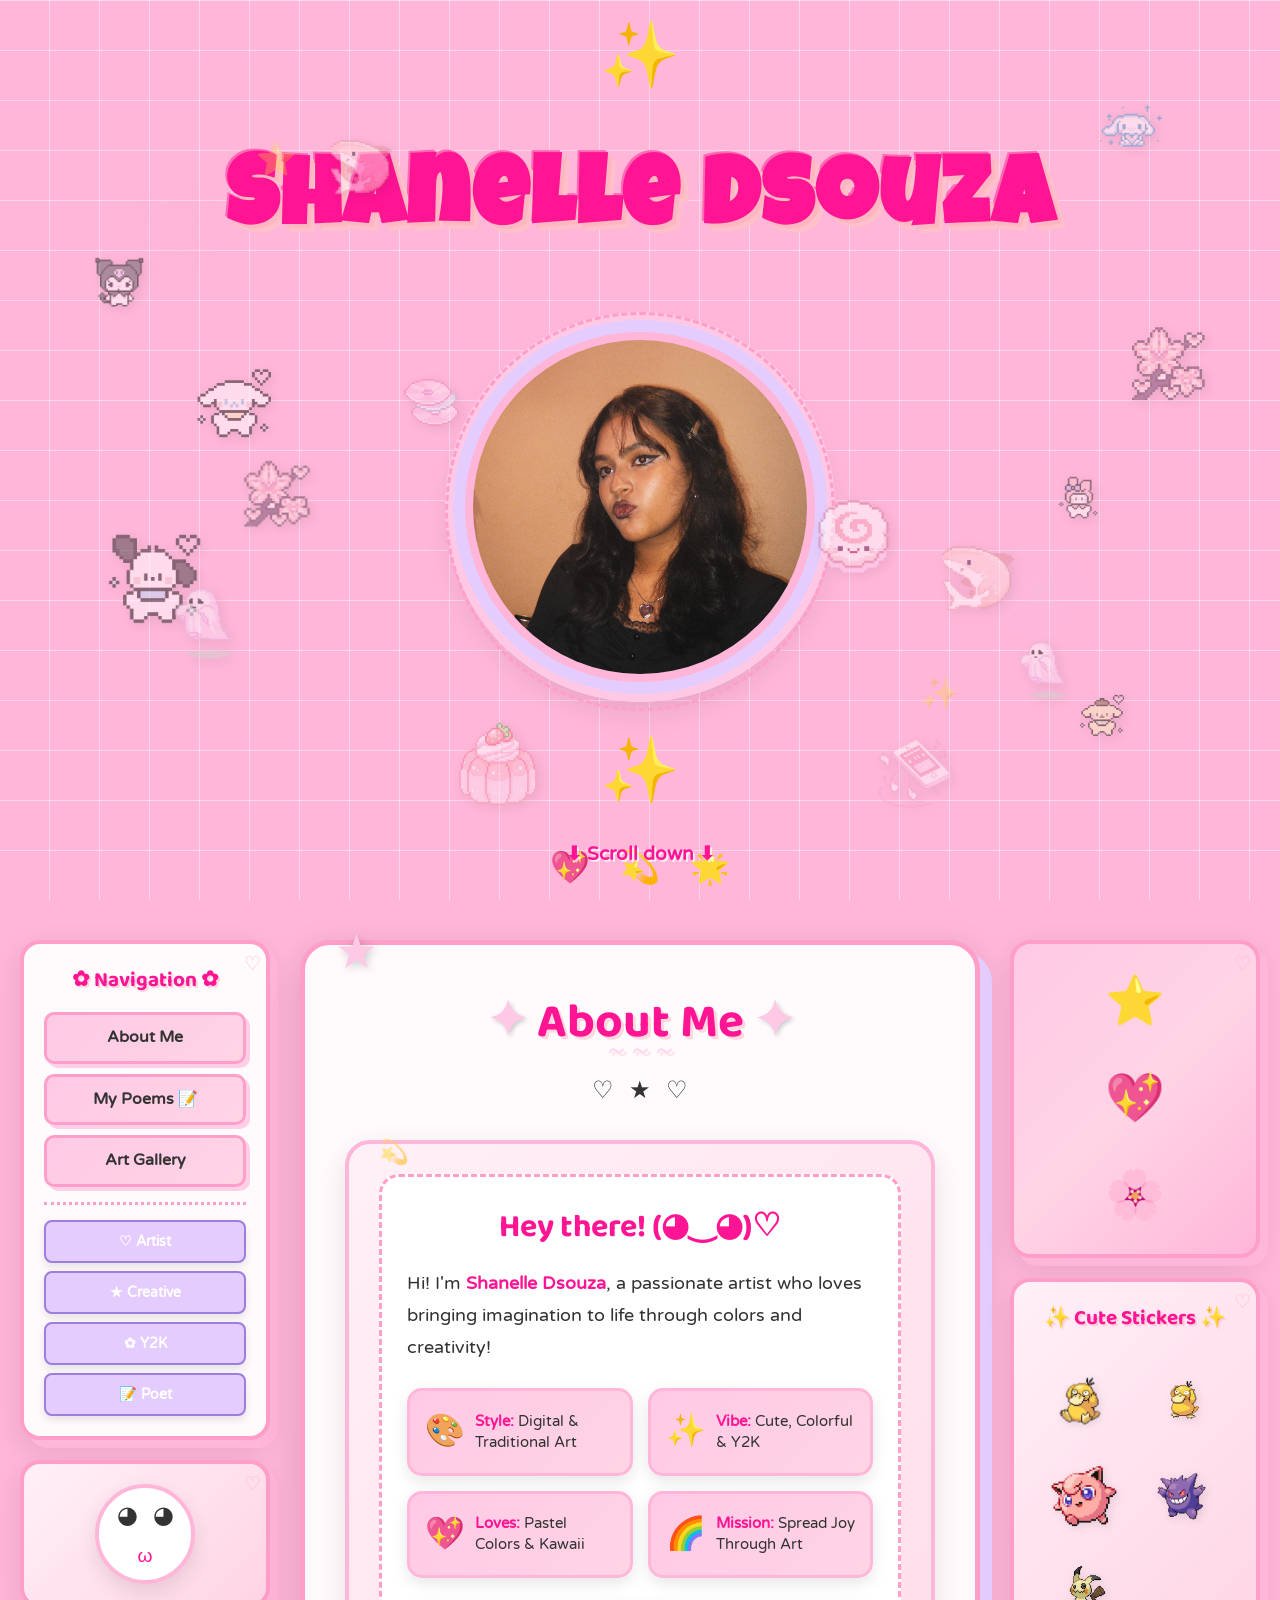
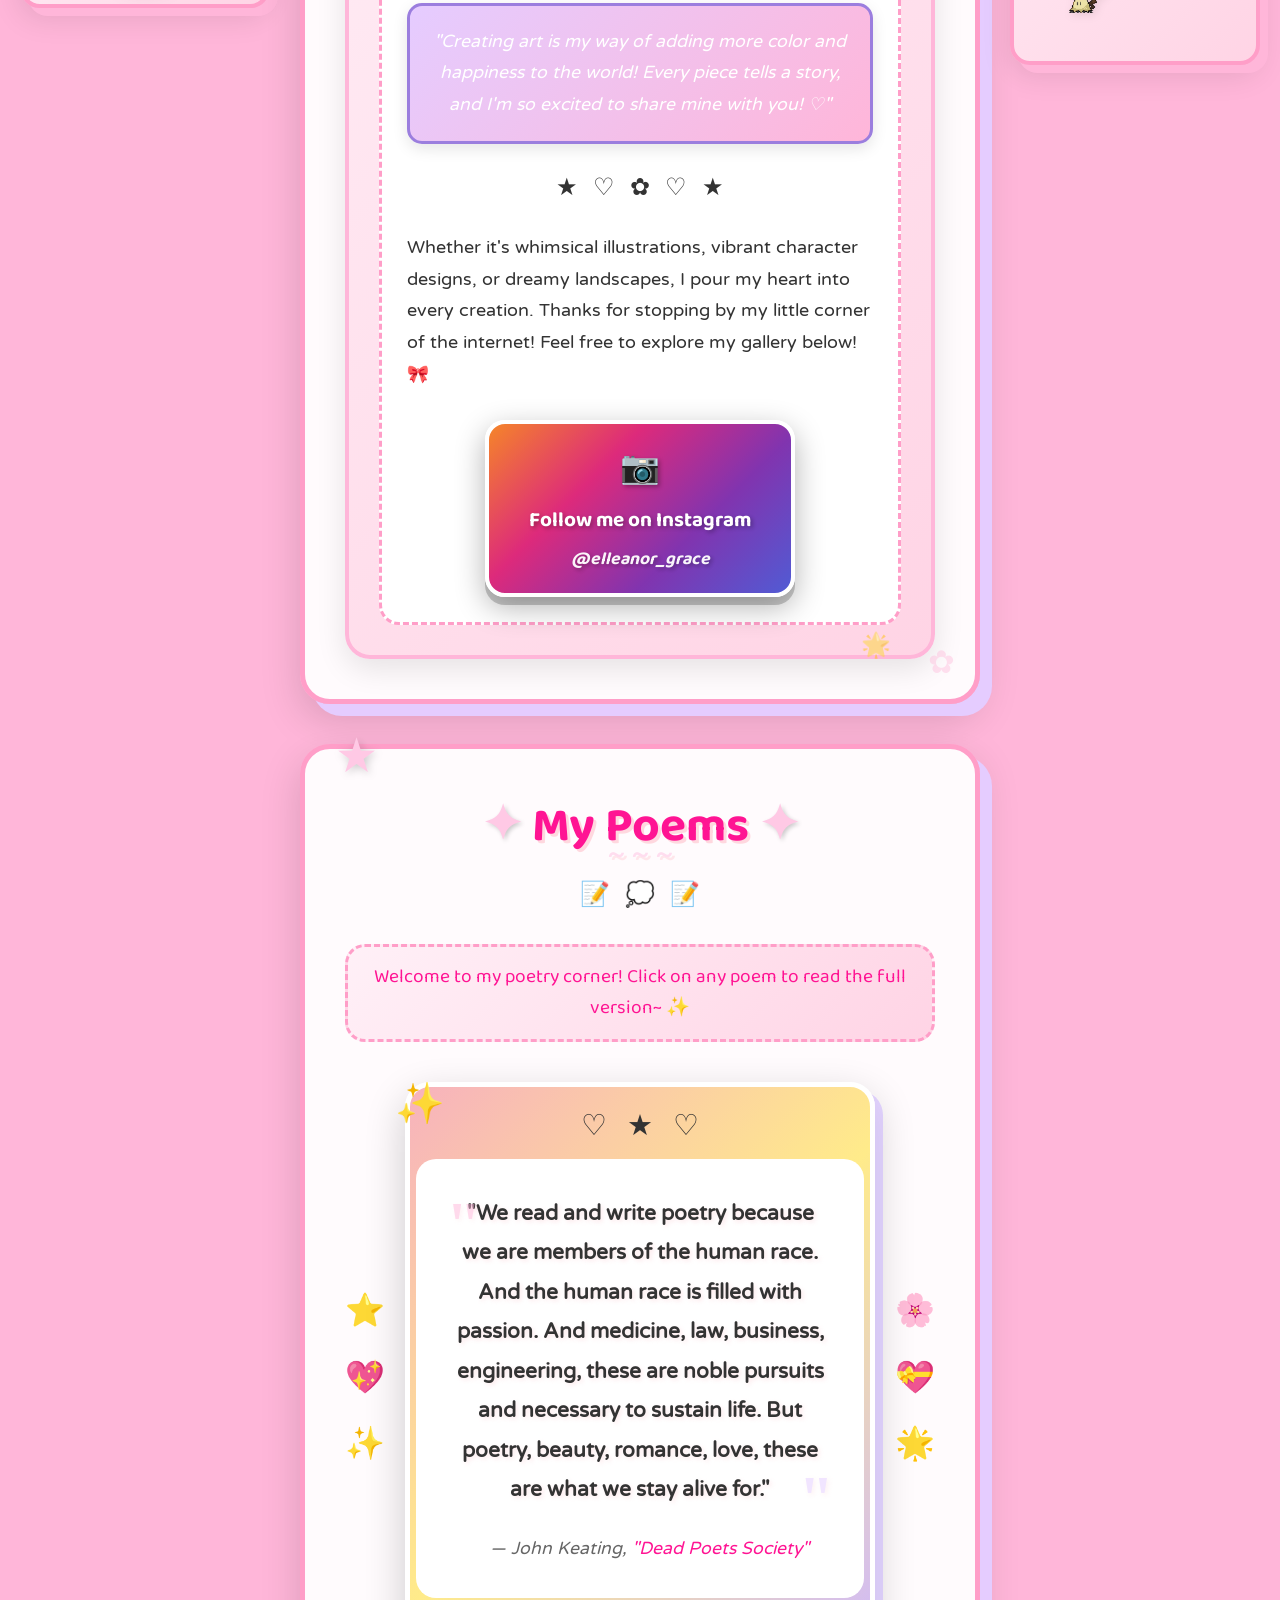
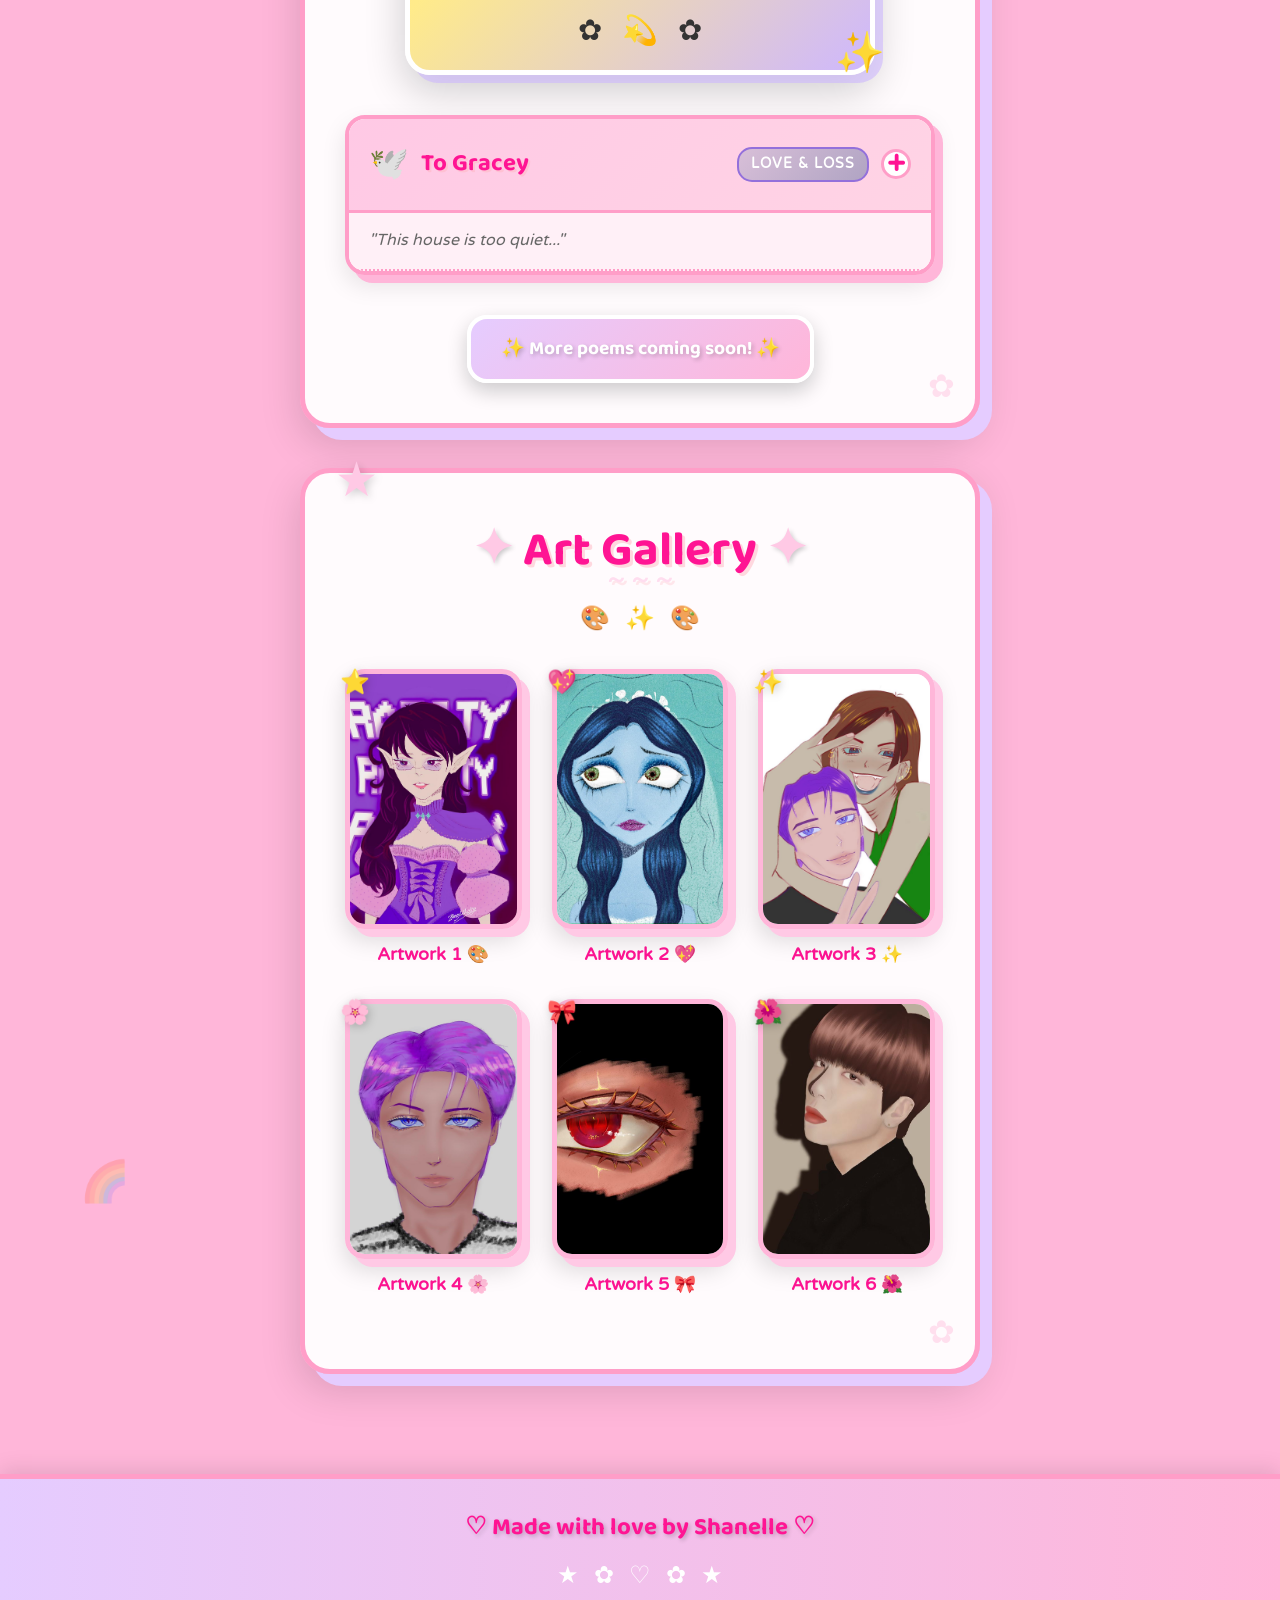
==== index.html @ a5591479 "prod" ====
<!DOCTYPE html>
<html lang="en">
<head>
    <meta charset="UTF-8">
    <meta name="viewport" content="width=device-width, initial-scale=1.0">
    <meta name="description" content="Shanelle Dsouza – artist and poet. Explore a cute Y2K-inspired portfolio with illustrations, poems, and a pastel art gallery.">
    <meta property="og:title" content="Shanelle's Portfolio">
    <meta property="og:description" content="Shanelle Dsouza – artist and poet. Explore a cute Y2K-inspired portfolio with illustrations, poems, and a pastel art gallery.">
    <meta property="og:type" content="website">
    <meta property="og:image" content="1.jpg">
    <meta name="twitter:card" content="summary_large_image">
    <meta name="twitter:title" content="Shanelle's Portfolio">
    <meta name="twitter:description" content="Shanelle Dsouza – artist and poet. Explore a cute Y2K-inspired portfolio with illustrations, poems, and a pastel art gallery.">
    <meta name="twitter:image" content="1.jpg">
    <title>✨ Shanelle's Portfolio ✨</title>
    <link rel="stylesheet" href="style.css">
    <link rel="preconnect" href="https://fonts.googleapis.com">
    <link rel="preconnect" href="https://fonts.gstatic.com" crossorigin>
    <link href="https://fonts.googleapis.com/css2?family=Luckiest+Guy&family=Varela+Round&family=Baloo+2:wght@400;700&display=swap" rel="stylesheet">
</head>
<body>
    <a class="skip-link" href="#about">Skip to content</a>
    <!-- hero section with my name and pic -->
    <div class="sticky-hero-container">
        <section id="hero" class="hero-section">
            <div class="hero-content">
                <div class="sparkles" aria-hidden="true">✨</div>
                <h1 class="hero-title">Shanelle Dsouza</h1>
                <div class="hero-image-wrapper">
                    <img src="1.jpg" alt="Portrait of Shanelle Dsouza" class="hero-image">
                    <div class="image-border"></div>
                </div>
                <div class="sparkles" aria-hidden="true">✨</div>
                <div class="decorative-hearts">
                    <span class="heart">💖</span>
                    <span class="heart">💫</span>
                    <span class="heart">🌟</span>
                </div>
            </div>
            <div class="scroll-indicator">
                <span aria-hidden="true">⬇</span> Scroll down <span aria-hidden="true">⬇</span>
            </div>
        </section>
    </div>

    <!-- main container with sidebar and content -->
    <div class="main-container">
        <!-- left sidebar for navigation -->
        <aside class="side-panel left-panel">
            <div class="panel-box">
                <h3 class="panel-title">✿ Navigation ✿</h3>
                <div class="panel-content">
                    <a href="#about" class="retro-button">About Me</a>
                    <a href="#poems" class="retro-button">My Poems 📝</a>
                    <a href="#gallery" class="retro-button">Art Gallery</a>
                </div>
                <div class="dotted-line"></div>
                <div class="badge-collection">
                    <div class="pixel-badge">♡ Artist</div>
                    <div class="pixel-badge">★ Creative</div>
                    <div class="pixel-badge">✿ Y2K</div>
                    <div class="pixel-badge">📝 Poet</div>
                </div>
            </div>
            
            <!-- cute mascot face -->
            <div class="panel-box mascot-box">
                <div class="mascot">
                    <div class="mascot-face">
                        <div class="mascot-eyes">
                            <span>◕</span><span>◕</span>
                        </div>
                        <div class="mascot-mouth">ω</div>
                    </div>
                </div>
            </div>
        </aside>

        <!-- main content area -->
        <main class="content-area">
            <!-- about me section -->
            <section id="about" class="content-section about-section">
                <div class="section-header">
                    <h2 class="section-title">
                        <span class="title-star">✦</span>
                        About Me
                        <span class="title-star">✦</span>
                    </h2>
                    <div class="header-decoration">
                        <span>♡</span><span>★</span><span>♡</span>
                    </div>
                </div>
                
                <div class="about-content">
                    <div class="about-text-box">
                        <div class="text-bubble">
                            <h3 class="bubble-title">Hey there! (◕‿◕)♡</h3>
                            <p>Hi! I'm <strong>Shanelle Dsouza</strong>, a passionate artist who loves bringing imagination to life through colors and creativity!</p>
                            
                            <div class="info-grid">
                                <div class="info-item">
                                    <span class="info-icon">🎨</span>
                                    <span class="info-text"><strong>Style:</strong> Digital & Traditional Art</span>
                                </div>
                                <div class="info-item">
                                    <span class="info-icon">✨</span>
                                    <span class="info-text"><strong>Vibe:</strong> Cute, Colorful & Y2K</span>
                                </div>
                                <div class="info-item">
                                    <span class="info-icon">💖</span>
                                    <span class="info-text"><strong>Loves:</strong> Pastel Colors & Kawaii</span>
                                </div>
                                <div class="info-item">
                                    <span class="info-icon">🌈</span>
                                    <span class="info-text"><strong>Mission:</strong> Spread Joy Through Art</span>
                                </div>
                            </div>

                            <p class="about-quote">
                                "Creating art is my way of adding more color and happiness to the world! Every piece tells a story, and I'm so excited to share mine with you! ♡"
                            </p>

                            <div class="decorative-divider">
                                <span>★</span><span>♡</span><span>✿</span><span>♡</span><span>★</span>
                            </div>

                            <p>Whether it's whimsical illustrations, vibrant character designs, or dreamy landscapes, I pour my heart into every creation. Thanks for stopping by my little corner of the internet! Feel free to explore my gallery below! 🎀</p>

                            <!-- instagram button -->
                            <div class="instagram-button-wrapper">
                                <a href="https://www.instagram.com/elleanor_grace" target="_blank" rel="noopener noreferrer" class="instagram-button">
                                    <span class="insta-icon">📷</span>
                                    Follow me on Instagram
                                    <span class="insta-handle">@elleanor_grace</span>
                                </a>
                            </div>
                        </div>
                    </div>
                </div>
            </section>

            <!-- poems section -->
            <section id="poems" class="content-section poems-section">
                <div class="section-header">
                    <h2 class="section-title">
                        <span class="title-star">✦</span>
                        My Poems
                        <span class="title-star">✦</span>
                    </h2>
                    <div class="header-decoration">
                        <span>📝</span><span>💭</span><span>📝</span>
                    </div>
                </div>

                <div class="poems-intro">
                    <p>Welcome to my poetry corner! Click on any poem to read the full version~ ✨</p>
                </div>

                <!-- featured quote from dead poets society -->
                <div class="featured-quote-section">
                    <div class="quote-stars-left">
                        <span>⭐</span>
                        <span>💖</span>
                        <span>✨</span>
                    </div>
                    <div class="quote-container">
                        <div class="quote-frame">
                            <div class="quote-decoration-top">
                                <span>♡</span><span>★</span><span>♡</span>
                            </div>
                            <blockquote class="featured-quote">
                                <p class="quote-text">
                                    "We read and write poetry because we are members of the human race. And the human race is filled with passion. And medicine, law, business, engineering, these are noble pursuits and necessary to sustain life. But poetry, beauty, romance, love, these are what we stay alive for."
                                </p>
                                <footer class="quote-author">
                                    — John Keating, <cite>"Dead Poets Society"</cite>
                                </footer>
                            </blockquote>
                            <div class="quote-decoration-bottom">
                                <span>✿</span><span>💫</span><span>✿</span>
                            </div>
                        </div>
                    </div>
                    <div class="quote-stars-right">
                        <span>🌸</span>
                        <span>💝</span>
                        <span>🌟</span>
                    </div>
                </div>

                <!-- poem cards that expand when clicked -->
                <div class="poems-grid">
                    <!-- poem 1 - To Gracey -->
                    <div class="poem-card">
                        <input type="checkbox" id="poem1" class="poem-toggle">
                        <label for="poem1" class="poem-header">
                            <span class="poem-icon">🕊️</span>
                            <h3 class="poem-title">To Gracey</h3>
                            <span class="poem-category love loss">Love & Loss</span>
                            <span class="expand-icon">+</span>
                        </label>
                        <div class="poem-preview">
                            <p>"This house is too quiet..."</p>
                        </div>
                        <div class="poem-content">
                            <div class="poem-text">
                                <p>This house is too quiet.</p>
                                <!-- poem text omitted for brevity; same as index.html -->
                            </div>
                        </div>
                    </div>
                </div>

                <div class="poems-footer">
                    <div class="footer-badge">
                        <span>✨ More poems coming soon! ✨</span>
                    </div>
                </div>
            </section>

            <!-- art gallery section -->
            <section id="gallery" class="content-section gallery-section">
                <div class="section-header">
                    <h2 class="section-title">
                        <span class="title-star">✦</span>
                        Art Gallery
                        <span class="title-star">✦</span>
                    </h2>
                    <div class="header-decoration">
                        <span>🎨</span><span>✨</span><span>🎨</span>
                    </div>
                </div>

                <!-- gallery grid -->
                <div class="gallery-grid">
                    <div class="gallery-item">
                        <a href="#art1" class="gallery-frame">
                            <img src="art-1.jpg" alt="Artwork 1" class="gallery-image" loading="lazy">
                            <div class="image-overlay">
                                <span class="overlay-text">✨ View ✨</span>
                            </div>
                        </a>
                        <p class="gallery-caption">Artwork 1 🎨</p>
                    </div>

                    <div class="gallery-item">
                        <a href="#art2" class="gallery-frame">
                            <img src="art-2.jpg" alt="Artwork 2" class="gallery-image" loading="lazy">
                            <div class="image-overlay">
                                <span class="overlay-text">✨ View ✨</span>
                            </div>
                        </a>
                        <p class="gallery-caption">Artwork 2 💖</p>
                    </div>

                    <div class="gallery-item">
                        <a href="#art3" class="gallery-frame">
                            <img src="art-3.jpg" alt="Artwork 3" class="gallery-image" loading="lazy">
                            <div class="image-overlay">
                                <span class="overlay-text">✨ View ✨</span>
                            </div>
                        </a>
                        <p class="gallery-caption">Artwork 3 ✨</p>
                    </div>

                    <div class="gallery-item">
                        <a href="#art4" class="gallery-frame">
                            <img src="art-4.jpg" alt="Artwork 4" class="gallery-image" loading="lazy">
                            <div class="image-overlay">
                                <span class="overlay-text">✨ View ✨</span>
                            </div>
                        </a>
                        <p class="gallery-caption">Artwork 4 🌸</p>
                    </div>

                    <div class="gallery-item">
                        <a href="#art5" class="gallery-frame">
                            <img src="art-5.jpg" alt="Artwork 5" class="gallery-image" loading="lazy">
                            <div class="image-overlay">
                                <span class="overlay-text">✨ View ✨</span>
                            </div>
                        </a>
                        <p class="gallery-caption">Artwork 5 🎀</p>
                    </div>

                    <div class="gallery-item">
                        <a href="#art6" class="gallery-frame">
                            <img src="art-6.jpg" alt="Artwork 6" class="gallery-image" loading="lazy">
                            <div class="image-overlay">
                                <span class="overlay-text">✨ View ✨</span>
                            </div>
                        </a>
                        <p class="gallery-caption">Artwork 6 🌺</p>
                    </div>
                </div>
            </section>
        </main>

        <!-- right sidebar with decorations -->
        <aside class="side-panel right-panel">
            <div class="panel-box decorative-box">
                <div class="decorative-elements">
                    <span class="deco-star">⭐</span>
                    <span class="deco-heart">💖</span>
                    <span class="deco-flower">🌸</span>
                </div>
            </div>

            <!-- sticker panel -->
            <div class="panel-box sticker-decoration-panel">
                <h3 class="panel-title">✨ Cute Stickers ✨</h3>
                <div class="sticker-grid">
                    <img src="IMG_8112.PNG" alt="" aria-hidden="true" class="deco-sticker">
                    <img src="IMG_8113.PNG" alt="" aria-hidden="true" class="deco-sticker">
                    <img src="IMG_8114.PNG" alt="" aria-hidden="true" class="deco-sticker">
                    <img src="IMG_8115.PNG" alt="" aria-hidden="true" class="deco-sticker">
                    <img src="IMG_8116.PNG" alt="" aria-hidden="true" class="deco-sticker">
                </div>
            </div>
        </aside>
    </div>

    <!-- floating pokemon stickers in background -->
    <div class="floating-decorations">
        <img src="image-01.png" alt="" aria-hidden="true" class="float-deco float-deco-1">
        <img src="image-02.png" alt="" aria-hidden="true" class="float-deco float-deco-2">
        <img src="image-03.png" alt="" aria-hidden="true" class="float-deco float-deco-3">
        <img src="image-04.png" alt="" aria-hidden="true" class="float-deco float-deco-4">
        <img src="image-05.png" alt="" aria-hidden="true" class="float-deco float-deco-5">
        <img src="image-06.png" alt="" aria-hidden="true" class="float-deco float-deco-6">
        <img src="image-07.png" alt="" aria-hidden="true" class="float-deco float-deco-7">
        <img src="image-08.png" alt="" aria-hidden="true" class="float-deco float-deco-8">
        <img src="image-09.png" alt="" aria-hidden="true" class="float-deco float-deco-9">
        <img src="image-10.png" alt="" aria-hidden="true" class="float-deco float-deco-10">
        <img src="image-11.png" alt="" aria-hidden="true" class="float-deco float-deco-11">
        <img src="image-12.png" alt="" aria-hidden="true" class="float-deco float-deco-12">
        <img src="image-13.png" alt="" aria-hidden="true" class="float-deco float-deco-13">
        <img src="image-14.png" alt="" aria-hidden="true" class="float-deco float-deco-14">
        <img src="image-15.png" alt="" aria-hidden="true" class="float-deco float-deco-15">
        <img src="image-16.png" alt="" aria-hidden="true" class="float-deco float-deco-16">
    </div>

    <!-- lightbox popups for gallery images -->
    <div id="art1" class="lightbox">
        <div class="lightbox-content">
            <a href="#gallery" class="lightbox-close">✕</a>
            <img src="art-1.jpg" alt="Artwork 1" class="lightbox-image">
            <p class="lightbox-caption">Artwork 1 🎨</p>
        </div>
    </div>

    <div id="art2" class="lightbox">
        <div class="lightbox-content">
            <a href="#gallery" class="lightbox-close">✕</a>
            <img src="art-2.jpg" alt="Artwork 2" class="lightbox-image">
            <p class="lightbox-caption">Artwork 2 💖</p>
        </div>
    </div>

    <div id="art3" class="lightbox">
        <div class="lightbox-content">
            <a href="#gallery" class="lightbox-close">✕</a>
            <img src="art-3.jpg" alt="Artwork 3" class="lightbox-image">
            <p class="lightbox-caption">Artwork 3 ✨</p>
        </div>
    </div>

    <div id="art4" class="lightbox">
        <div class="lightbox-content">
            <a href="#gallery" class="lightbox-close">✕</a>
            <img src="art-4.jpg" alt="Artwork 4" class="lightbox-image">
            <p class="lightbox-caption">Artwork 4 🌸</p>
        </div>
    </div>

    <div id="art5" class="lightbox">
        <div class="lightbox-content">
            <a href="#gallery" class="lightbox-close">✕</a>
            <img src="art-5.jpg" alt="Artwork 5" class="lightbox-image">
            <p class="lightbox-caption">Artwork 5 🎀</p>
        </div>
    </div>

    <div id="art6" class="lightbox">
        <div class="lightbox-content">
            <a href="#gallery" class="lightbox-close">✕</a>
            <img src="art-6.jpg" alt="Artwork 6" class="lightbox-image">
            <p class="lightbox-caption">Artwork 6 🌺</p>
        </div>
    </div>

    <!-- footer -->
    <footer class="footer">
        <div class="footer-content">
            <p class="footer-text">
                <span>♡</span> Made with love by Shanelle <span>♡</span>
            </p>
            <div class="footer-decoration">
                <span>★</span><span>✿</span><span>♡</span><span>✿</span><span>★</span>
            </div>
        </div>
    </footer>
</body>
</html>
---- style.css ----
/* basic reset stuff */
* {
    margin: 0;
    padding: 0;
    box-sizing: border-box;
}

/* color variables so i dont have to keep typing hex codes */
:root {
    --pastel-pink: #FFB6D9;
    --soft-pink: #FFC9E5;
    --warm-peach: #FFD4E5;
    --gentle-purple: #E5CCFF;
    --white: #FFFFFF;
    --light-pink: #FFF0F7;
    --border-color: #FF9EC8;
    --font-hero: 'Luckiest Guy', cursive;
    --font-heading: 'Baloo 2', cursive;
    --font-body: 'Varela Round', sans-serif;
}

/* smooth scrolling */
html {
    scroll-behavior: smooth;
    overflow-x: hidden;
}

/* main body with grid background */
body {
    font-family: var(--font-body);
    --grid-color: rgba(255, 255, 255, 0.4);
    --grid-size: 50px;
    background-color: #FFB6D9;
    background-image: 
        repeating-linear-gradient(
            0deg,
            transparent,
            transparent calc(var(--grid-size) - 1px),
            var(--grid-color) calc(var(--grid-size) - 1px),
            var(--grid-color) var(--grid-size)
        ),
        repeating-linear-gradient(
            90deg,
            transparent,
            transparent calc(var(--grid-size) - 1px),
            var(--grid-color) calc(var(--grid-size) - 1px),
            var(--grid-color) var(--grid-size)
        );
    background-size: var(--grid-size) var(--grid-size);
    background-attachment: fixed;
    color: #333;
    line-height: 1.6;
    overflow-x: hidden;
    position: relative;
}

/* accessible skip link for keyboard users */
.skip-link {
    position: absolute;
    left: -9999px;
    top: auto;
    width: 1px;
    height: 1px;
    overflow: hidden;
}

.skip-link:focus {
    left: 16px;
    top: 16px;
    width: auto;
    height: auto;
    padding: 10px 14px;
    background: #ffffff;
    color: #000;
    border: 3px solid var(--border-color);
    border-radius: 8px;
    box-shadow: 4px 4px 0px var(--pastel-pink);
    z-index: 10000;
}

/* bubble floating animation */
@keyframes floatBubble {
    0%, 100% { transform: translate(0, 0) scale(1); }
    25% { transform: translate(20px, -30px) scale(1.2); }
    50% { transform: translate(-15px, -50px) scale(0.9); }
    75% { transform: translate(30px, -20px) scale(1.1); }
}

/* background bubbles */
body::before,
body::after {
    content: '';
    position: fixed;
    width: 100px;
    height: 100px;
    border-radius: 50%;
    opacity: 0.1;
    pointer-events: none;
    z-index: 1;
    animation: floatBubble 8s ease-in-out infinite;
}

body::before {
    background: radial-gradient(circle, var(--pastel-pink), transparent);
    top: 20%;
    left: 10%;
}

body::after {
    background: radial-gradient(circle, var(--gentle-purple), transparent);
    top: 60%;
    right: 15%;
    animation-duration: 10s;
    animation-direction: reverse;
}

/* hero section stuff */
.sticky-hero-container {
    width: 100%;
}

.hero-section {
    height: 100vh;
    display: flex;
    flex-direction: column;
    justify-content: center;
    align-items: center;
    position: relative;
    background: transparent;
    overflow: hidden;
}

/* star twinkling */
@keyframes twinkleStar {
    0%, 100% { opacity: 0.3; transform: scale(1) rotate(0deg); }
    50% { opacity: 0.8; transform: scale(1.3) rotate(180deg); }
}

.hero-section::before,
.hero-section::after {
    position: absolute;
    font-size: 2rem;
    opacity: 0.3;
    animation: twinkleStar 3s ease-in-out infinite;
}

.hero-section::before {
    content: '⭐';
    top: 15%;
    left: 20%;
    animation-delay: 0.5s;
}

.hero-section::after {
    content: '✨';
    bottom: 20%;
    right: 25%;
    animation-delay: 1.5s;
}

/* fade in from bottom */
@keyframes fadeInUp {
    from { opacity: 0; transform: translateY(30px); }
    to { opacity: 1; transform: translateY(0); }
}

/* title bounce */
@keyframes titleBounce {
    0%, 100% { transform: translateY(0) rotate(-2deg); }
    50% { transform: translateY(-10px) rotate(2deg); }
}

/* sparkle animation */
@keyframes sparkle {
    0%, 100% { opacity: 1; transform: scale(1) rotate(0deg); }
    50% { opacity: 0.6; transform: scale(1.2) rotate(180deg); }
}

.hero-content {
    text-align: center;
    animation: fadeInUp 1.5s ease-out;
    display: flex;
    flex-direction: column;
    align-items: center;
    transition: all 0.3s cubic-bezier(0.4, 0, 0.2, 1);
}

/* big title text */
.hero-title {
    font-family: var(--font-hero);
    font-size: 6rem;
    color: #FF1493;
    text-shadow: 4px 4px 0px #FFB6C1, 8px 8px 0px #FFC0CB, -2px -2px 0px #FF69B4;
    margin: 20px 0;
    animation: titleBounce 2s ease-in-out infinite;
    letter-spacing: 3px;
    transition: all 0.3s cubic-bezier(0.4, 0, 0.2, 1);
}

.sparkles {
    font-size: 4rem;
    animation: sparkle 1.5s ease-in-out infinite;
    transition: opacity 0.3s ease;
}

/* image floating */
@keyframes imageFloat {
    0%, 100% { transform: translateY(0) rotate(0deg); }
    50% { transform: translateY(-15px) rotate(5deg); }
}

/* spinning border */
@keyframes rotateBorder {
    from { transform: rotate(0deg); }
    to { transform: rotate(360deg); }
}

/* bounce */
@keyframes bounce {
    0%, 100% { transform: translateY(0); }
    50% { transform: translateY(-15px); }
}

.hero-image-wrapper {
    position: relative;
    display: inline-block;
    margin: 30px 0;
    transition: all 0.3s cubic-bezier(0.4, 0, 0.2, 1);
}

/* profile pic */
.hero-image {
    width: 350px;
    height: 350px;
    border-radius: 50%;
    border: 8px solid var(--pastel-pink);
    box-shadow: 0 0 0 12px var(--gentle-purple), 0 0 0 20px var(--soft-pink), 0 15px 40px rgba(0, 0, 0, 0.2);
    object-fit: cover;
    animation: imageFloat 3s ease-in-out infinite;
    transition: all 0.3s cubic-bezier(0.4, 0, 0.2, 1);
}

/* spinning border around image */
.image-border {
    position: absolute;
    top: -20px;
    left: -20px;
    right: -20px;
    bottom: -20px;
    border: 3px dashed var(--border-color);
    border-radius: 50%;
    animation: rotateBorder 10s linear infinite;
    transition: opacity 0.3s ease;
}

/* heartbeat animation */
@keyframes heartBeat {
    0%, 100% { transform: scale(1); }
    50% { transform: scale(1.3); }
}

.decorative-hearts {
    display: flex;
    gap: 30px;
    justify-content: center;
    margin-top: 20px;
    font-size: 2rem;
    transition: opacity 0.3s ease;
}

.heart {
    animation: heartBeat 1.5s ease-in-out infinite;
}

.heart:nth-child(2) { animation-delay: 0.3s; }
.heart:nth-child(3) { animation-delay: 0.6s; }

/* scroll indicator */
.scroll-indicator {
    position: absolute;
    bottom: 30px;
    font-size: 1.2rem;
    color: #FF1493;
    font-weight: bold;
    animation: bounce 2s ease-in-out infinite;
    text-shadow: 2px 2px 0px rgba(255, 255, 255, 0.7);
    transition: opacity 0.3s ease;
}

/* ========================================
   Main Container Layout
======================================== */
/* this is the main grid layout that holds the side panels and content */
.main-container {
    max-width: 1600px; /* doesnt get too wide on big screens */
    margin: 0 auto; /* centers it */
    padding: 40px 20px; /* space around edges */
    display: grid; /* css grid is so powerful */
    grid-template-columns: 250px 1fr 250px; /* left sidebar, main content, right sidebar */
    gap: 30px; /* space between columns */
    position: relative; /* for the floating decorations */
    z-index: 50; /* layering */
}

/* ========================================
   Side Panels
======================================== */
/* animations for the side panel boxes */

/* gentle floating animation */
@keyframes panelFloat {
    0%, 100% { transform: translateY(0); } /* normal position */
    50% { transform: translateY(-8px); } /* floats up a bit */
}

/* pulsing heart animation for the little heart decorations */
@keyframes pulseHeart {
    0%, 100% { transform: scale(1); opacity: 0.3; } /* normal size kinda faded */
    50% { transform: scale(1.2); opacity: 0.6; } /* gets bigger and brighter */
}

/* side panel container */
.side-panel {
    display: flex;
    flex-direction: column; /* stacks boxes vertically */
    gap: 20px; /* space between boxes */
}

/* individual panel box styling */
.panel-box {
    background: rgba(255, 255, 255, 0.95); /* almost white but slightly see-through */
    border: 4px solid var(--border-color); /* pink border */
    border-radius: 20px; /* rounded corners */
    padding: 20px; /* space inside */
    box-shadow: 8px 8px 0px var(--pastel-pink), 0 10px 30px rgba(0, 0, 0, 0.1); /* retro shadow effect */
    animation: panelFloat 4s ease-in-out infinite; /* floats gently */
    position: relative; /* for the heart decoration */
    overflow: hidden; /* keeps things inside */
}

/* little heart decoration in corner of each box */
.panel-box::before {
    content: '♡'; /* heart outline */
    position: absolute;
    top: 5px;
    right: 5px;
    font-size: 1.2rem;
    color: var(--pastel-pink); /* pink */
    animation: pulseHeart 2s ease-in-out infinite; /* pulses */
}

/* makes each box start floating at different times */
.panel-box:nth-child(2) { animation-delay: 0.5s; } /* second box */
.panel-box:nth-child(3) { animation-delay: 1s; } /* third box */

/* panel title styling */
.panel-title {
    font-family: var(--font-heading); /* cute baloo font */
    font-size: 1.3rem;
    color: #FF1493; /* hot pink */
    text-align: center;
    margin-bottom: 15px;
    text-shadow: 2px 2px 0px rgba(255, 182, 193, 0.5); /* subtle shadow */
}

/* container for stuff inside panels */
.panel-content {
    display: flex;
    flex-direction: column; /* stacks items vertically */
    gap: 10px; /* space between items */
}

/* retro style buttons in the panels */

.retro-button {
    display: block;
    text-decoration: none;
    text-align: center;
    padding: 10px;
    background: linear-gradient(135deg, var(--soft-pink), var(--warm-peach));
    color: #333;
    font-weight: bold;
    border: 3px solid #FF9EC8;
    border-radius: 10px;
    transition: all 0.3s ease;
    box-shadow: 4px 4px 0px rgba(255, 105, 180, 0.3);
}

.retro-button:hover {
    transform: translate(-2px, -2px);
    box-shadow: 6px 6px 0px rgba(255, 105, 180, 0.5);
}

.dotted-line {
    border-top: 3px dotted var(--border-color);
    margin: 15px 0;
}

.badge-collection {
    display: flex;
    flex-direction: column;
    gap: 8px;
}

.pixel-badge {
    background: var(--gentle-purple);
    color: var(--white);
    padding: 8px;
    text-align: center;
    border: 2px solid #9B7EDE;
    border-radius: 8px;
    font-size: 0.9rem;
    font-weight: bold;
    box-shadow: 0 4px 8px rgba(0, 0, 0, 0.1);
    transition: all 0.3s ease;
    cursor: default;
}

.pixel-badge:hover {
    transform: scale(1.05);
    box-shadow: 0 6px 12px rgba(155, 126, 222, 0.3);
    background: linear-gradient(135deg, var(--gentle-purple), var(--pastel-pink));
}

/* cute mascot face */
@keyframes mascotWiggle {
    0%, 100% { transform: rotate(0deg); }
    25% { transform: rotate(-5deg); }
    75% { transform: rotate(5deg); }
}

.mascot-box {
    background: linear-gradient(135deg, var(--light-pink), var(--warm-peach));
    display: flex;
    justify-content: center;
    align-items: center;
}

.mascot {
    display: flex;
    justify-content: center;
}

.mascot-face {
    background: var(--white);
    width: 100px;
    height: 100px;
    border-radius: 50%;
    border: 4px solid var(--pastel-pink);
    display: flex;
    flex-direction: column;
    justify-content: center;
    align-items: center;
    box-shadow: 0 8px 20px rgba(0, 0, 0, 0.1);
    animation: mascotWiggle 2s ease-in-out infinite;
}

.mascot-eyes {
    display: flex;
    gap: 15px;
    font-size: 1.5rem;
    margin-bottom: 5px;
}

.mascot-mouth {
    font-size: 1.2rem;
    color: #FF1493;
}

/* right side decorations */
@keyframes decorativeFloat {
    0%, 100% { transform: translateY(0); }
    50% { transform: translateY(-10px); }
}

@keyframes decorativeSpin {
    from { transform: rotate(0deg); }
    to { transform: rotate(360deg); }
}

.decorative-box {
    background: linear-gradient(135deg, var(--soft-pink), var(--warm-peach), var(--pastel-pink));
    min-height: 150px;
    display: flex;
    justify-content: center;
    align-items: center;
}

.decorative-elements {
    display: flex;
    flex-direction: column;
    gap: 20px;
    font-size: 3rem;
    animation: decorativeFloat 3s ease-in-out infinite;
}

.deco-star,
.deco-heart,
.deco-flower {
    animation: decorativeSpin 4s linear infinite;
}

.deco-heart { animation-delay: 0.5s; }
.deco-flower { animation-delay: 1s; }

/* sticker panel stuff */
.sticker-decoration-panel {
    background: linear-gradient(135deg, var(--light-pink), var(--warm-peach));
}

.sticker-grid {
    display: grid;
    grid-template-columns: repeat(2, 1fr);
    gap: 15px;
    padding: 10px;
}

@keyframes stickerBounce {
    0%, 100% { transform: translateY(0) scale(1); }
    50% { transform: translateY(-8px) scale(1.05); }
}

.deco-sticker {
    width: 100%;
    height: auto;
    max-width: 80px;
    object-fit: contain;
    cursor: pointer;
    transition: all 0.3s ease;
    filter: drop-shadow(2px 2px 4px rgba(0, 0, 0, 0.1));
}

.deco-sticker:hover {
    animation: stickerBounce 0.6s ease-in-out;
    filter: drop-shadow(4px 4px 8px rgba(255, 105, 180, 0.4));
}

.deco-sticker:nth-child(1) { animation-delay: 0s; }
.deco-sticker:nth-child(2) { animation-delay: 0.2s; }
.deco-sticker:nth-child(3) { animation-delay: 0.4s; }
.deco-sticker:nth-child(4) { animation-delay: 0.6s; }
.deco-sticker:nth-child(5) { animation-delay: 0.8s; }

/* floating pokemon stickers */
.floating-decorations {
    position: fixed;
    top: 0;
    left: 0;
    width: 100%;
    height: 100%;
    pointer-events: none;
    z-index: 1;
    overflow: hidden;
}

@keyframes floatAround {
    0%, 100% { 
        transform: translate(0, 0) rotate(0deg) scale(1);
        opacity: 0.6;
    }
    25% { 
        transform: translate(30px, -40px) rotate(10deg) scale(1.1);
        opacity: 0.8;
    }
    50% { 
        transform: translate(-20px, -80px) rotate(-10deg) scale(0.9);
        opacity: 0.7;
    }
    75% { 
        transform: translate(40px, -60px) rotate(15deg) scale(1.05);
        opacity: 0.75;
    }
}

@keyframes floatAroundReverse {
    0%, 100% { 
        transform: translate(0, 0) rotate(0deg) scale(1);
        opacity: 0.65;
    }
    25% { 
        transform: translate(-30px, 40px) rotate(-12deg) scale(0.95);
        opacity: 0.75;
    }
    50% { 
        transform: translate(25px, 70px) rotate(8deg) scale(1.08);
        opacity: 0.8;
    }
    75% { 
        transform: translate(-35px, 50px) rotate(-15deg) scale(0.92);
        opacity: 0.7;
    }
}

@keyframes gentleFloat {
    0%, 100% { 
        transform: translateY(0) rotate(0deg);
        opacity: 0.5;
    }
    50% { 
        transform: translateY(-20px) rotate(5deg);
        opacity: 0.7;
    }
}

.float-deco {
    position: absolute;
    width: 100px;
    height: auto;
    opacity: 0.5;
    animation: floatAround 20s ease-in-out infinite;
    filter: drop-shadow(3px 3px 6px rgba(0, 0, 0, 0.15));
}

/* positioning for each pokemon sticker */
.float-deco-1 {
    top: 10%;
    right: 8%;
    width: 90px;
    animation: floatAround 18s ease-in-out infinite;
}

.float-deco-2 {
    top: 25%;
    left: 5%;
    width: 110px;
    animation: floatAroundReverse 22s ease-in-out infinite;
    animation-delay: 2s;
}

.float-deco-3 {
    top: 50%;
    right: 12%;
    width: 95px;
    animation: gentleFloat 15s ease-in-out infinite;
    animation-delay: 4s;
}

.float-deco-4 {
    bottom: 30%;
    left: 8%;
    width: 105px;
    animation: floatAround 24s ease-in-out infinite;
    animation-delay: 6s;
}

.float-deco-5 {
    top: 40%;
    left: 15%;
    width: 85px;
    animation: floatAroundReverse 19s ease-in-out infinite;
    animation-delay: 3s;
}

.float-deco-6 {
    bottom: 15%;
    right: 10%;
    width: 100px;
    animation: floatAround 21s ease-in-out infinite;
    animation-delay: 8s;
}

.float-deco-7 {
    top: 15%;
    left: 25%;
    width: 80px;
    animation: gentleFloat 17s ease-in-out infinite;
    animation-delay: 1s;
}

.float-deco-8 {
    top: 60%;
    right: 20%;
    width: 95px;
    animation: floatAroundReverse 20s ease-in-out infinite;
    animation-delay: 5s;
}

.float-deco-9 {
    bottom: 40%;
    left: 18%;
    width: 90px;
    animation: floatAround 23s ease-in-out infinite;
    animation-delay: 7s;
}

.float-deco-10 {
    top: 35%;
    right: 5%;
    width: 100px;
    animation: gentleFloat 16s ease-in-out infinite;
    animation-delay: 9s;
}

.float-deco-11 {
    bottom: 25%;
    left: 12%;
    width: 105px;
    animation: floatAroundReverse 25s ease-in-out infinite;
    animation-delay: 4s;
}

.float-deco-12 {
    top: 70%;
    right: 15%;
    width: 85px;
    animation: floatAround 19s ease-in-out infinite;
    animation-delay: 10s;
}

.float-deco-13 {
    bottom: 50%;
    left: 30%;
    width: 95px;
    animation: gentleFloat 18s ease-in-out infinite;
    animation-delay: 2s;
}

.float-deco-14 {
    top: 80%;
    right: 25%;
    width: 90px;
    animation: floatAroundReverse 21s ease-in-out infinite;
    animation-delay: 3s;
}

.float-deco-15 {
    bottom: 10%;
    left: 35%;
    width: 100px;
    animation: floatAround 20s ease-in-out infinite;
    animation-delay: 6s;
}

.float-deco-16 {
    top: 55%;
    right: 30%;
    width: 85px;
    animation: gentleFloat 19s ease-in-out infinite;
    animation-delay: 4s;
}

@media (max-width: 968px) {
    .sticker-decoration-panel {
        display: none;
    }
    
    .float-deco {
        width: 70px !important;
        opacity: 0.4;
    }
    
    .float-deco-7,
    .float-deco-9,
    .float-deco-11,
    .float-deco-13 {
        display: none;
    }
}

@media (max-width: 768px) {
    .floating-decorations {
        display: none;
    }
}

/* main content area */
.content-area {
    display: flex;
    flex-direction: column;
    gap: 40px;
}

@keyframes sectionSlideIn {
    from { opacity: 0; transform: translateX(-30px); }
    to { opacity: 1; transform: translateX(0); }
}

.content-section {
    background: rgba(255, 255, 255, 0.95);
    border: 5px solid var(--border-color);
    border-radius: 30px;
    padding: 40px;
    box-shadow: 12px 12px 0px var(--gentle-purple), 0 15px 40px rgba(0, 0, 0, 0.15);
    animation: sectionSlideIn 1s ease-out;
    position: relative;
}

.content-section::after {
    content: '✿';
    position: absolute;
    bottom: 10px;
    right: 20px;
    font-size: 2rem;
    color: var(--pastel-pink);
    opacity: 0.4;
    animation: rotateBorder 6s linear infinite;
}

.section-header {
    text-align: center;
    margin-bottom: 30px;
}

.section-title {
    font-family: var(--font-heading);
    font-size: 3rem;
    color: #FF1493;
    text-shadow: 3px 3px 0px rgba(255, 182, 193, 0.5);
    margin-bottom: 10px;
    position: relative;
    display: inline-block;
}

.section-title::after {
    content: '～～～';
    position: absolute;
    bottom: -10px;
    left: 50%;
    transform: translateX(-50%);
    font-size: 1.5rem;
    color: var(--soft-pink);
    opacity: 0.6;
}

@keyframes starTwinkle {
    0%, 100% { opacity: 1; }
    50% { opacity: 0.5; }
}

@keyframes decorationBounce {
    0%, 100% { transform: translateY(0) scale(1); }
    50% { transform: translateY(-8px) scale(1.2); }
}

.title-star {
    color: var(--soft-pink);
    text-shadow: 2px 2px 4px rgba(0, 0, 0, 0.2);
    animation: starTwinkle 2s ease-in-out infinite;
}

.header-decoration {
    font-size: 1.5rem;
    display: flex;
    justify-content: center;
    gap: 15px;
}

.header-decoration span {
    animation: decorationBounce 1.5s ease-in-out infinite;
}

.header-decoration span:nth-child(2) { animation-delay: 0.3s; }
.header-decoration span:nth-child(3) { animation-delay: 0.6s; }

/* about me section */
.about-content {
    max-width: 900px;
    margin: 0 auto;
}

.about-text-box {
    background: linear-gradient(135deg, var(--light-pink), var(--warm-peach));
    border: 4px solid var(--pastel-pink);
    border-radius: 25px;
    padding: 30px;
    box-shadow: 0 10px 30px rgba(0, 0, 0, 0.1);
    position: relative;
}

@keyframes sparkleFloat {
    0%, 100% { transform: translateY(0) scale(1); }
    50% { transform: translateY(-10px) scale(1.2); }
}

.about-text-box::before,
.about-text-box::after {
    position: absolute;
    font-size: 1.5rem;
    opacity: 0.5;
    animation: sparkleFloat 4s ease-in-out infinite;
}

.about-text-box::before {
    content: '💫';
    top: -10px;
    left: 30px;
}

.about-text-box::after {
    content: '🌟';
    bottom: -10px;
    right: 40px;
    animation-delay: 1s;
}

.text-bubble {
    background: var(--white);
    border: 3px dashed var(--border-color);
    border-radius: 20px;
    padding: 25px;
}

.bubble-title {
    font-family: var(--font-heading);
    font-size: 2rem;
    color: #FF1493;
    margin-bottom: 15px;
    text-align: center;
}

.text-bubble p {
    font-size: 1.1rem;
    line-height: 1.8;
    margin-bottom: 20px;
}

.text-bubble strong {
    color: #FF1493;
    font-weight: bold;
}

.info-grid {
    display: grid;
    grid-template-columns: 1fr 1fr;
    gap: 15px;
    margin: 25px 0;
}

.info-item {
    background: linear-gradient(135deg, var(--soft-pink), var(--warm-peach));
    padding: 15px;
    border-radius: 15px;
    border: 3px solid #FFB6D9;
    display: flex;
    align-items: center;
    gap: 10px;
    box-shadow: 0 5px 15px rgba(0, 0, 0, 0.1);
    transition: all 0.3s ease;
    cursor: default;
}

.info-item:hover {
    transform: translateY(-5px) rotate(2deg);
    box-shadow: 0 8px 20px rgba(0, 0, 0, 0.15);
}

.info-icon {
    font-size: 2rem;
}

.info-text {
    font-size: 0.95rem;
    line-height: 1.4;
}

.about-quote {
    background: linear-gradient(135deg, var(--gentle-purple), var(--pastel-pink));
    color: var(--white);
    padding: 20px;
    border-radius: 15px;
    border: 3px solid #9B7EDE;
    font-style: italic;
    font-size: 1.1rem;
    text-align: center;
    box-shadow: 0 5px 15px rgba(0, 0, 0, 0.1);
}

.decorative-divider {
    display: flex;
    justify-content: center;
    gap: 15px;
    font-size: 1.5rem;
    margin: 25px 0;
}

.decorative-divider span {
    animation: rotateBorder 3s linear infinite;
}

.decorative-divider span:nth-child(2) { animation-delay: 0.3s; }
.decorative-divider span:nth-child(3) { animation-delay: 0.6s; }
.decorative-divider span:nth-child(4) { animation-delay: 0.9s; }
.decorative-divider span:nth-child(5) { animation-delay: 1.2s; }

/* Instagram Button */
.instagram-button-wrapper {
    display: flex;
    justify-content: center;
    margin-top: 30px;
}

.instagram-button {
    display: inline-flex;
    flex-direction: column;
    align-items: center;
    gap: 8px;
    text-decoration: none;

    background: linear-gradient(135deg, #F58529, #DD2A7B, #8134AF, #515BD4);
    color: var(--white);
    padding: 20px 40px;
    border-radius: 20px;
    border: 4px solid var(--white);
    font-size: 1.3rem;
    font-weight: bold;
    font-family: var(--font-heading);
    box-shadow: 
        0 8px 0px rgba(0, 0, 0, 0.2),
        0 10px 30px rgba(0, 0, 0, 0.3);
    transition: all 0.3s ease;
    text-shadow: 2px 2px 4px rgba(0, 0, 0, 0.3);
}

.instagram-button:hover {
    transform: translateY(-5px);
    box-shadow: 
        0 12px 0px rgba(0, 0, 0, 0.2),
        0 15px 40px rgba(0, 0, 0, 0.4);
}

.instagram-button:active {
    transform: translateY(-2px);
    box-shadow: 
        0 6px 0px rgba(0, 0, 0, 0.2),
        0 8px 25px rgba(0, 0, 0, 0.3);
}

.insta-icon {
    font-size: 2rem;
}

.insta-handle {
    font-size: 1.1rem;
    font-style: italic;
    opacity: 0.95;
}

/* poems section with accordion thing */
.poems-intro {
    text-align: center;
    font-size: 1.2rem;
    color: #FF1493;
    font-family: var(--font-heading);
    margin-bottom: 30px;
    padding: 15px;
    background: linear-gradient(135deg, var(--light-pink), var(--warm-peach));
    border-radius: 20px;
    border: 3px dashed var(--border-color);
}

/* quote section */
.featured-quote-section {
    display: flex;
    align-items: center;
    justify-content: center;
    gap: 20px;
    margin: 40px 0;
    position: relative;
}

.quote-stars-left,
.quote-stars-right {
    display: flex;
    flex-direction: column;
    gap: 15px;
    font-size: 2rem;
}

.quote-stars-left span {
    animation: twinkleStar 2s ease-in-out infinite;
}

.quote-stars-right span {
    animation: twinkleStar 2s ease-in-out infinite;
    animation-delay: 1s;
}

.quote-stars-left span:nth-child(2),
.quote-stars-right span:nth-child(2) {
    animation-delay: 0.5s;
}

.quote-stars-left span:nth-child(3),
.quote-stars-right span:nth-child(3) {
    animation-delay: 1.5s;
}

.quote-container {
    flex: 1;
    max-width: 900px;
}

.quote-frame {
    background: linear-gradient(135deg, #F7B2BD, #FFEB8A, #CEB7FE);
    padding: 6px;
    border-radius: 25px;
    border: 5px solid var(--white);
    box-shadow: 
        8px 8px 0px rgba(206, 183, 254, 0.6),
        0 15px 40px rgba(0, 0, 0, 0.2);
    position: relative;
    animation: panelFloat 4s ease-in-out infinite;
}

.quote-frame::before,
.quote-frame::after {
    content: '✨';
    position: absolute;
    font-size: 2.5rem;
    animation: sparkle 2s ease-in-out infinite;
}

.quote-frame::before {
    top: -15px;
    left: -15px;
}

.quote-frame::after {
    bottom: -15px;
    right: -15px;
    animation-delay: 1s;
}

.quote-decoration-top,
.quote-decoration-bottom {
    display: flex;
    justify-content: center;
    gap: 20px;
    font-size: 1.8rem;
    padding: 10px 0;
}

.quote-decoration-top span,
.quote-decoration-bottom span {
    animation: decorationBounce 1.5s ease-in-out infinite;
}

.quote-decoration-top span:nth-child(2) {
    animation-delay: 0.3s;
}

.quote-decoration-top span:nth-child(3) {
    animation-delay: 0.6s;
}

.quote-decoration-bottom span:nth-child(2) {
    animation-delay: 0.4s;
}

.quote-decoration-bottom span:nth-child(3) {
    animation-delay: 0.8s;
}

.featured-quote {
    background: var(--white);
    padding: 35px 40px;
    border-radius: 20px;
    margin: 0;
    position: relative;
}

.quote-text {
    font-family: 'Varela Round', 'Comic Sans MS', cursive;
    font-size: 1.3rem;
    line-height: 1.9;
    color: #333;
    text-align: center;
    margin: 0;
    font-weight: 600;
    text-shadow: 2px 2px 4px rgba(247, 178, 189, 0.3);
    position: relative;
}

.quote-text::before {
    content: '"';
    font-size: 4rem;
    color: var(--pastel-pink);
    position: absolute;
    top: -30px;
    left: -10px;
    font-family: Georgia, serif;
    opacity: 0.5;
}

.quote-text::after {
    content: '"';
    font-size: 4rem;
    color: var(--gentle-purple);
    position: absolute;
    bottom: -50px;
    right: -10px;
    font-family: Georgia, serif;
    opacity: 0.5;
}

.quote-author {
    font-family: var(--font-body);
    font-size: 1.1rem;
    font-style: italic;
    color: #666;
    text-align: right;
    margin-top: 25px;
    padding-right: 15px;
}

.quote-author cite {
    font-style: italic;
    color: #FF1493;
}

@media (max-width: 968px) {
    .featured-quote-section {
        gap: 15px;
        margin: 30px 0;
    }
    
    .quote-stars-left,
    .quote-stars-right {
        font-size: 1.5rem;
        gap: 12px;
    }
    
    .quote-frame {
        padding: 5px;
        border: 4px solid var(--white);
        box-shadow: 
            6px 6px 0px rgba(206, 183, 254, 0.6),
            0 12px 30px rgba(0, 0, 0, 0.18);
    }
    
    .featured-quote {
        padding: 25px 30px;
    }
    
    .quote-text {
        font-size: 1.1rem;
        line-height: 1.8;
    }
    
    .quote-text::before,
    .quote-text::after {
        font-size: 3rem;
    }
    
    .quote-author {
        font-size: 1rem;
        margin-top: 20px;
    }
}

@media (max-width: 768px) {
    .featured-quote-section {
        flex-direction: column;
        gap: 20px;
        margin: 25px 0;
    }
    
    .quote-stars-left,
    .quote-stars-right {
        flex-direction: row;
        font-size: 1.8rem;
        gap: 15px;
    }
    
    .quote-frame {
        padding: 4px;
        border: 3px solid var(--white);
        border-radius: 20px;
        box-shadow: 
            5px 5px 0px rgba(206, 183, 254, 0.6),
            0 10px 25px rgba(0, 0, 0, 0.15);
    }
    
    .quote-frame::before,
    .quote-frame::after {
        font-size: 2rem;
    }
    
    .quote-frame::before {
        top: -12px;
        left: -12px;
    }
    
    .quote-frame::after {
        bottom: -12px;
        right: -12px;
    }
    
    .quote-decoration-top,
    .quote-decoration-bottom {
        font-size: 1.5rem;
        gap: 15px;
        padding: 8px 0;
    }
    
    .featured-quote {
        padding: 20px 25px;
        border-radius: 18px;
    }
    
    .quote-text {
        font-size: 1rem;
        line-height: 1.7;
        padding: 0 5px;
    }
    
    .quote-text::before {
        font-size: 2.5rem;
        top: -25px;
        left: -5px;
    }
    
    .quote-text::after {
        font-size: 2.5rem;
        bottom: -40px;
        right: -5px;
    }
    
    .quote-author {
        font-size: 0.9rem;
        margin-top: 18px;
        padding-right: 10px;
        text-align: center;
    }
}

.poems-grid {
    display: grid;
    grid-template-columns: repeat(auto-fit, minmax(300px, 1fr));
    gap: 25px;
    margin: 30px 0;
}

.poem-card {
    background: rgba(255, 255, 255, 0.95);
    border: 4px solid var(--border-color);
    border-radius: 20px;
    overflow: hidden;
    box-shadow: 8px 8px 0px var(--pastel-pink), 0 10px 25px rgba(0, 0, 0, 0.1);
    transition: all 0.3s ease;
    position: relative;
}

.poem-card::before {
    content: '♡';
    position: absolute;
    top: -10px;
    right: 15px;
    font-size: 2rem;
    color: var(--soft-pink);
    opacity: 0.5;
    animation: pulseHeart 2s ease-in-out infinite;
    z-index: 1;
}

.poem-card:hover {
    transform: translateY(-5px) rotate(1deg);
    box-shadow: 12px 12px 0px var(--pastel-pink), 0 15px 35px rgba(0, 0, 0, 0.15);
}

.poem-toggle {
    display: none;
}

.poem-header {
    display: grid;
    grid-template-columns: auto 1fr auto auto;
    align-items: center;
    gap: 12px;
    padding: 20px;
    cursor: pointer;
    background: linear-gradient(135deg, var(--soft-pink), var(--warm-peach));
    border-bottom: 3px solid var(--border-color);
    transition: all 0.3s ease;
    position: relative;
    z-index: 2;
}

.poem-header:hover {
    background: linear-gradient(135deg, var(--pastel-pink), var(--soft-pink));
}

.poem-icon {
    font-size: 2rem;
    animation: bounce 2s ease-in-out infinite;
}

.poem-title {
    font-family: var(--font-heading);
    font-size: 1.5rem;
    color: #FF1493;
    margin: 0;
    text-shadow: 2px 2px 0px rgba(255, 182, 193, 0.5);
}

.poem-category {
    padding: 5px 12px;
    border-radius: 15px;
    font-size: 0.85rem;
    font-weight: bold;
    border: 2px solid;
    text-transform: uppercase;
    letter-spacing: 1px;
    font-family: var(--font-body);
}

.poem-category.love {
    background: linear-gradient(135deg, #FFB6D9, #FF69B4);
    color: var(--white);
    border-color: #FF1493;
}

/* Love & Loss category styling */
.poem-category.love.loss,
[class*="love"][class*="loss"] {
    background: linear-gradient(135deg, #D8BFD8, #B0A4C3);
    color: var(--white);
    border-color: #9370DB;
}

.poem-category.nostalgia {
    background: linear-gradient(135deg, var(--gentle-purple), #9B7EDE);
    color: var(--white);
    border-color: #7B68EE;
}

.poem-category.joy {
    background: linear-gradient(135deg, #FFD700, #FFA500);
    color: var(--white);
    border-color: #FF8C00;
}

.poem-category.dreams {
    background: linear-gradient(135deg, #87CEEB, #4682B4);
    color: var(--white);
    border-color: #1E90FF;
}

.poem-category.whimsy {
    background: linear-gradient(135deg, #FF69B4, #FFB6D9, #DDA0DD);
    color: var(--white);
    border-color: #FF1493;
}

.expand-icon {
    font-size: 2rem;
    font-weight: bold;
    color: #FF1493;
    transition: transform 0.3s ease;
    width: 30px;
    height: 30px;
    display: flex;
    align-items: center;
    justify-content: center;
    background: var(--white);
    border-radius: 50%;
    border: 3px solid var(--border-color);
}

.poem-toggle:checked + .poem-header .expand-icon {
    transform: rotate(45deg);
}

.poem-preview {
    padding: 15px 20px;
    font-style: italic;
    color: #666;
    background: var(--light-pink);
    border-bottom: 2px dotted var(--border-color);
}

.poem-preview p {
    margin: 0;
    font-size: 1rem;
}

.poem-content {
    max-height: 0;
    overflow: hidden;
    transition: max-height 0.5s cubic-bezier(0.4, 0, 0.2, 1);
}

.poem-toggle:checked ~ .poem-content {
    max-height: 2000px;
}

.poem-toggle:checked ~ .poem-preview {
    display: none;
}

.poem-text {
    padding: 25px;
    background: var(--white);
    font-size: 1.05rem;
    line-height: 1.8;
    color: #333;
}

.poem-text p {
    margin-bottom: 20px;
    text-align: left;
    position: relative;
    padding-left: 15px;
}

.poem-text p::before {
    content: '✿';
    position: absolute;
    left: 0;
    color: var(--pastel-pink);
    font-size: 0.8rem;
    opacity: 0.6;
}

.poems-footer {
    margin-top: 40px;
    display: flex;
    justify-content: center;
}

.footer-badge {
    background: linear-gradient(135deg, var(--gentle-purple), var(--pastel-pink));
    color: var(--white);
    padding: 15px 30px;
    border-radius: 20px;
    border: 4px solid var(--white);
    font-family: var(--font-heading);
    font-size: 1.2rem;
    font-weight: bold;
    box-shadow: 0 8px 20px rgba(0, 0, 0, 0.2);
    animation: panelFloat 3s ease-in-out infinite;
    text-shadow: 2px 2px 4px rgba(0, 0, 0, 0.2);
}

@media (max-width: 968px) {
    .poems-grid {
        grid-template-columns: 1fr;
        gap: 20px;
    }
    
    .poem-header {
        grid-template-columns: auto 1fr auto;
        gap: 10px;
    }
    
    .poem-category {
        grid-column: 2 / 3;
        justify-self: start;
        margin-top: 8px;
    }
    
    .expand-icon {
        grid-column: 3 / 4;
        grid-row: 1 / 2;
    }
    
    .poem-title {
        font-size: 1.3rem;
    }
}

@media (max-width: 768px) {
    .poems-intro {
        font-size: 1rem;
        padding: 12px;
    }
    
    .poem-card {
        border: 3px solid var(--border-color);
        box-shadow: 6px 6px 0px var(--pastel-pink), 0 8px 20px rgba(0, 0, 0, 0.1);
    }
    
    .poem-header {
        padding: 15px;
        grid-template-columns: auto 1fr auto;
        gap: 8px;
    }
    
    .poem-icon {
        font-size: 1.5rem;
    }
    
    .poem-title {
        font-size: 1.2rem;
        grid-column: 2 / 3;
    }
    
    .poem-category {
        grid-column: 1 / 3;
        grid-row: 2 / 3;
        justify-self: start;
        margin-top: 8px;
        font-size: 0.75rem;
        padding: 4px 10px;
    }
    
    .expand-icon {
        grid-column: 3 / 4;
        grid-row: 1 / 2;
        width: 25px;
        height: 25px;
        font-size: 1.5rem;
        border: 2px solid var(--border-color);
    }
    
    .poem-preview {
        padding: 12px 15px;
    }
    
    .poem-preview p {
        font-size: 0.9rem;
    }
    
    .poem-text {
        padding: 20px 15px;
        font-size: 0.95rem;
        line-height: 1.7;
    }
    
    .poem-text p {
        margin-bottom: 15px;
        padding-left: 12px;
    }
    
    .footer-badge {
        padding: 12px 25px;
        font-size: 1rem;
    }
}

/* gallery grid */
.gallery-grid {
    display: grid;
    grid-template-columns: repeat(3, 1fr);
    gap: 30px;
    margin: 30px 0;
}

@keyframes starWiggle {
    0%, 100% { transform: rotate(-10deg) scale(1); }
    50% { transform: rotate(10deg) scale(1.1); }
}

@keyframes galleryFadeIn {
    from { opacity: 0; transform: scale(0.8); }
    to { opacity: 1; transform: scale(1); }
}

.gallery-item {
    animation: galleryFadeIn 0.8s ease-out;
    position: relative;
}

.gallery-item::before {
    content: '⭐';
    position: absolute;
    top: -5px;
    left: -5px;
    font-size: 1.5rem;
    z-index: 10;
    animation: starWiggle 3s ease-in-out infinite;
    filter: drop-shadow(2px 2px 4px rgba(0, 0, 0, 0.2));
}

.gallery-item:nth-child(2)::before { content: '💖'; animation-delay: 0.5s; }
.gallery-item:nth-child(3)::before { content: '✨'; animation-delay: 1s; }
.gallery-item:nth-child(4)::before { content: '🌸'; animation-delay: 1.5s; }
.gallery-item:nth-child(5)::before { content: '🎀'; animation-delay: 2s; }
.gallery-item:nth-child(6)::before { content: '🌺'; animation-delay: 2.5s; }

.gallery-frame {
    position: relative;
    overflow: hidden;
    border-radius: 20px;
    border: 5px solid var(--pastel-pink);
    box-shadow: 
        8px 8px 0px var(--soft-pink),
        0 10px 25px rgba(0, 0, 0, 0.15);
    transition: all 0.3s ease;
    display: block;
    text-decoration: none;
    cursor: pointer;
}

.gallery-frame:hover {
    transform: translateY(-8px) rotate(2deg);
    box-shadow: 
        12px 12px 0px var(--soft-pink),
        0 15px 35px rgba(0, 0, 0, 0.25);
}

.gallery-image {
    width: 100%;
    height: 250px;
    object-fit: cover;
    display: block;
    transition: transform 0.3s ease;
}

.gallery-frame:hover .gallery-image {
    transform: scale(1.1);
}

.image-overlay {
    position: absolute;
    top: 0;
    left: 0;
    right: 0;
    bottom: 0;
    background: rgba(255, 20, 147, 0.8);
    display: flex;
    justify-content: center;
    align-items: center;
    opacity: 0;
    transition: opacity 0.3s ease;
}

.gallery-frame:hover .image-overlay {
    opacity: 1;
}

.overlay-text {
    font-family: var(--font-heading);
    font-size: 1.5rem;
    color: var(--white);
    font-weight: bold;
    text-shadow: 2px 2px 4px rgba(0, 0, 0, 0.3);
}

.gallery-caption {
    text-align: center;
    font-size: 1.1rem;
    color: #FF1493;
    font-weight: bold;
    margin-top: 12px;
}

/* lightbox popup for images */
.lightbox {
    position: fixed;
    top: 0;
    left: 0;
    width: 100%;
    height: 100%;
    background: rgba(0, 0, 0, 0.95);
    z-index: 9999;
    display: flex;
    justify-content: center;
    align-items: center;
    opacity: 0;
    visibility: hidden;
    transition: opacity 0.4s ease, visibility 0.4s ease;
}

.lightbox:target {
    opacity: 1;
    visibility: visible;
}

@keyframes modalZoomIn {
    from { transform: scale(0.7); opacity: 0; }
    to { transform: scale(1); opacity: 1; }
}

.lightbox-content {
    position: relative;
    max-width: 90%;
    max-height: 90%;
    background: rgba(255, 255, 255, 0.98);
    border-radius: 30px;
    border: 8px solid var(--pastel-pink);
    box-shadow: 0 0 50px rgba(255, 105, 180, 0.5), 0 20px 60px rgba(0, 0, 0, 0.5);
    padding: 30px;
    animation: modalZoomIn 0.4s ease-out;
}

.lightbox-close {
    position: absolute;
    top: -20px;
    right: -20px;
    width: 50px;
    height: 50px;
    background: linear-gradient(135deg, #FF1493, var(--pastel-pink));
    color: var(--white);
    text-decoration: none;
    border-radius: 50%;
    border: 4px solid var(--white);
    font-size: 2rem;
    font-weight: bold;
    display: flex;
    justify-content: center;
    align-items: center;
    box-shadow: 0 5px 20px rgba(0, 0, 0, 0.3);
    transition: all 0.3s ease;
    line-height: 1;
}

.lightbox-close:hover {
    transform: rotate(90deg) scale(1.1);
    background: linear-gradient(135deg, var(--gentle-purple), var(--pastel-pink));
}

.lightbox-image {
    max-width: 100%;
    max-height: 70vh;
    width: auto;
    height: auto;
    display: block;
    border-radius: 15px;
    margin: 0 auto;
    box-shadow: 0 10px 40px rgba(0, 0, 0, 0.2);
}

.lightbox-caption {
    text-align: center;
    font-family: var(--font-heading);
    font-size: 1.8rem;
    color: #FF1493;
    margin-top: 20px;
    font-weight: bold;
    text-shadow: 2px 2px 0px rgba(255, 182, 193, 0.5);
}

.gallery-footer {
    text-align: center;
    margin-top: 30px;
    padding: 20px;
    background: linear-gradient(90deg, var(--soft-pink), var(--warm-peach), var(--pastel-pink));
    border-radius: 20px;
    border: 3px dashed var(--border-color);
}

.footer-text {
    font-family: var(--font-heading);
    font-size: 1.3rem;
    color: #FF1493;
    font-weight: bold;
}

/* footer at bottom */
.footer {
    background: linear-gradient(90deg, var(--gentle-purple), var(--pastel-pink));
    border-top: 5px solid var(--border-color);
    padding: 30px 20px;
    margin-top: 60px;
    box-shadow: 0 -5px 20px rgba(0, 0, 0, 0.1);
}

.footer-content {
    text-align: center;
    color: var(--white);
}

.footer-text {
    font-family: var(--font-heading);
    font-size: 1.5rem;
    margin-bottom: 10px;
    text-shadow: 2px 2px 4px rgba(0, 0, 0, 0.2);
}

.footer-decoration {
    display: flex;
    justify-content: center;
    gap: 15px;
    font-size: 1.5rem;
    margin-top: 10px;
}

/* responsive stuff for different screen sizes */
@media (max-width: 1200px) {
    .main-container {
        grid-template-columns: 200px 1fr 200px;
        gap: 20px;
    }
    
    .hero-title {
        font-size: 4.5rem;
    }
    
    .gallery-grid {
        grid-template-columns: repeat(2, 1fr);
        gap: 20px;
    }
    
    .hero-image {
        width: 300px;
        height: 300px;
    }
}

@media (max-width: 968px) {
    .main-container {
        grid-template-columns: 1fr;
        padding: 30px 15px;
    }
    
    .side-panel {
        display: none;
    }
    
    .hero-title {
        font-size: 3.5rem;
        letter-spacing: 2px;
    }
    
    .hero-image {
        width: 280px;
        height: 280px;
        border: 6px solid var(--pastel-pink);
        box-shadow: 
            0 0 0 10px var(--gentle-purple),
            0 0 0 16px var(--soft-pink),
            0 12px 30px rgba(0, 0, 0, 0.2);
    }
    
    .sparkles {
        font-size: 3rem;
    }
    
    .decorative-hearts {
        font-size: 1.5rem;
        gap: 20px;
    }
    
    .section-title {
        font-size: 2.5rem;
    }
    
    .section-title::after {
        font-size: 1.2rem;
        bottom: -8px;
    }
    
    .content-section {
        padding: 30px 20px;
        border: 4px solid var(--border-color);
        box-shadow: 
            8px 8px 0px var(--gentle-purple),
            0 10px 30px rgba(0, 0, 0, 0.12);
    }
    
    .content-section::before {
        font-size: 2.5rem;
        top: -25px;
        left: 20px;
    }
    
    .content-section::after {
        font-size: 1.8rem;
        bottom: 8px;
        right: 15px;
    }
    
    .info-grid {
        grid-template-columns: 1fr;
        gap: 12px;
    }
    
    .info-item {
        padding: 12px;
        border: 2px solid #FFB6D9;
    }
    
    .bubble-title {
        font-size: 1.8rem;
    }
    
    .text-bubble p {
        font-size: 1rem;
    }
    
    .about-quote {
        font-size: 1rem;
        padding: 18px;
    }
    
    .instagram-button {
        padding: 18px 35px;
        font-size: 1.2rem;
    }
    
    .gallery-grid {
        gap: 25px;
    }
    
    .gallery-image {
        height: 220px;
    }
    
    .gallery-item::before {
        font-size: 1.3rem;
        top: -3px;
        left: -3px;
    }
    
    .panel-box {
        padding: 15px;
        border: 3px solid var(--border-color);
        box-shadow: 
            6px 6px 0px var(--pastel-pink),
            0 8px 20px rgba(0, 0, 0, 0.1);
    }
}

@media (max-width: 768px) {
    .hero-section {
        padding: 20px;
    }
    
    .hero-title {
        font-size: 2.8rem;
        letter-spacing: 1px;
        text-shadow: 
            3px 3px 0px #FFB6C1,
            6px 6px 0px #FFC0CB,
            -2px -2px 0px #FF69B4;
    }
    
    .hero-image {
        width: 220px;
        height: 220px;
        border: 5px solid var(--pastel-pink);
        box-shadow: 
            0 0 0 8px var(--gentle-purple),
            0 0 0 14px var(--soft-pink),
            0 10px 25px rgba(0, 0, 0, 0.2);
    }
    
    .image-border {
        border: 2px dashed var(--border-color);
        top: -15px;
        left: -15px;
        right: -15px;
        bottom: -15px;
    }
    
    .sparkles {
        font-size: 2.5rem;
    }
    
    .decorative-hearts {
        font-size: 1.3rem;
        gap: 15px;
        margin-top: 15px;
    }
    
    .scroll-indicator {
        font-size: 1rem;
        bottom: 20px;
    }
    
    .main-container {
        padding: 25px 12px;
        gap: 25px;
    }
    
    .content-section {
        padding: 25px 15px;
        border-radius: 20px;
        border: 3px solid var(--border-color);
        box-shadow: 
            6px 6px 0px var(--gentle-purple),
            0 8px 20px rgba(0, 0, 0, 0.1);
    }
    
    .content-section::before {
        font-size: 2rem;
        top: -20px;
        left: 15px;
    }
    
    .content-section::after {
        font-size: 1.5rem;
        bottom: 6px;
        right: 12px;
    }
    
    .section-title {
        font-size: 2rem;
        text-shadow: 2px 2px 0px rgba(255, 182, 193, 0.5);
    }
    
    .section-title::after {
        font-size: 1rem;
        bottom: -6px;
    }
    
    .title-star {
        font-size: 0.9em;
    }
    
    .header-decoration {
        font-size: 1.2rem;
        gap: 12px;
    }
    
    .about-text-box {
        padding: 20px;
        border: 3px solid var(--pastel-pink);
        border-radius: 20px;
    }
    
    .about-text-box::before,
    .about-text-box::after {
        font-size: 1.2rem;
    }
    
    .text-bubble {
        padding: 18px;
        border: 2px dashed var(--border-color);
        border-radius: 15px;
    }
    
    .bubble-title {
        font-size: 1.5rem;
        margin-bottom: 12px;
    }
    
    .text-bubble p {
        font-size: 0.95rem;
        line-height: 1.7;
        margin-bottom: 15px;
    }
    
    .info-item {
        padding: 10px;
        border-radius: 12px;
        border: 2px solid #FFB6D9;
    }
    
    .info-icon {
        font-size: 1.5rem;
    }
    
    .info-text {
        font-size: 0.85rem;
    }
    
    .about-quote {
        font-size: 0.95rem;
        padding: 15px;
        border-radius: 12px;
        border: 2px solid #9B7EDE;
    }
    
    .decorative-divider {
        font-size: 1.2rem;
        gap: 12px;
        margin: 20px 0;
    }
    
    .instagram-button {
        padding: 15px 30px;
        font-size: 1.1rem;
        border-radius: 15px;
        border: 3px solid var(--white);
    }
    
    .insta-icon {
        font-size: 1.5rem;
    }
    
    .insta-handle {
        font-size: 1rem;
    }
    
    .gallery-grid {
        grid-template-columns: 1fr;
        gap: 20px;
        margin: 20px 0;
    }
    
    .gallery-image {
        height: 200px;
    }
    
    .gallery-frame {
        border-radius: 15px;
        border: 4px solid var(--pastel-pink);
        box-shadow: 
            6px 6px 0px var(--soft-pink),
            0 8px 20px rgba(0, 0, 0, 0.12);
    }
    
    .gallery-frame:hover {
        transform: translateY(-5px) rotate(1deg);
        box-shadow: 
            8px 8px 0px var(--soft-pink),
            0 12px 25px rgba(0, 0, 0, 0.2);
    }
    
    .gallery-item::before {
        font-size: 1.2rem;
    }
    
    .gallery-caption {
        font-size: 1rem;
        margin-top: 10px;
    }
    
    .overlay-text {
        font-size: 1.2rem;
    }
    
    .lightbox-content {
        max-width: 95%;
        max-height: 95%;
        padding: 20px;
        border-radius: 20px;
        border: 6px solid var(--pastel-pink);
    }
    
    .lightbox-close {
        width: 40px;
        height: 40px;
        font-size: 1.5rem;
        top: -15px;
        right: -15px;
        border: 3px solid var(--white);
    }
    
    .lightbox-image {
        max-height: 60vh;
        border-radius: 12px;
    }
    
    .lightbox-caption {
        font-size: 1.5rem;
        margin-top: 15px;
    }
    
    .footer {
        padding: 25px 15px;
        margin-top: 40px;
        border-top: 4px solid var(--border-color);
    }
    
    .footer-text {
        font-size: 1.3rem;
    }
    
    .footer-decoration {
        font-size: 1.3rem;
        gap: 12px;
    }
    
    body::before,
    body::after {
        width: 80px;
        height: 80px;
    }
    
    .main-container::before,
    .main-container::after {
        font-size: 2rem;
        opacity: 0.15;
    }
    
    .main-container::before {
        top: 50px;
        right: 20px;
    }
    
    .main-container::after {
        bottom: 100px;
        left: 20px;
    }
}

@media print {
    .navbar,
    .scroll-indicator,
    .side-panel,
    .footer {
        display: none;
    }
    
    .main-container {
        grid-template-columns: 1fr;
    }
}

/* for people who dont like animations */
@media (prefers-reduced-motion: reduce) {
    *,
    *::before,
    *::after {
        animation-duration: 0.01ms !important;
        animation-iteration-count: 1 !important;
        transition-duration: 0.01ms !important;
    }
}

a:focus,
button:focus {
    outline: 3px solid #FF1493;
    outline-offset: 3px;
}

/* custom scrollbar */
::-webkit-scrollbar {
    width: 12px;
}

::-webkit-scrollbar-track {
    background: var(--soft-pink);
}

::-webkit-scrollbar-thumb {
    background: linear-gradient(180deg, var(--pastel-pink), var(--gentle-purple));
    border-radius: 10px;
    border: 2px solid var(--soft-pink);
}

::-webkit-scrollbar-thumb:hover {
    background: linear-gradient(180deg, #FF1493, var(--pastel-pink));
}

/* extra decorations */
@keyframes starFloat {
    0%, 100% { transform: translateY(0) rotate(0deg); }
    50% { transform: translateY(-15px) rotate(180deg); }
}

@keyframes driftAround {
    0%, 100% { transform: translate(0, 0) rotate(0deg); }
    25% { transform: translate(30px, -40px) rotate(10deg); }
    50% { transform: translate(-20px, -80px) rotate(-10deg); }
    75% { transform: translate(40px, -60px) rotate(15deg); }
}

.content-section::before {
    content: '★';
    position: absolute;
    top: -30px;
    left: 30px;
    font-size: 3rem;
    color: var(--soft-pink);
    animation: starFloat 3s ease-in-out infinite;
    filter: drop-shadow(2px 2px 4px rgba(0, 0, 0, 0.2));
}

.main-container::before,
.main-container::after {
    position: absolute;
    font-size: 2.5rem;
    opacity: 0.2;
    pointer-events: none;
    animation: driftAround 15s ease-in-out infinite;
}

.main-container::before {
    content: '🦋';
    top: 100px;
    right: 50px;
}

.main-container::after {
    content: '🌈';
    bottom: 200px;
    left: 80px;
    animation-delay: 3s;
}

::selection {
    background: var(--pastel-pink);
    color: var(--white);
}

::-moz-selection {
    background: var(--pastel-pink);
    color: var(--white);
}
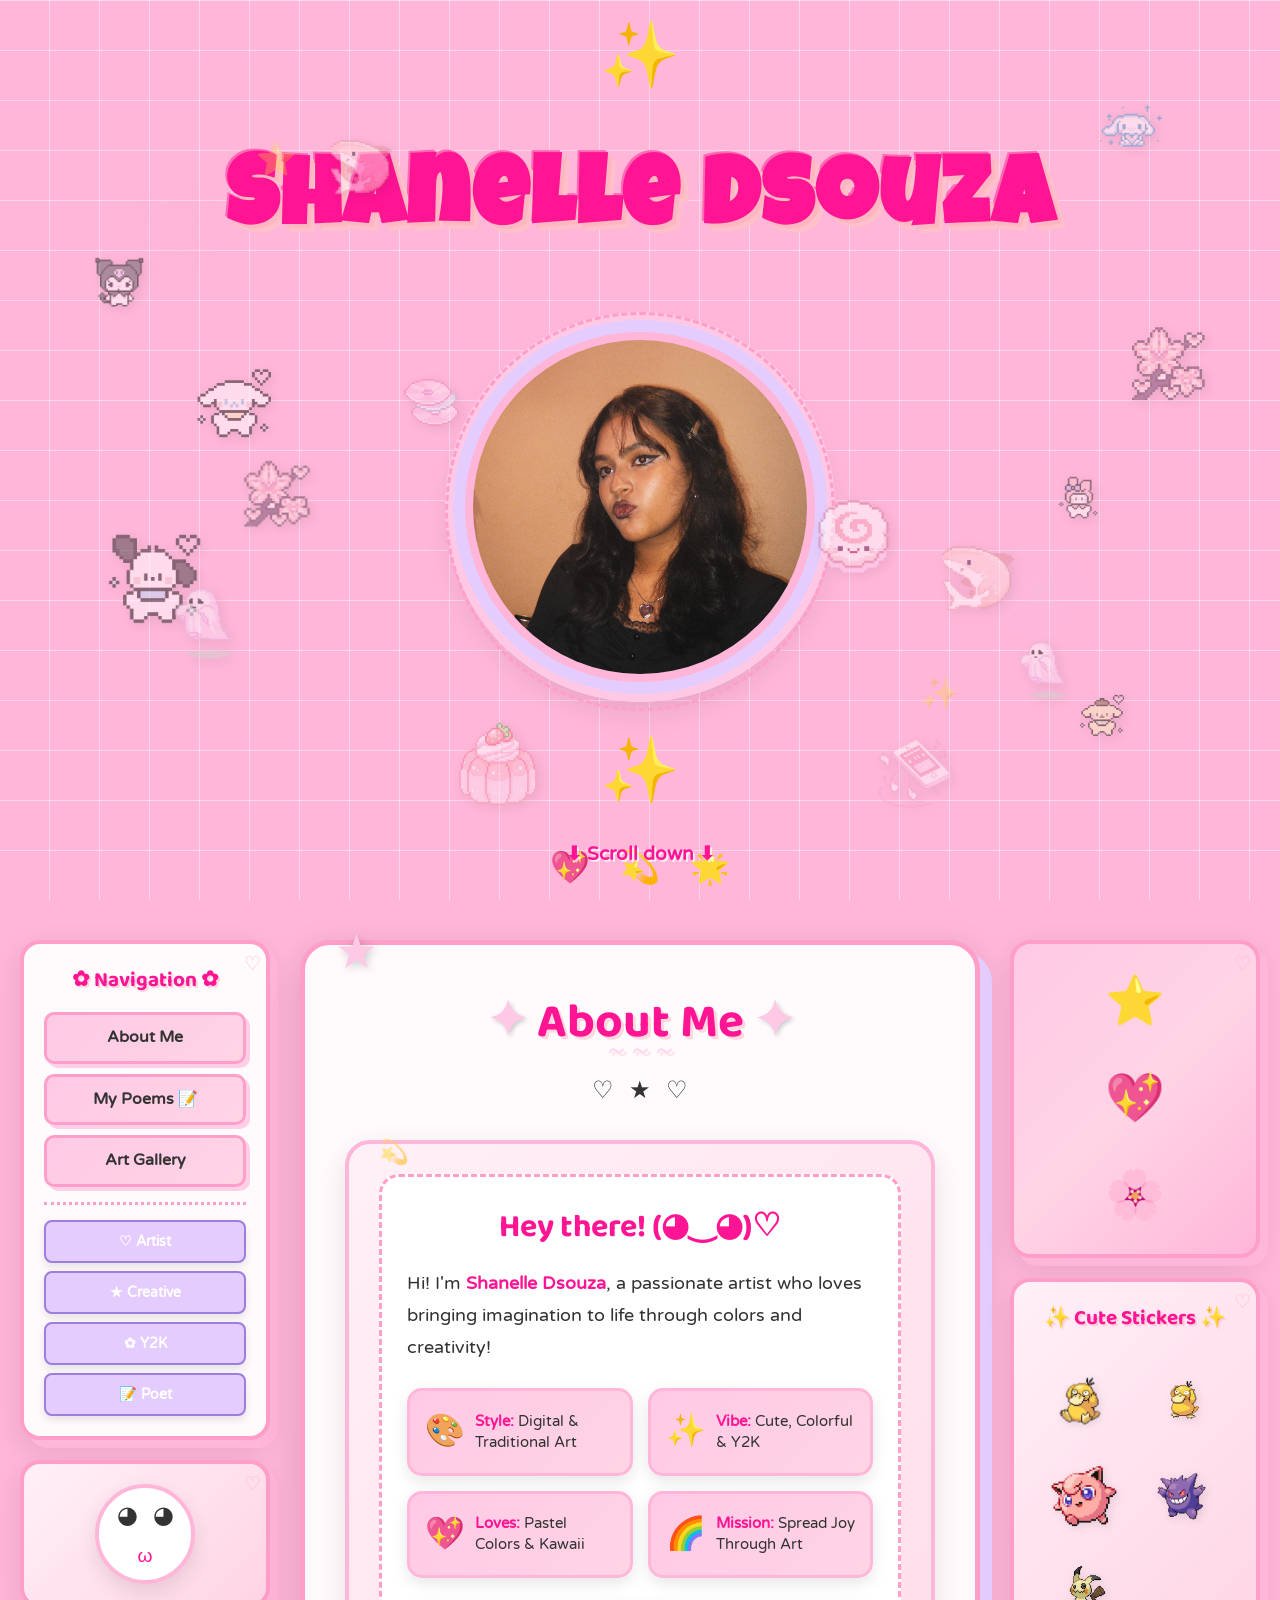
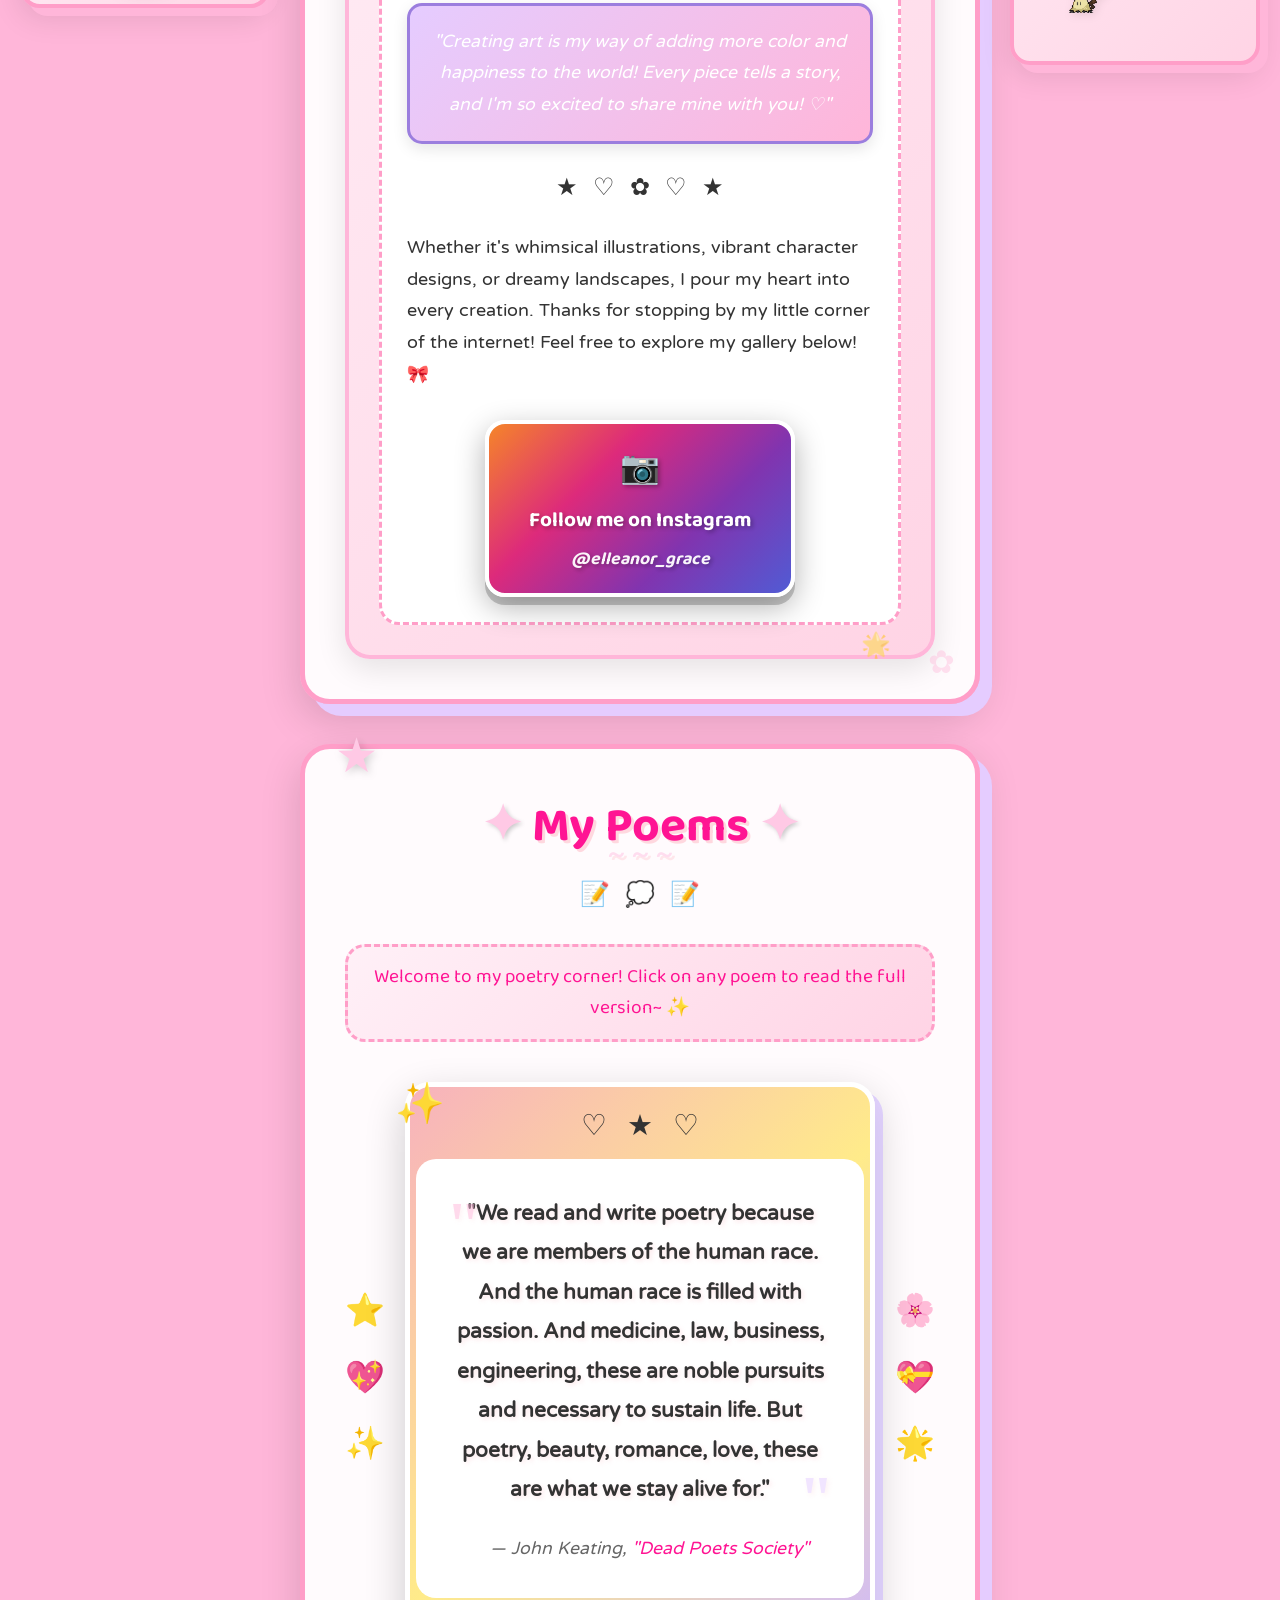
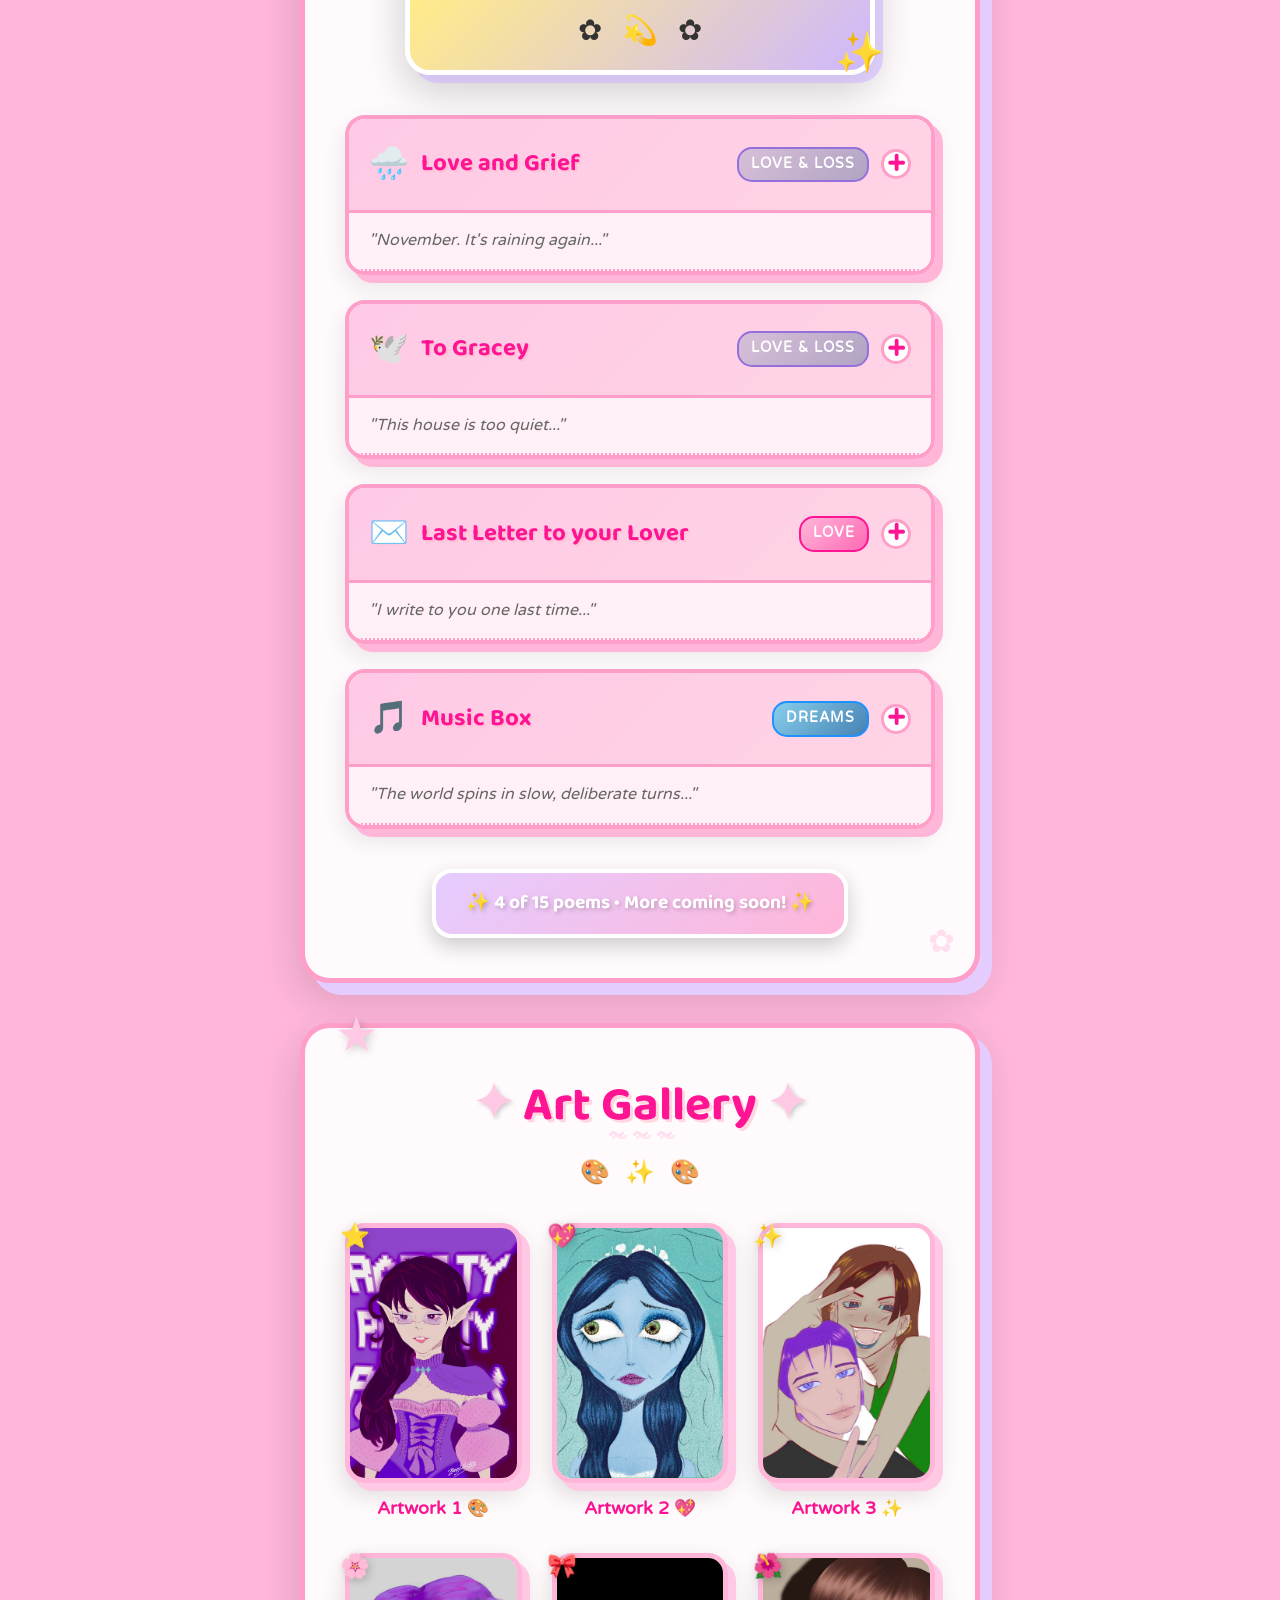
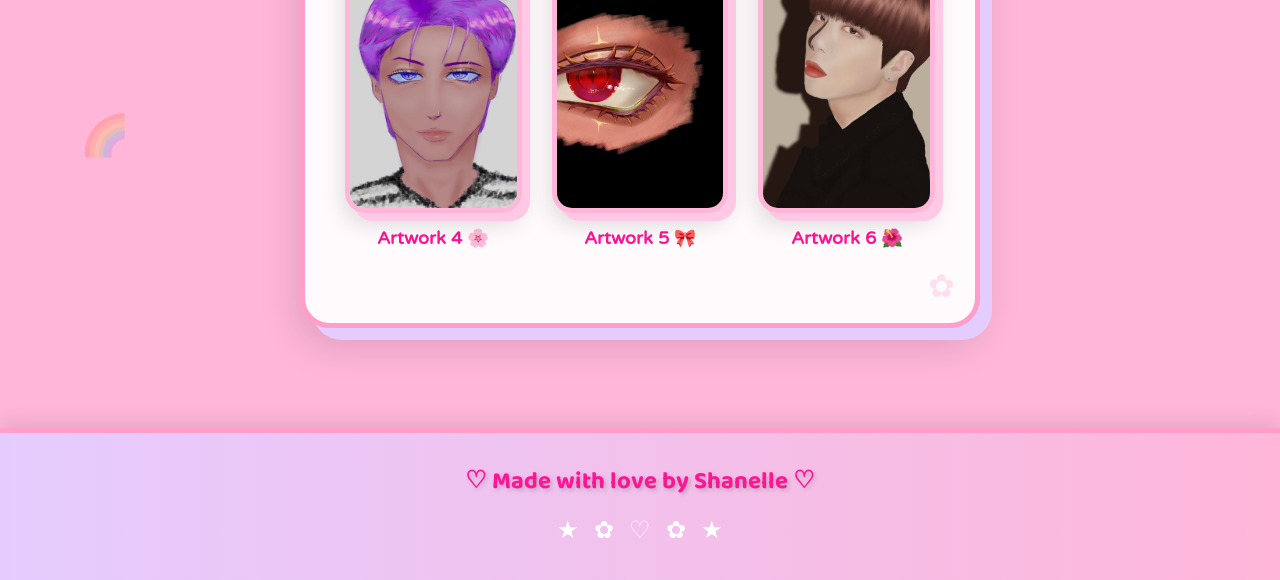
==== commit bf747f34: "poem" ====
--- a/index.html
+++ b/index.html
@@ -190,10 +190,164 @@
 
                 <!-- poem cards that expand when clicked -->
                 <div class="poems-grid">
-                    <!-- poem 1 - To Gracey -->
+                    <!-- poem 1 - Love and Grief -->
                     <div class="poem-card">
                         <input type="checkbox" id="poem1" class="poem-toggle">
                         <label for="poem1" class="poem-header">
+                            <span class="poem-icon">🌧️</span>
+                            <h3 class="poem-title">Love and Grief</h3>
+                            <span class="poem-category love loss">Love & Loss</span>
+                            <span class="expand-icon">+</span>
+                        </label>
+                        <div class="poem-preview">
+                            <p>"November. It's raining again..."</p>
+                        </div>
+                        <div class="poem-content">
+                            <div class="poem-text">
+                                <p>November.<br>
+                                It's raining again. The kind of rain that doesn't rush, just lingers-<br>
+                                like the last light in a city that never really sleeps.</p>
+
+                                <p>Yellow brick road.<br>
+                                I walked down the narrow street, hands stuffed into my pocket,<br>
+                                listening as the water collects in the cracks of the pavement.<br>
+                                The neon lights in fogged-up windows flicker weakly,<br>
+                                half-alive, half-tired of trying.</p>
+
+                                <p>And then, I see him.</p>
+
+                                <p>Standing beneath the dim glow of a streetlight,<br>
+                                leaning against the rusted railing of an old café.<br>
+                                A figure dressed in something dark, something soft.<br>
+                                His hair falls just enough to shadow his face,<br>
+                                but I know him.<br>
+                                Of course, I do.</p>
+
+                                <p>He doesn't wave, doesn't call my name.<br>
+                                He only watches, as if waiting for me to decide.</p>
+
+                                <p>I could keep walking. I could pretend not to notice.<br>
+                                But I stop.</p>
+
+                                <p>"You again."</p>
+
+                                <p>It's not a question.<br>
+                                Not a complaint.<br>
+                                Just something inevitable.</p>
+
+                                <p>Grief smiles—not wide, not forced,<br>
+                                just enough to say, <em>I never left.</em></p>
+
+                                <p>"You always find me first," I murmur,<br>
+                                pulling my jacket tighter around my shoulders.</p>
+
+                                <p>He tilts his head, eyes filled with something I can't name.<br>
+                                Not sorrow. Not pity. Just... knowing.</p>
+
+                                <p>"Or maybe," he says, voice low, warm yet leaving a lingering cold,<br>
+                                "I was always walking beside you. You only notice when it rains."</p>
+
+                                <p>I exhale sharply, a quiet laugh escaping before I can stop it.<br>
+                                Not because it's funny, but because it's true.</p>
+
+                                <p>We start walking, side by side.<br>
+                                The silence between us is familiar, well-worn—<br>
+                                like an old book, read so many times the words don't need to be spoken aloud.</p>
+
+                                <p>The street is mostly empty, save for the occasional headlights slicing through the mist.<br>
+                                The world keeps moving, indifferent to our quiet existence.</p>
+
+                                <p>"I'm reeling in my brain yet again it always comes back to you,"<br>
+                                I confess, watching my reflection ripple in the puddles.</p>
+
+                                <p>Grief hums, slow and thoughtful.<br>
+                                "You never let yourself forget. That's why I stay."</p>
+
+                                <p>I swallow, the rain slipping down my skin like carving letters,<br>
+                                spelling out things I'm not ready to say.<br>
+                                "If I let go of you, what would be left?"</p>
+
+                                <p>To let go of you means you'll never come back,<br>
+                                the love that remains is just a little fragment of you,<br>
+                                dried up and pressed like a flower to keep forever.</p>
+
+                                <p>Grief doesn't answer immediately.<br>
+                                He looks up at the sky instead, watching as the clouds shift, restless.<br>
+                                Then, his voice, soft but certain—</p>
+
+                                <p>"If you could let go of me, you wouldn't be you."</p>
+
+                                <p>I don't know if that comforts me.<br>
+                                I don't know if I want it to.<br>
+                                Nevertheless.</p>
+
+                                <p>We reach the end of the street, where the road meets the sea.<br>
+                                The waves crash gently against the shore, stretching endlessly into the horizon.</p>
+
+                                <p>Grief walks ahead, stepping onto the sand,<br>
+                                barefoot, unbothered by the cold,<br>
+                                the warmth he held washed away by the salty waves.</p>
+
+                                <p>I hesitate, watching him.<br>
+                                The way he stood with his hands in his pockets,<br>
+                                gazing at the ocean as if it holds every answer he's never said aloud.</p>
+
+                                <p>"Do you ever get tired?" I ask, finally stepping beside him.<br>
+                                "Of being here? Of following me?"</p>
+
+                                <p>Grief turns to me, studying my face,<br>
+                                like he's memorizing the way I look tonight—<br>
+                                the way I look every time I ask this question.</p>
+
+                                <p>"Do you?" he asked back.</p>
+
+                                <p>I don't answer. I don't need to.</p>
+
+                                <p>The waves creep closer, the tide rising slowly.<br>
+                                The street behind us fades into nothing but distant lights.</p>
+
+                                <p>"Grief and love walk this world hand in hand—"<br>
+                                I say, more to myself than to him.<br>
+                                "One would not exist without the other, the same way you and I are bound by something neither of us dare to name."</p>
+
+                                <p>Grief exhales, tilting his head toward the sea.<br>
+                                "And yet, you still wish I would leave."</p>
+
+                                <p>I part my lips, ready to agree, ready to say yes,<br>
+                                but something in me hesitates.<br>
+                                Something in me aches at the thought of watching him disappear.</p>
+
+                                <p>I look at him, as my heart beats a little softer—<br>
+                                the way his presence has become a shadow stitched into my own.<br>
+                                The way his voice carries an understanding no one else ever could.</p>
+
+                                <p>"No," I whisper.</p>
+
+                                <p>Grief blinks, caught off guard, and I think this is the first time<br>
+                                I've ever surprised him.</p>
+
+                                <p>"Undeniably i still got love for you," I admit, voice shaking.<br>
+                                "A part of me always will."</p>
+
+                                <p>Grief stares at me for a long moment.<br>
+                                And then, he smiles—something small, something knowing.</p>
+
+                                <p>"I know."</p>
+
+                                <p>The tide curls around my ankles, and for once,<br>
+                                I don't move away.</p>
+
+                                <p>And neither does he.</p>
+
+                                <p><em>The love i once anchored was now set free.</em></p>
+                            </div>
+                        </div>
+                    </div>
+
+                    <!-- poem 2 - To Gracey -->
+                    <div class="poem-card">
+                        <input type="checkbox" id="poem2" class="poem-toggle">
+                        <label for="poem2" class="poem-header">
                             <span class="poem-icon">🕊️</span>
                             <h3 class="poem-title">To Gracey</h3>
                             <span class="poem-category love loss">Love & Loss</span>
@@ -205,7 +359,251 @@
                         <div class="poem-content">
                             <div class="poem-text">
                                 <p>This house is too quiet.</p>
-                                <!-- poem text omitted for brevity; same as index.html -->
+
+                                <p>The kind of quiet that seeps into your bones,<br>
+                                settles into the walls,<br>
+                                makes a home out of the spaces you once filled.</p>
+
+                                <p>I wake up before the sun again,<br>
+                                but there is no warmth beside me.<br>
+                                Just the cold stretch of sheets, undisturbed.</p>
+
+                                <p>Even after all this time,<br>
+                                I still turn to tell you things.</p>
+
+                                <p>I catch myself in the mirror sometimes.<br>
+                                the lines on my face deeper than they were before,<br>
+                                my hands more hesitant as they reach<br>
+                                for a teacup that once had a pair.</p>
+
+                                <p>Dusty.<br>
+                                The polaroids on the dresser have started to drain off their colour.<br>
+                                Your smile...once so bright,<br>
+                                now barely holding onto the ink.</p>
+
+                                <p>I should put them away.<br>
+                                Maybe even shred them away.</p>
+
+                                <p>Why are you so pretty?</p>
+
+                                <p>My hands refuse to let you go,<br>
+                                as if losing you in memory<br>
+                                would be the last betrayal.</p>
+
+                                <p>"Won't you stay?"</p>
+
+                                <p>I whisper it into the air,<br>
+                                into the empty seat at the table,<br>
+                                into the space beside me<br>
+                                where your pillow still rests untouched.</p>
+
+                                <p>Love doesn't vanish.<br>
+                                It lingers in the places time cannot touch,<br>
+                                in the chair you always sat in,<br>
+                                in the old songs that still hum through the radio,<br>
+                                in the way the house still smells like your favorite flowers,<br>
+                                even though no fresh ones have been placed in years.</p>
+
+                                <p>Gone were the warm breeze ruffling your hair,<br>
+                                and so were you, my darling, my Gracey.</p>
+
+                                <p>I'll live only to die in you,<br>
+                                while you die but continue to live in me.</p>
+
+                                <p>For as long as I am,<br>
+                                you'll be the happiest part of me,<br>
+                                and I'll be the saddest part of you.</p>
+
+                                <p>The world tells me to move on.<br>
+                                To keep going, to let go,<br>
+                                but what do they know?</p>
+
+                                <p>"Where love was, love will always be."</p>
+
+                                <p>And where you were,<br>
+                                I will always remain.</p>
+
+                                <p>They say everything has a time limit.<br>
+                                That even love has an expiration date.<br>
+                                But I think they are wrong.</p>
+
+                                <p>Because even now, long after the clocks have stopped for you,<br>
+                                you are still my sun.<br>
+                                My Gracey.</p>
+
+                                <p>And I,<br>
+                                I am simply the one left behind,<br>
+                                standing in the light you left behind,<br>
+                                waiting.</p>
+
+                                <p><em>with love,<br>
+                                Ignatius</em></p>
+
+                                <p style="margin-top: 20px; font-style: italic; text-align: center; color: #999; font-size: 0.9rem;">
+                                (For what greater punishment is there than life,<br>
+                                when the one you lived for is gone?)
+                                </p>
+                            </div>
+                        </div>
+                    </div>
+
+                    <!-- poem 3 - Last Letter to your Lover -->
+                    <div class="poem-card">
+                        <input type="checkbox" id="poem3" class="poem-toggle">
+                        <label for="poem3" class="poem-header">
+                            <span class="poem-icon">✉️</span>
+                            <h3 class="poem-title">Last Letter to your Lover</h3>
+                            <span class="poem-category love">Love</span>
+                            <span class="expand-icon">+</span>
+                        </label>
+                        <div class="poem-preview">
+                            <p>"I write to you one last time..."</p>
+                        </div>
+                        <div class="poem-content">
+                            <div class="poem-text">
+                                <p>I write to you one last time.</p>
+
+                                <p>With fingers worn by time, calloused<br>
+                                with ink that seeps through parchment<br>
+                                like something desperate to be remembered.<br>
+                                My hands tremble as they carve your name,<br>
+                                each stroke mirroring the lines on my face.</p>
+
+                                <p>I write to you with a wilted mind that strives to recall your face.<br>
+                                Still, the weight of your absence unsettles me,<br>
+                                like an old wound that refuses to close.</p>
+
+                                <p>Love was never meant to be measured,<br>
+                                but I knew from the start<br>
+                                I would always want more than what you could give.</p>
+
+                                <p>Love wasn't enough.<br>
+                                You could only offer a fraction of what i desired.</p>
+
+                                <p>It wasn't your fault.<br>
+                                It wasn't mine either.<br>
+                                It was simply the way our hearts were built<br>
+                                one always overflowing,<br>
+                                the other struggling to hold enough.</p>
+
+                                <p>The more beautiful my thoughts of you,<br>
+                                the more my chest ached under their weight.</p>
+
+                                <p>I could fill volumes with the memory of us,<br>
+                                but you remain only a story now,<br>
+                                a picture I could trace with my eyes closed.</p>
+
+                                <p>I taught myself to imagine a life without you,<br>
+                                to soften the sharp edges of your absence.<br>
+                                Like I always knew you would leave.</p>
+
+                                <p>Or perhaps I willed it into existence.</p>
+
+                                <p>I could never tear myself away from you entirely.</p>
+
+                                <p>Eight letters, I love you.<br>
+                                I say them to another,<br>
+                                but a part of me is still whispering them to you.<br>
+                                When I look into the eyes of another,<br>
+                                I still search for your auburn gaze.<br>
+                                I find pieces of you in strangers,<br>
+                                a quiet proof that you were once real.</p>
+
+                                <p>And yet, I write to you now<br>
+                                with a heart quieter than before,<br>
+                                a love worn thin by time.</p>
+
+                                <p>This is my farewell<br>
+                                not bitter, not sweet,<br>
+                                but something softer,<br>
+                                like a wave retreating from the shore.</p>
+
+                                <p>If these words ever find you,<br>
+                                let them tell you what I cannot<br>
+                                that I have loved you in every way I knew how,<br>
+                                and that even now,<br>
+                                somewhere beneath my ribs,<br>
+                                I still do.</p>
+
+                                <p style="margin-top: 20px; font-style: italic; text-align: center; color: #999; font-size: 0.9rem;">
+                                (And still, I write<br>
+                                even as my fingers grow numb,<br>
+                                as ink fades to something closer to blood.)
+                                </p>
+                            </div>
+                        </div>
+                    </div>
+
+                    <!-- poem 4 - Music Box -->
+                    <div class="poem-card">
+                        <input type="checkbox" id="poem4" class="poem-toggle">
+                        <label for="poem4" class="poem-header">
+                            <span class="poem-icon">🎵</span>
+                            <h3 class="poem-title">Music Box</h3>
+                            <span class="poem-category dreams">Dreams</span>
+                            <span class="expand-icon">+</span>
+                        </label>
+                        <div class="poem-preview">
+                            <p>"The world spins in slow, deliberate turns..."</p>
+                        </div>
+                        <div class="poem-content">
+                            <div class="poem-text">
+                                <p>The world spins in slow, deliberate turns.</p>
+
+                                <p>A gentle waltz, a song long set in motion<br>
+                                one that neither of us remembers starting.</p>
+
+                                <p>The air is thick with a melody we have danced to before,<br>
+                                though neither of us know the name of the song.</p>
+
+                                <p>Inside the music box, time is patient.<br>
+                                We move as we always have,<br>
+                                one step forward, two steps back,<br>
+                                in a way our hands graze but never fully hold.<br>
+                                One look into your eyes is to see more in myself<br>
+                                than I ever dared to before.</p>
+
+                                <p>I do not ask if you will stay.<br>
+                                The lid will close eventually,<br>
+                                the melody will slow,<br>
+                                and I will be left to spin alone.</p>
+
+                                <p>Still, I let my fingers brush yours,<br>
+                                if only to know what it feels like.<br>
+                                If only to carve the shape of you into memory.</p>
+
+                                <p>For now, love is this.<br>
+                                Love is the way our shadows intertwine,<br>
+                                the way our bodies understand what our hearts refuse to name.</p>
+
+                                <p>I have rewritten the definition of love<br>
+                                a thousand times over,<br>
+                                searching for a version that does not ache.</p>
+
+                                <p>For now, love is you.</p>
+
+                                <p>The music box hums.<br>
+                                The world turns again.</p>
+
+                                <p>"Lean on me," I whisper,<br>
+                                though I do not know if you hear it.</p>
+
+                                <p>Just ten seconds<br>
+                                let me hold you in my gaze,<br>
+                                let me press you into this moment<br>
+                                so that when the song ends,<br>
+                                I will still have something left of you.</p>
+
+                                <p>And when the final note lingers in the air<br>
+                                when the lid closes and silence settles in<br>
+                                will your eyes still wander in search of me?</p>
+
+                                <p>Will you miss me before you go?</p>
+
+                                <p>Or will I be nothing more<br>
+                                than a song left unfinished,<br>
+                                a figure spinning in the dark,<br>
+                                waiting for the music to start again?</p>
                             </div>
                         </div>
                     </div>
@@ -213,7 +611,7 @@
 
                 <div class="poems-footer">
                     <div class="footer-badge">
-                        <span>✨ More poems coming soon! ✨</span>
+                        <span>✨ 4 of 15 poems • More coming soon! ✨</span>
                     </div>
                 </div>
             </section>
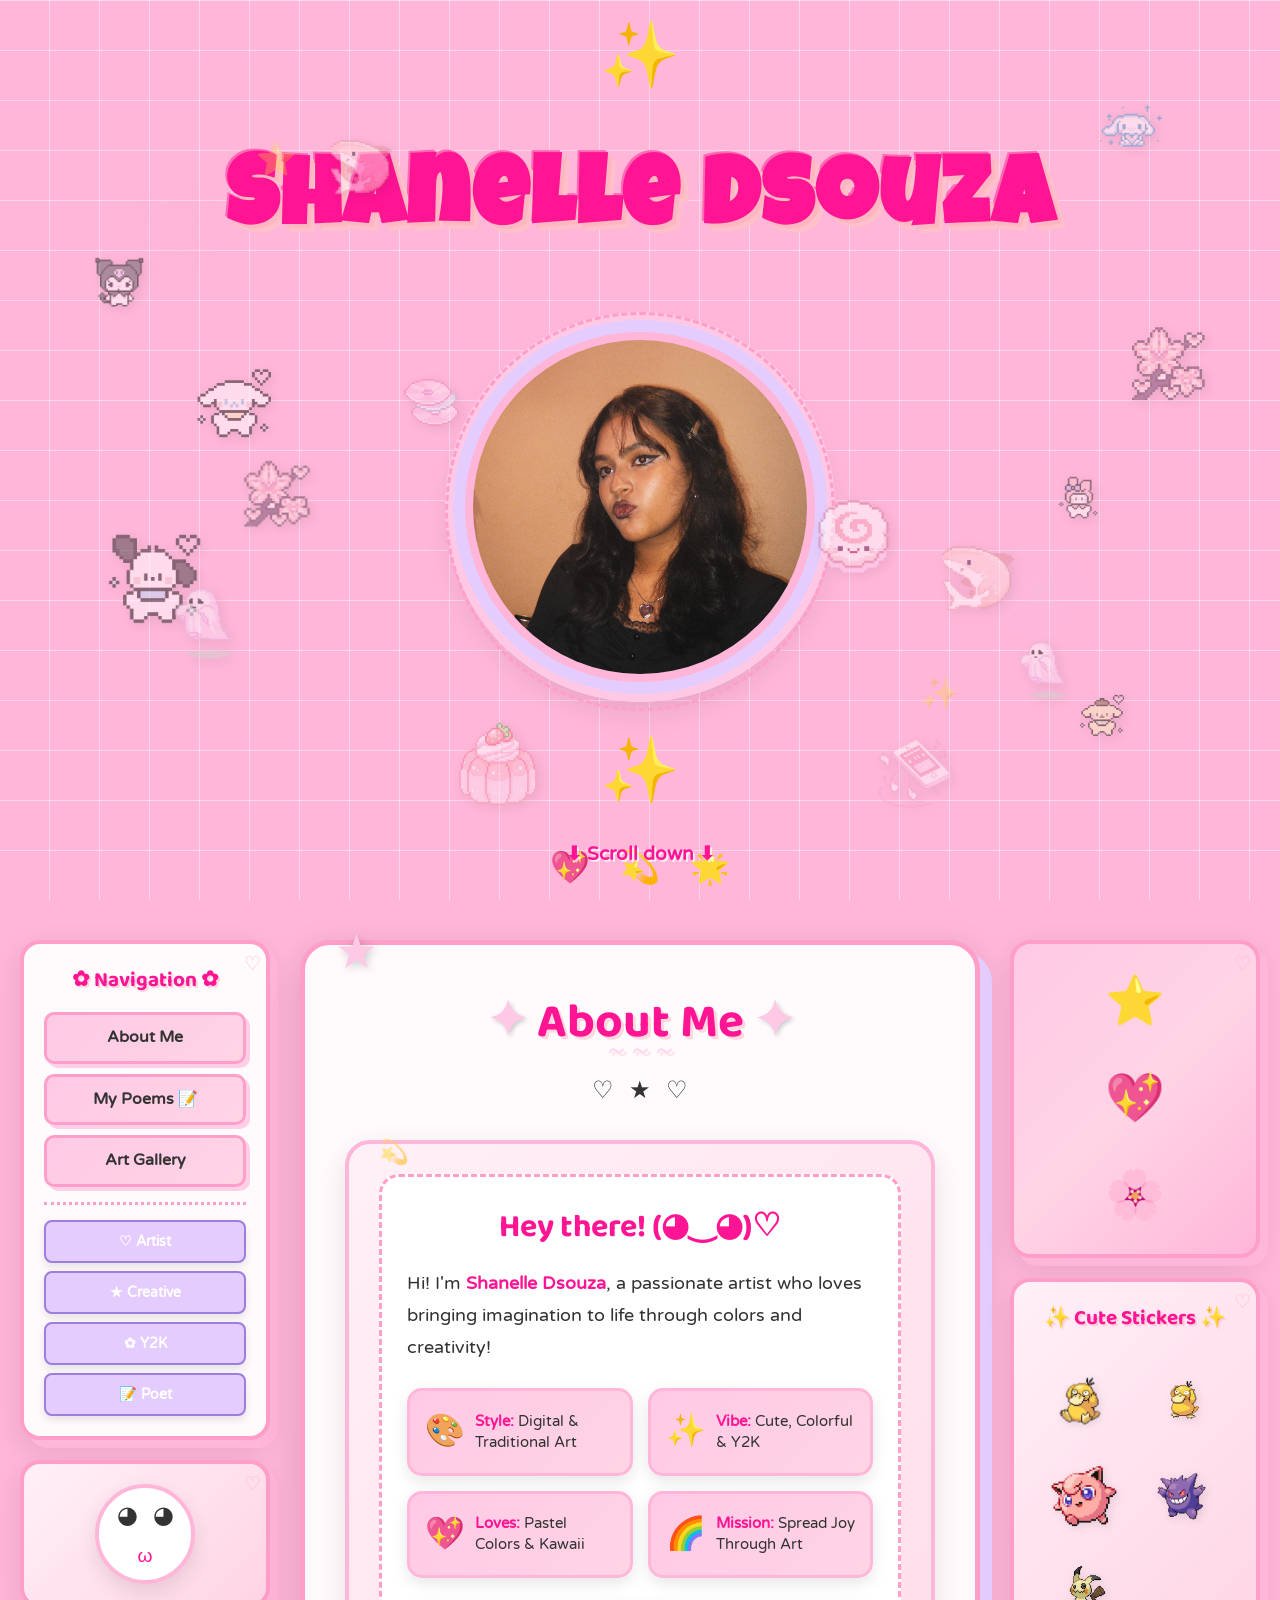
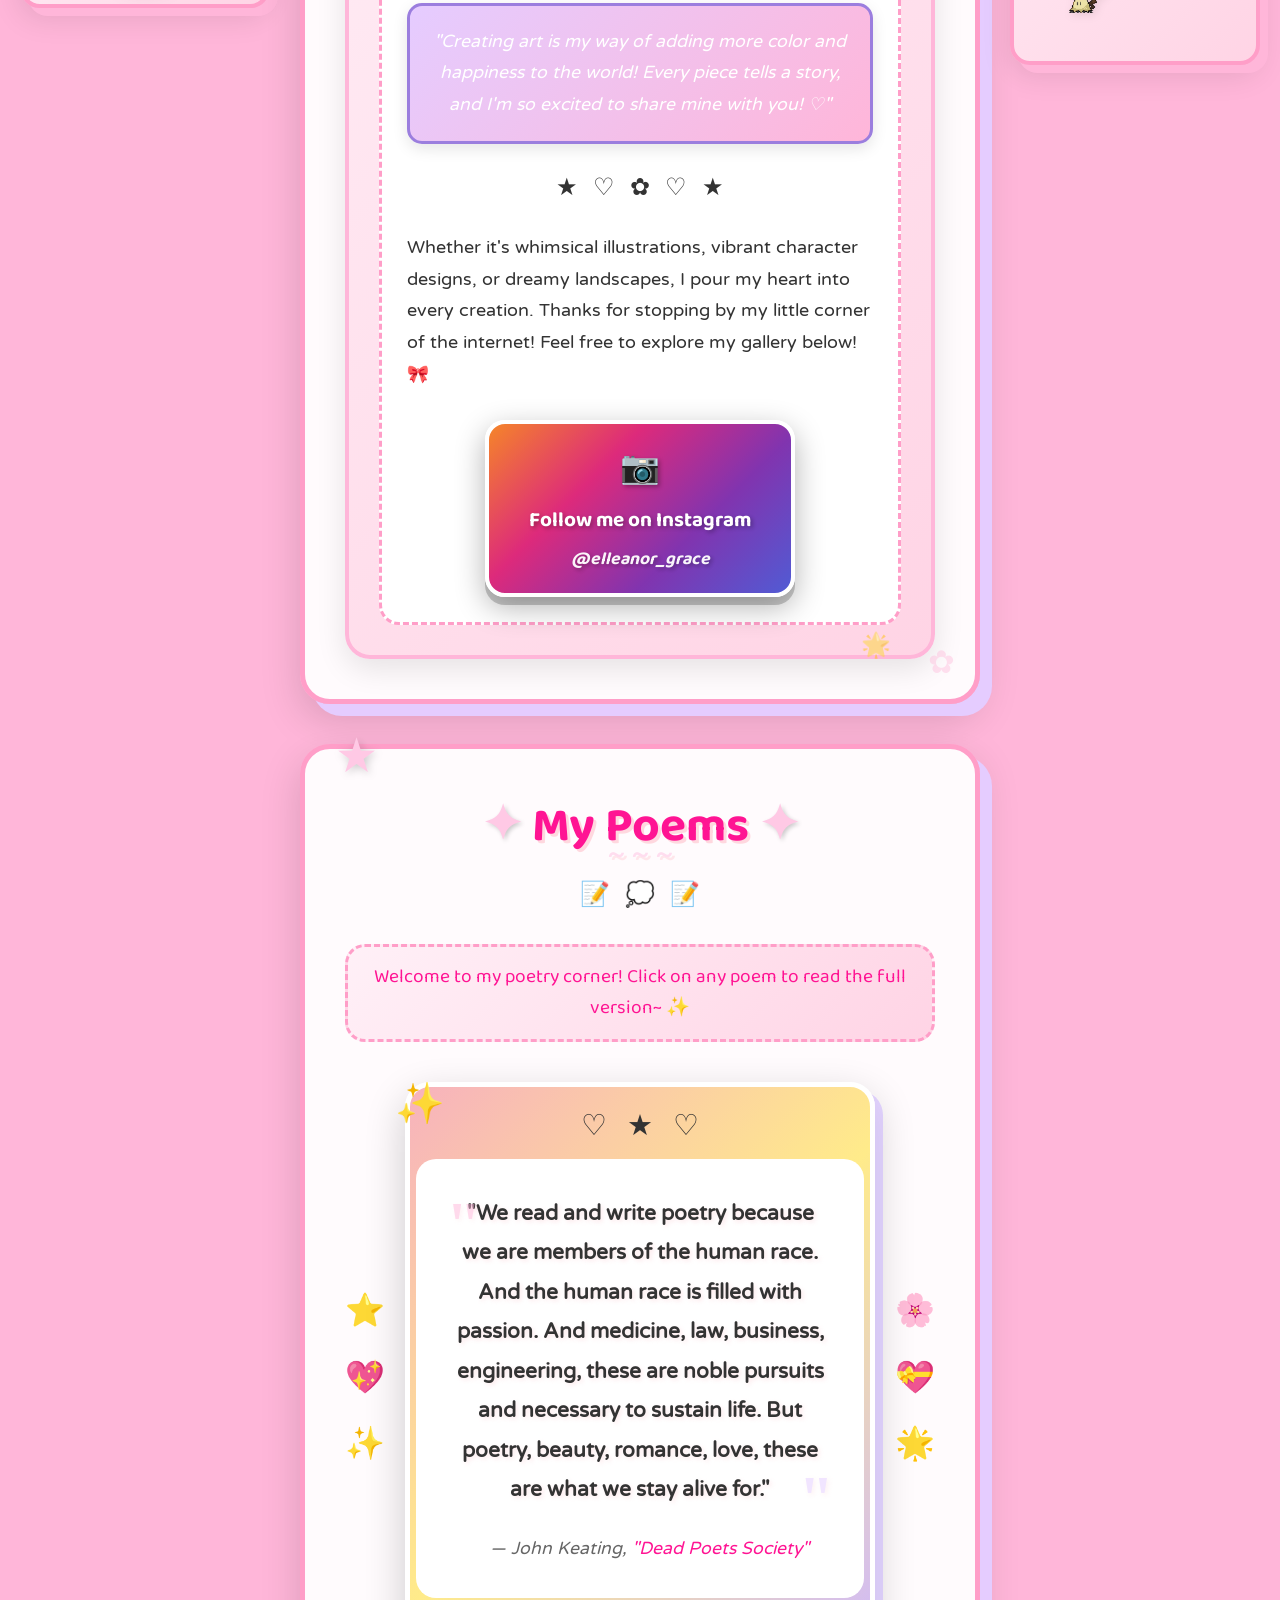
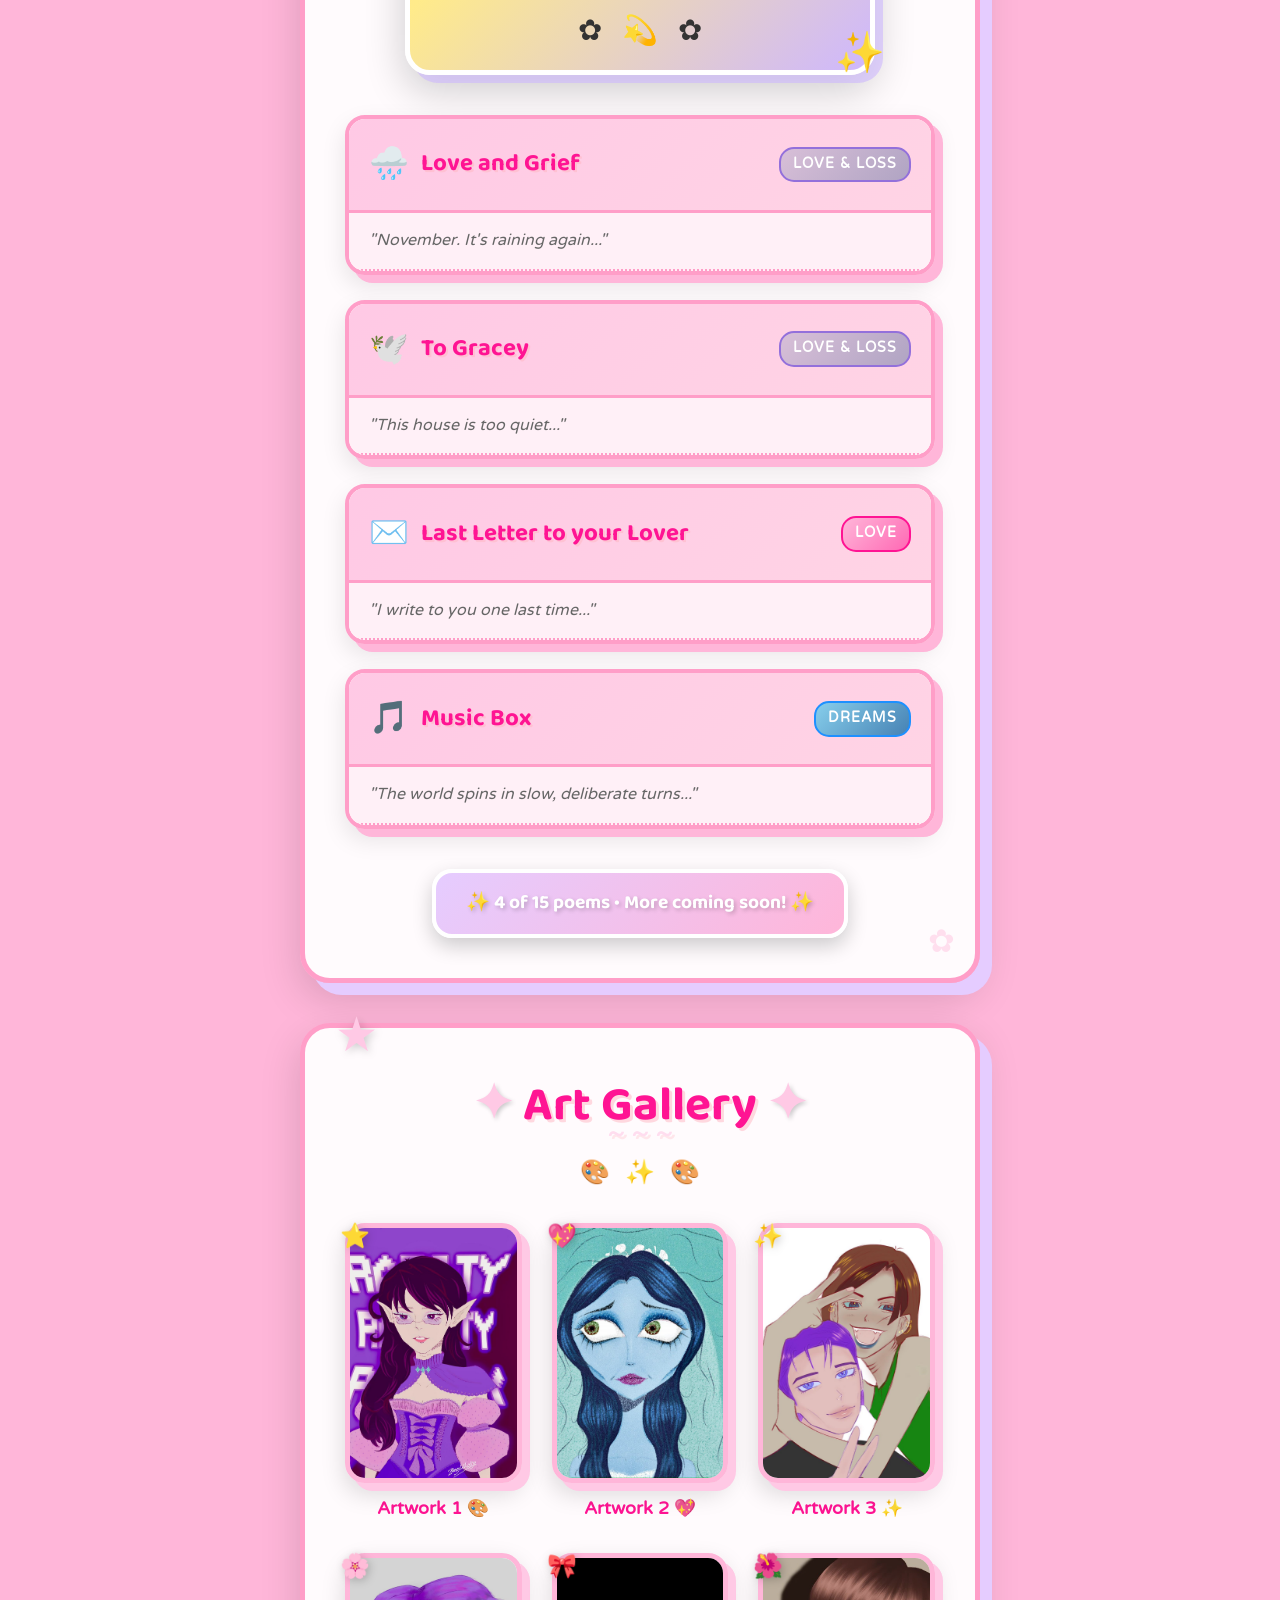
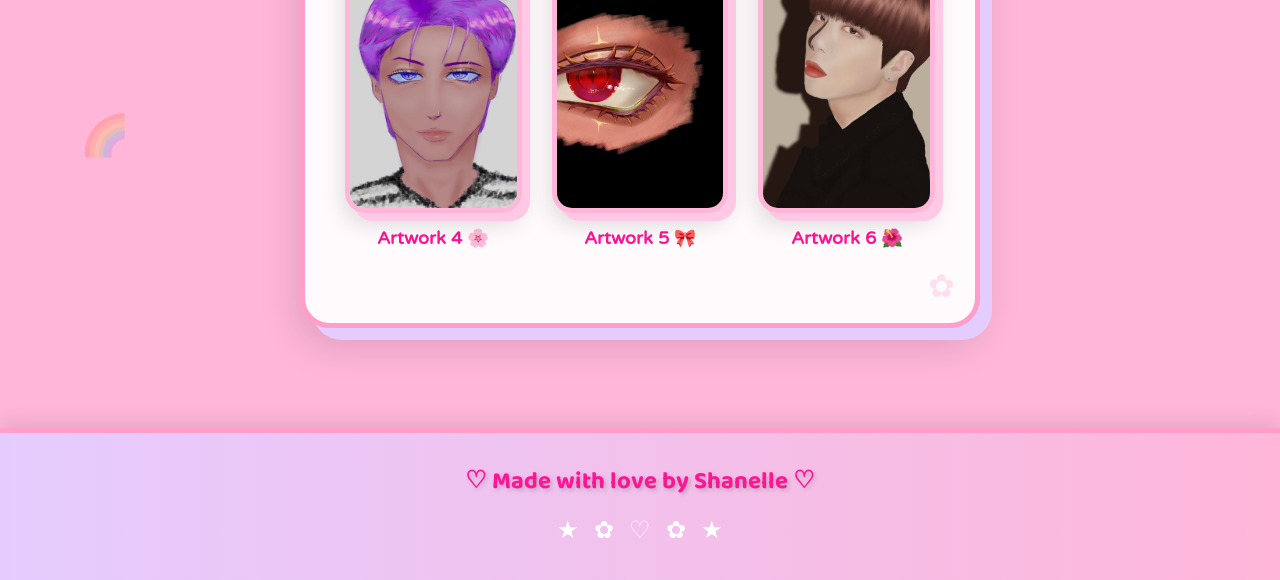
==== commit 530cd5a2: "poemmmmmmm" ====
--- a/index.html
+++ b/index.html
@@ -188,424 +188,74 @@
                     </div>
                 </div>
 
-                <!-- poem cards that expand when clicked -->
+                <!-- poem cards that open in lightbox windows -->
                 <div class="poems-grid">
                     <!-- poem 1 - Love and Grief -->
                     <div class="poem-card">
-                        <input type="checkbox" id="poem1" class="poem-toggle">
-                        <label for="poem1" class="poem-header">
-                            <span class="poem-icon">🌧️</span>
-                            <h3 class="poem-title">Love and Grief</h3>
-                            <span class="poem-category love loss">Love & Loss</span>
-                            <span class="expand-icon">+</span>
-                        </label>
-                        <div class="poem-preview">
-                            <p>"November. It's raining again..."</p>
-                        </div>
-                        <div class="poem-content">
-                            <div class="poem-text">
-                                <p>November.<br>
-                                It's raining again. The kind of rain that doesn't rush, just lingers-<br>
-                                like the last light in a city that never really sleeps.</p>
-
-                                <p>Yellow brick road.<br>
-                                I walked down the narrow street, hands stuffed into my pocket,<br>
-                                listening as the water collects in the cracks of the pavement.<br>
-                                The neon lights in fogged-up windows flicker weakly,<br>
-                                half-alive, half-tired of trying.</p>
-
-                                <p>And then, I see him.</p>
-
-                                <p>Standing beneath the dim glow of a streetlight,<br>
-                                leaning against the rusted railing of an old café.<br>
-                                A figure dressed in something dark, something soft.<br>
-                                His hair falls just enough to shadow his face,<br>
-                                but I know him.<br>
-                                Of course, I do.</p>
-
-                                <p>He doesn't wave, doesn't call my name.<br>
-                                He only watches, as if waiting for me to decide.</p>
-
-                                <p>I could keep walking. I could pretend not to notice.<br>
-                                But I stop.</p>
-
-                                <p>"You again."</p>
-
-                                <p>It's not a question.<br>
-                                Not a complaint.<br>
-                                Just something inevitable.</p>
-
-                                <p>Grief smiles—not wide, not forced,<br>
-                                just enough to say, <em>I never left.</em></p>
-
-                                <p>"You always find me first," I murmur,<br>
-                                pulling my jacket tighter around my shoulders.</p>
-
-                                <p>He tilts his head, eyes filled with something I can't name.<br>
-                                Not sorrow. Not pity. Just... knowing.</p>
-
-                                <p>"Or maybe," he says, voice low, warm yet leaving a lingering cold,<br>
-                                "I was always walking beside you. You only notice when it rains."</p>
-
-                                <p>I exhale sharply, a quiet laugh escaping before I can stop it.<br>
-                                Not because it's funny, but because it's true.</p>
-
-                                <p>We start walking, side by side.<br>
-                                The silence between us is familiar, well-worn—<br>
-                                like an old book, read so many times the words don't need to be spoken aloud.</p>
-
-                                <p>The street is mostly empty, save for the occasional headlights slicing through the mist.<br>
-                                The world keeps moving, indifferent to our quiet existence.</p>
-
-                                <p>"I'm reeling in my brain yet again it always comes back to you,"<br>
-                                I confess, watching my reflection ripple in the puddles.</p>
-
-                                <p>Grief hums, slow and thoughtful.<br>
-                                "You never let yourself forget. That's why I stay."</p>
-
-                                <p>I swallow, the rain slipping down my skin like carving letters,<br>
-                                spelling out things I'm not ready to say.<br>
-                                "If I let go of you, what would be left?"</p>
-
-                                <p>To let go of you means you'll never come back,<br>
-                                the love that remains is just a little fragment of you,<br>
-                                dried up and pressed like a flower to keep forever.</p>
-
-                                <p>Grief doesn't answer immediately.<br>
-                                He looks up at the sky instead, watching as the clouds shift, restless.<br>
-                                Then, his voice, soft but certain—</p>
-
-                                <p>"If you could let go of me, you wouldn't be you."</p>
-
-                                <p>I don't know if that comforts me.<br>
-                                I don't know if I want it to.<br>
-                                Nevertheless.</p>
-
-                                <p>We reach the end of the street, where the road meets the sea.<br>
-                                The waves crash gently against the shore, stretching endlessly into the horizon.</p>
-
-                                <p>Grief walks ahead, stepping onto the sand,<br>
-                                barefoot, unbothered by the cold,<br>
-                                the warmth he held washed away by the salty waves.</p>
-
-                                <p>I hesitate, watching him.<br>
-                                The way he stood with his hands in his pockets,<br>
-                                gazing at the ocean as if it holds every answer he's never said aloud.</p>
-
-                                <p>"Do you ever get tired?" I ask, finally stepping beside him.<br>
-                                "Of being here? Of following me?"</p>
-
-                                <p>Grief turns to me, studying my face,<br>
-                                like he's memorizing the way I look tonight—<br>
-                                the way I look every time I ask this question.</p>
-
-                                <p>"Do you?" he asked back.</p>
-
-                                <p>I don't answer. I don't need to.</p>
-
-                                <p>The waves creep closer, the tide rising slowly.<br>
-                                The street behind us fades into nothing but distant lights.</p>
-
-                                <p>"Grief and love walk this world hand in hand—"<br>
-                                I say, more to myself than to him.<br>
-                                "One would not exist without the other, the same way you and I are bound by something neither of us dare to name."</p>
-
-                                <p>Grief exhales, tilting his head toward the sea.<br>
-                                "And yet, you still wish I would leave."</p>
-
-                                <p>I part my lips, ready to agree, ready to say yes,<br>
-                                but something in me hesitates.<br>
-                                Something in me aches at the thought of watching him disappear.</p>
-
-                                <p>I look at him, as my heart beats a little softer—<br>
-                                the way his presence has become a shadow stitched into my own.<br>
-                                The way his voice carries an understanding no one else ever could.</p>
-
-                                <p>"No," I whisper.</p>
-
-                                <p>Grief blinks, caught off guard, and I think this is the first time<br>
-                                I've ever surprised him.</p>
-
-                                <p>"Undeniably i still got love for you," I admit, voice shaking.<br>
-                                "A part of me always will."</p>
-
-                                <p>Grief stares at me for a long moment.<br>
-                                And then, he smiles—something small, something knowing.</p>
-
-                                <p>"I know."</p>
-
-                                <p>The tide curls around my ankles, and for once,<br>
-                                I don't move away.</p>
-
-                                <p>And neither does he.</p>
-
-                                <p><em>The love i once anchored was now set free.</em></p>
-                            </div>
-                        </div>
+                        <a href="#poem1" class="poem-card-link">
+                            <div class="poem-header">
+                                <span class="poem-icon">🌧️</span>
+                                <h3 class="poem-title">Love and Grief</h3>
+                                <span class="poem-category love loss">Love & Loss</span>
+                            </div>
+                            <div class="poem-preview">
+                                <p>"November. It's raining again..."</p>
+                            </div>
+                            <div class="poem-overlay">
+                                <span class="overlay-text">✨ Read ✨</span>
+                            </div>
+                        </a>
                     </div>
 
                     <!-- poem 2 - To Gracey -->
                     <div class="poem-card">
-                        <input type="checkbox" id="poem2" class="poem-toggle">
-                        <label for="poem2" class="poem-header">
-                            <span class="poem-icon">🕊️</span>
-                            <h3 class="poem-title">To Gracey</h3>
-                            <span class="poem-category love loss">Love & Loss</span>
-                            <span class="expand-icon">+</span>
-                        </label>
-                        <div class="poem-preview">
-                            <p>"This house is too quiet..."</p>
-                        </div>
-                        <div class="poem-content">
-                            <div class="poem-text">
-                                <p>This house is too quiet.</p>
-
-                                <p>The kind of quiet that seeps into your bones,<br>
-                                settles into the walls,<br>
-                                makes a home out of the spaces you once filled.</p>
-
-                                <p>I wake up before the sun again,<br>
-                                but there is no warmth beside me.<br>
-                                Just the cold stretch of sheets, undisturbed.</p>
-
-                                <p>Even after all this time,<br>
-                                I still turn to tell you things.</p>
-
-                                <p>I catch myself in the mirror sometimes.<br>
-                                the lines on my face deeper than they were before,<br>
-                                my hands more hesitant as they reach<br>
-                                for a teacup that once had a pair.</p>
-
-                                <p>Dusty.<br>
-                                The polaroids on the dresser have started to drain off their colour.<br>
-                                Your smile...once so bright,<br>
-                                now barely holding onto the ink.</p>
-
-                                <p>I should put them away.<br>
-                                Maybe even shred them away.</p>
-
-                                <p>Why are you so pretty?</p>
-
-                                <p>My hands refuse to let you go,<br>
-                                as if losing you in memory<br>
-                                would be the last betrayal.</p>
-
-                                <p>"Won't you stay?"</p>
-
-                                <p>I whisper it into the air,<br>
-                                into the empty seat at the table,<br>
-                                into the space beside me<br>
-                                where your pillow still rests untouched.</p>
-
-                                <p>Love doesn't vanish.<br>
-                                It lingers in the places time cannot touch,<br>
-                                in the chair you always sat in,<br>
-                                in the old songs that still hum through the radio,<br>
-                                in the way the house still smells like your favorite flowers,<br>
-                                even though no fresh ones have been placed in years.</p>
-
-                                <p>Gone were the warm breeze ruffling your hair,<br>
-                                and so were you, my darling, my Gracey.</p>
-
-                                <p>I'll live only to die in you,<br>
-                                while you die but continue to live in me.</p>
-
-                                <p>For as long as I am,<br>
-                                you'll be the happiest part of me,<br>
-                                and I'll be the saddest part of you.</p>
-
-                                <p>The world tells me to move on.<br>
-                                To keep going, to let go,<br>
-                                but what do they know?</p>
-
-                                <p>"Where love was, love will always be."</p>
-
-                                <p>And where you were,<br>
-                                I will always remain.</p>
-
-                                <p>They say everything has a time limit.<br>
-                                That even love has an expiration date.<br>
-                                But I think they are wrong.</p>
-
-                                <p>Because even now, long after the clocks have stopped for you,<br>
-                                you are still my sun.<br>
-                                My Gracey.</p>
-
-                                <p>And I,<br>
-                                I am simply the one left behind,<br>
-                                standing in the light you left behind,<br>
-                                waiting.</p>
-
-                                <p><em>with love,<br>
-                                Ignatius</em></p>
-
-                                <p style="margin-top: 20px; font-style: italic; text-align: center; color: #999; font-size: 0.9rem;">
-                                (For what greater punishment is there than life,<br>
-                                when the one you lived for is gone?)
-                                </p>
-                            </div>
-                        </div>
+                        <a href="#poem2" class="poem-card-link">
+                            <div class="poem-header">
+                                <span class="poem-icon">🕊️</span>
+                                <h3 class="poem-title">To Gracey</h3>
+                                <span class="poem-category love loss">Love & Loss</span>
+                            </div>
+                            <div class="poem-preview">
+                                <p>"This house is too quiet..."</p>
+                            </div>
+                            <div class="poem-overlay">
+                                <span class="overlay-text">✨ Read ✨</span>
+                            </div>
+                        </a>
                     </div>
 
                     <!-- poem 3 - Last Letter to your Lover -->
                     <div class="poem-card">
-                        <input type="checkbox" id="poem3" class="poem-toggle">
-                        <label for="poem3" class="poem-header">
-                            <span class="poem-icon">✉️</span>
-                            <h3 class="poem-title">Last Letter to your Lover</h3>
-                            <span class="poem-category love">Love</span>
-                            <span class="expand-icon">+</span>
-                        </label>
-                        <div class="poem-preview">
-                            <p>"I write to you one last time..."</p>
-                        </div>
-                        <div class="poem-content">
-                            <div class="poem-text">
-                                <p>I write to you one last time.</p>
-
-                                <p>With fingers worn by time, calloused<br>
-                                with ink that seeps through parchment<br>
-                                like something desperate to be remembered.<br>
-                                My hands tremble as they carve your name,<br>
-                                each stroke mirroring the lines on my face.</p>
-
-                                <p>I write to you with a wilted mind that strives to recall your face.<br>
-                                Still, the weight of your absence unsettles me,<br>
-                                like an old wound that refuses to close.</p>
-
-                                <p>Love was never meant to be measured,<br>
-                                but I knew from the start<br>
-                                I would always want more than what you could give.</p>
-
-                                <p>Love wasn't enough.<br>
-                                You could only offer a fraction of what i desired.</p>
-
-                                <p>It wasn't your fault.<br>
-                                It wasn't mine either.<br>
-                                It was simply the way our hearts were built<br>
-                                one always overflowing,<br>
-                                the other struggling to hold enough.</p>
-
-                                <p>The more beautiful my thoughts of you,<br>
-                                the more my chest ached under their weight.</p>
-
-                                <p>I could fill volumes with the memory of us,<br>
-                                but you remain only a story now,<br>
-                                a picture I could trace with my eyes closed.</p>
-
-                                <p>I taught myself to imagine a life without you,<br>
-                                to soften the sharp edges of your absence.<br>
-                                Like I always knew you would leave.</p>
-
-                                <p>Or perhaps I willed it into existence.</p>
-
-                                <p>I could never tear myself away from you entirely.</p>
-
-                                <p>Eight letters, I love you.<br>
-                                I say them to another,<br>
-                                but a part of me is still whispering them to you.<br>
-                                When I look into the eyes of another,<br>
-                                I still search for your auburn gaze.<br>
-                                I find pieces of you in strangers,<br>
-                                a quiet proof that you were once real.</p>
-
-                                <p>And yet, I write to you now<br>
-                                with a heart quieter than before,<br>
-                                a love worn thin by time.</p>
-
-                                <p>This is my farewell<br>
-                                not bitter, not sweet,<br>
-                                but something softer,<br>
-                                like a wave retreating from the shore.</p>
-
-                                <p>If these words ever find you,<br>
-                                let them tell you what I cannot<br>
-                                that I have loved you in every way I knew how,<br>
-                                and that even now,<br>
-                                somewhere beneath my ribs,<br>
-                                I still do.</p>
-
-                                <p style="margin-top: 20px; font-style: italic; text-align: center; color: #999; font-size: 0.9rem;">
-                                (And still, I write<br>
-                                even as my fingers grow numb,<br>
-                                as ink fades to something closer to blood.)
-                                </p>
-                            </div>
-                        </div>
+                        <a href="#poem3" class="poem-card-link">
+                            <div class="poem-header">
+                                <span class="poem-icon">✉️</span>
+                                <h3 class="poem-title">Last Letter to your Lover</h3>
+                                <span class="poem-category love">Love</span>
+                            </div>
+                            <div class="poem-preview">
+                                <p>"I write to you one last time..."</p>
+                            </div>
+                            <div class="poem-overlay">
+                                <span class="overlay-text">✨ Read ✨</span>
+                            </div>
+                        </a>
                     </div>
 
                     <!-- poem 4 - Music Box -->
                     <div class="poem-card">
-                        <input type="checkbox" id="poem4" class="poem-toggle">
-                        <label for="poem4" class="poem-header">
-                            <span class="poem-icon">🎵</span>
-                            <h3 class="poem-title">Music Box</h3>
-                            <span class="poem-category dreams">Dreams</span>
-                            <span class="expand-icon">+</span>
-                        </label>
-                        <div class="poem-preview">
-                            <p>"The world spins in slow, deliberate turns..."</p>
-                        </div>
-                        <div class="poem-content">
-                            <div class="poem-text">
-                                <p>The world spins in slow, deliberate turns.</p>
-
-                                <p>A gentle waltz, a song long set in motion<br>
-                                one that neither of us remembers starting.</p>
-
-                                <p>The air is thick with a melody we have danced to before,<br>
-                                though neither of us know the name of the song.</p>
-
-                                <p>Inside the music box, time is patient.<br>
-                                We move as we always have,<br>
-                                one step forward, two steps back,<br>
-                                in a way our hands graze but never fully hold.<br>
-                                One look into your eyes is to see more in myself<br>
-                                than I ever dared to before.</p>
-
-                                <p>I do not ask if you will stay.<br>
-                                The lid will close eventually,<br>
-                                the melody will slow,<br>
-                                and I will be left to spin alone.</p>
-
-                                <p>Still, I let my fingers brush yours,<br>
-                                if only to know what it feels like.<br>
-                                If only to carve the shape of you into memory.</p>
-
-                                <p>For now, love is this.<br>
-                                Love is the way our shadows intertwine,<br>
-                                the way our bodies understand what our hearts refuse to name.</p>
-
-                                <p>I have rewritten the definition of love<br>
-                                a thousand times over,<br>
-                                searching for a version that does not ache.</p>
-
-                                <p>For now, love is you.</p>
-
-                                <p>The music box hums.<br>
-                                The world turns again.</p>
-
-                                <p>"Lean on me," I whisper,<br>
-                                though I do not know if you hear it.</p>
-
-                                <p>Just ten seconds<br>
-                                let me hold you in my gaze,<br>
-                                let me press you into this moment<br>
-                                so that when the song ends,<br>
-                                I will still have something left of you.</p>
-
-                                <p>And when the final note lingers in the air<br>
-                                when the lid closes and silence settles in<br>
-                                will your eyes still wander in search of me?</p>
-
-                                <p>Will you miss me before you go?</p>
-
-                                <p>Or will I be nothing more<br>
-                                than a song left unfinished,<br>
-                                a figure spinning in the dark,<br>
-                                waiting for the music to start again?</p>
-                            </div>
-                        </div>
+                        <a href="#poem4" class="poem-card-link">
+                            <div class="poem-header">
+                                <span class="poem-icon">🎵</span>
+                                <h3 class="poem-title">Music Box</h3>
+                                <span class="poem-category dreams">Dreams</span>
+                            </div>
+                            <div class="poem-preview">
+                                <p>"The world spins in slow, deliberate turns..."</p>
+                            </div>
+                            <div class="poem-overlay">
+                                <span class="overlay-text">✨ Read ✨</span>
+                            </div>
+                        </a>
                     </div>
                 </div>
 
@@ -787,6 +437,401 @@
         </div>
     </div>
 
+    <!-- poem lightbox popups -->
+    <div id="poem1" class="lightbox poem-lightbox">
+        <div class="lightbox-content poem-lightbox-content">
+            <a href="#poems" class="lightbox-close">✕</a>
+            <div class="poem-lightbox-header">
+                <span class="poem-icon">🌧️</span>
+                <h3 class="poem-title">Love and Grief</h3>
+            </div>
+            <div class="poem-lightbox-body">
+                <p>November.<br>
+                It's raining again. The kind of rain that doesn't rush, just lingers-<br>
+                like the last light in a city that never really sleeps.</p>
+
+                <p>Yellow brick road.<br>
+                I walked down the narrow street, hands stuffed into my pocket,<br>
+                listening as the water collects in the cracks of the pavement.<br>
+                The neon lights in fogged-up windows flicker weakly,<br>
+                half-alive, half-tired of trying.</p>
+
+                <p>And then, I see him.</p>
+
+                <p>Standing beneath the dim glow of a streetlight,<br>
+                leaning against the rusted railing of an old café.<br>
+                A figure dressed in something dark, something soft.<br>
+                His hair falls just enough to shadow his face,<br>
+                but I know him.<br>
+                Of course, I do.</p>
+
+                <p>He doesn't wave, doesn't call my name.<br>
+                He only watches, as if waiting for me to decide.</p>
+
+                <p>I could keep walking. I could pretend not to notice.<br>
+                But I stop.</p>
+
+                <p>"You again."</p>
+
+                <p>It's not a question.<br>
+                Not a complaint.<br>
+                Just something inevitable.</p>
+
+                <p>Grief smiles—not wide, not forced,<br>
+                just enough to say, <em>I never left.</em></p>
+
+                <p>"You always find me first," I murmur,<br>
+                pulling my jacket tighter around my shoulders.</p>
+
+                <p>He tilts his head, eyes filled with something I can't name.<br>
+                Not sorrow. Not pity. Just... knowing.</p>
+
+                <p>"Or maybe," he says, voice low, warm yet leaving a lingering cold,<br>
+                "I was always walking beside you. You only notice when it rains."</p>
+
+                <p>I exhale sharply, a quiet laugh escaping before I can stop it.<br>
+                Not because it's funny, but because it's true.</p>
+
+                <p>We start walking, side by side.<br>
+                The silence between us is familiar, well-worn—<br>
+                like an old book, read so many times the words don't need to be spoken aloud.</p>
+
+                <p>The street is mostly empty, save for the occasional headlights slicing through the mist.<br>
+                The world keeps moving, indifferent to our quiet existence.</p>
+
+                <p>"I'm reeling in my brain yet again it always comes back to you,"<br>
+                I confess, watching my reflection ripple in the puddles.</p>
+
+                <p>Grief hums, slow and thoughtful.<br>
+                "You never let yourself forget. That's why I stay."</p>
+
+                <p>I swallow, the rain slipping down my skin like carving letters,<br>
+                spelling out things I'm not ready to say.<br>
+                "If I let go of you, what would be left?"</p>
+
+                <p>To let go of you means you'll never come back,<br>
+                the love that remains is just a little fragment of you,<br>
+                dried up and pressed like a flower to keep forever.</p>
+
+                <p>Grief doesn't answer immediately.<br>
+                He looks up at the sky instead, watching as the clouds shift, restless.<br>
+                Then, his voice, soft but certain—</p>
+
+                <p>"If you could let go of me, you wouldn't be you."</p>
+
+                <p>I don't know if that comforts me.<br>
+                I don't know if I want it to.<br>
+                Nevertheless.</p>
+
+                <p>We reach the end of the street, where the road meets the sea.<br>
+                The waves crash gently against the shore, stretching endlessly into the horizon.</p>
+
+                <p>Grief walks ahead, stepping onto the sand,<br>
+                barefoot, unbothered by the cold,<br>
+                the warmth he held washed away by the salty waves.</p>
+
+                <p>I hesitate, watching him.<br>
+                The way he stood with his hands in his pockets,<br>
+                gazing at the ocean as if it holds every answer he's never said aloud.</p>
+
+                <p>"Do you ever get tired?" I ask, finally stepping beside him.<br>
+                "Of being here? Of following me?"</p>
+
+                <p>Grief turns to me, studying my face,<br>
+                like he's memorizing the way I look tonight—<br>
+                the way I look every time I ask this question.</p>
+
+                <p>"Do you?" he asked back.</p>
+
+                <p>I don't answer. I don't need to.</p>
+
+                <p>The waves creep closer, the tide rising slowly.<br>
+                The street behind us fades into nothing but distant lights.</p>
+
+                <p>"Grief and love walk this world hand in hand—"<br>
+                I say, more to myself than to him.<br>
+                "One would not exist without the other, the same way you and I are bound by something neither of us dare to name."</p>
+
+                <p>Grief exhales, tilting his head toward the sea.<br>
+                "And yet, you still wish I would leave."</p>
+
+                <p>I part my lips, ready to agree, ready to say yes,<br>
+                but something in me hesitates.<br>
+                Something in me aches at the thought of watching him disappear.</p>
+
+                <p>I look at him, as my heart beats a little softer—<br>
+                the way his presence has become a shadow stitched into my own.<br>
+                The way his voice carries an understanding no one else ever could.</p>
+
+                <p>"No," I whisper.</p>
+
+                <p>Grief blinks, caught off guard, and I think this is the first time<br>
+                I've ever surprised him.</p>
+
+                <p>"Undeniably i still got love for you," I admit, voice shaking.<br>
+                "A part of me always will."</p>
+
+                <p>Grief stares at me for a long moment.<br>
+                And then, he smiles—something small, something knowing.</p>
+
+                <p>"I know."</p>
+
+                <p>The tide curls around my ankles, and for once,<br>
+                I don't move away.</p>
+
+                <p>And neither does he.</p>
+
+                <p><em>The love i once anchored was now set free.</em></p>
+            </div>
+        </div>
+    </div>
+
+    <div id="poem2" class="lightbox poem-lightbox">
+        <div class="lightbox-content poem-lightbox-content">
+            <a href="#poems" class="lightbox-close">✕</a>
+            <div class="poem-lightbox-header">
+                <span class="poem-icon">🕊️</span>
+                <h3 class="poem-title">To Gracey</h3>
+            </div>
+            <div class="poem-lightbox-body">
+                <p>This house is too quiet.</p>
+
+                <p>The kind of quiet that seeps into your bones,<br>
+                settles into the walls,<br>
+                makes a home out of the spaces you once filled.</p>
+
+                <p>I wake up before the sun again,<br>
+                but there is no warmth beside me.<br>
+                Just the cold stretch of sheets, undisturbed.</p>
+
+                <p>Even after all this time,<br>
+                I still turn to tell you things.</p>
+
+                <p>I catch myself in the mirror sometimes.<br>
+                the lines on my face deeper than they were before,<br>
+                my hands more hesitant as they reach<br>
+                for a teacup that once had a pair.</p>
+
+                <p>Dusty.<br>
+                The polaroids on the dresser have started to drain off their colour.<br>
+                Your smile...once so bright,<br>
+                now barely holding onto the ink.</p>
+
+                <p>I should put them away.<br>
+                Maybe even shred them away.</p>
+
+                <p>Why are you so pretty?</p>
+
+                <p>My hands refuse to let you go,<br>
+                as if losing you in memory<br>
+                would be the last betrayal.</p>
+
+                <p>"Won't you stay?"</p>
+
+                <p>I whisper it into the air,<br>
+                into the empty seat at the table,<br>
+                into the space beside me<br>
+                where your pillow still rests untouched.</p>
+
+                <p>Love doesn't vanish.<br>
+                It lingers in the places time cannot touch,<br>
+                in the chair you always sat in,<br>
+                in the old songs that still hum through the radio,<br>
+                in the way the house still smells like your favorite flowers,<br>
+                even though no fresh ones have been placed in years.</p>
+
+                <p>Gone were the warm breeze ruffling your hair,<br>
+                and so were you, my darling, my Gracey.</p>
+
+                <p>I'll live only to die in you,<br>
+                while you die but continue to live in me.</p>
+
+                <p>For as long as I am,<br>
+                you'll be the happiest part of me,<br>
+                and I'll be the saddest part of you.</p>
+
+                <p>The world tells me to move on.<br>
+                To keep going, to let go,<br>
+                but what do they know?</p>
+
+                <p>"Where love was, love will always be."</p>
+
+                <p>And where you were,<br>
+                I will always remain.</p>
+
+                <p>They say everything has a time limit.<br>
+                That even love has an expiration date.<br>
+                But I think they are wrong.</p>
+
+                <p>Because even now, long after the clocks have stopped for you,<br>
+                you are still my sun.<br>
+                My Gracey.</p>
+
+                <p>And I,<br>
+                I am simply the one left behind,<br>
+                standing in the light you left behind,<br>
+                waiting.</p>
+
+                <p><em>with love,<br>
+                Ignatius</em></p>
+
+                <p style="margin-top: 20px; font-style: italic; text-align: center; color: #999; font-size: 0.9rem;">
+                (For what greater punishment is there than life,<br>
+                when the one you lived for is gone?)
+                </p>
+            </div>
+        </div>
+    </div>
+
+    <div id="poem3" class="lightbox poem-lightbox">
+        <div class="lightbox-content poem-lightbox-content">
+            <a href="#poems" class="lightbox-close">✕</a>
+            <div class="poem-lightbox-header">
+                <span class="poem-icon">✉️</span>
+                <h3 class="poem-title">Last Letter to your Lover</h3>
+            </div>
+            <div class="poem-lightbox-body">
+                <p>I write to you one last time.</p>
+
+                <p>With fingers worn by time, calloused<br>
+                with ink that seeps through parchment<br>
+                like something desperate to be remembered.<br>
+                My hands tremble as they carve your name,<br>
+                each stroke mirroring the lines on my face.</p>
+
+                <p>I write to you with a wilted mind that strives to recall your face.<br>
+                Still, the weight of your absence unsettles me,<br>
+                like an old wound that refuses to close.</p>
+
+                <p>Love was never meant to be measured,<br>
+                but I knew from the start<br>
+                I would always want more than what you could give.</p>
+
+                <p>Love wasn't enough.<br>
+                You could only offer a fraction of what i desired.</p>
+
+                <p>It wasn't your fault.<br>
+                It wasn't mine either.<br>
+                It was simply the way our hearts were built<br>
+                one always overflowing,<br>
+                the other struggling to hold enough.</p>
+
+                <p>The more beautiful my thoughts of you,<br>
+                the more my chest ached under their weight.</p>
+
+                <p>I could fill volumes with the memory of us,<br>
+                but you remain only a story now,<br>
+                a picture I could trace with my eyes closed.</p>
+
+                <p>I taught myself to imagine a life without you,<br>
+                to soften the sharp edges of your absence.<br>
+                Like I always knew you would leave.</p>
+
+                <p>Or perhaps I willed it into existence.</p>
+
+                <p>I could never tear myself away from you entirely.</p>
+
+                <p>Eight letters, I love you.<br>
+                I say them to another,<br>
+                but a part of me is still whispering them to you.<br>
+                When I look into the eyes of another,<br>
+                I still search for your auburn gaze.<br>
+                I find pieces of you in strangers,<br>
+                a quiet proof that you were once real.</p>
+
+                <p>And yet, I write to you now<br>
+                with a heart quieter than before,<br>
+                a love worn thin by time.</p>
+
+                <p>This is my farewell<br>
+                not bitter, not sweet,<br>
+                but something softer,<br>
+                like a wave retreating from the shore.</p>
+
+                <p>If these words ever find you,<br>
+                let them tell you what I cannot<br>
+                that I have loved you in every way I knew how,<br>
+                and that even now,<br>
+                somewhere beneath my ribs,<br>
+                I still do.</p>
+
+                <p style="margin-top: 20px; font-style: italic; text-align: center; color: #999; font-size: 0.9rem;">
+                (And still, I write<br>
+                even as my fingers grow numb,<br>
+                as ink fades to something closer to blood.)
+                </p>
+            </div>
+        </div>
+    </div>
+
+    <div id="poem4" class="lightbox poem-lightbox">
+        <div class="lightbox-content poem-lightbox-content">
+            <a href="#poems" class="lightbox-close">✕</a>
+            <div class="poem-lightbox-header">
+                <span class="poem-icon">🎵</span>
+                <h3 class="poem-title">Music Box</h3>
+            </div>
+            <div class="poem-lightbox-body">
+                <p>The world spins in slow, deliberate turns.</p>
+
+                <p>A gentle waltz, a song long set in motion<br>
+                one that neither of us remembers starting.</p>
+
+                <p>The air is thick with a melody we have danced to before,<br>
+                though neither of us know the name of the song.</p>
+
+                <p>Inside the music box, time is patient.<br>
+                We move as we always have,<br>
+                one step forward, two steps back,<br>
+                in a way our hands graze but never fully hold.<br>
+                One look into your eyes is to see more in myself<br>
+                than I ever dared to before.</p>
+
+                <p>I do not ask if you will stay.<br>
+                The lid will close eventually,<br>
+                the melody will slow,<br>
+                and I will be left to spin alone.</p>
+
+                <p>Still, I let my fingers brush yours,<br>
+                if only to know what it feels like.<br>
+                If only to carve the shape of you into memory.</p>
+
+                <p>For now, love is this.<br>
+                Love is the way our shadows intertwine,<br>
+                the way our bodies understand what our hearts refuse to name.</p>
+
+                <p>I have rewritten the definition of love<br>
+                a thousand times over,<br>
+                searching for a version that does not ache.</p>
+
+                <p>For now, love is you.</p>
+
+                <p>The music box hums.<br>
+                The world turns again.</p>
+
+                <p>"Lean on me," I whisper,<br>
+                though I do not know if you hear it.</p>
+
+                <p>Just ten seconds<br>
+                let me hold you in my gaze,<br>
+                let me press you into this moment<br>
+                so that when the song ends,<br>
+                I will still have something left of you.</p>
+
+                <p>And when the final note lingers in the air<br>
+                when the lid closes and silence settles in<br>
+                will your eyes still wander in search of me?</p>
+
+                <p>Will you miss me before you go?</p>
+
+                <p>Or will I be nothing more<br>
+                than a song left unfinished,<br>
+                a figure spinning in the dark,<br>
+                waiting for the music to start again?</p>
+            </div>
+        </div>
+    </div>
+
     <!-- footer -->
     <footer class="footer">
         <div class="footer-content">
--- a/style.css
+++ b/style.css
@@ -1351,6 +1351,7 @@
     opacity: 0.5;
     animation: pulseHeart 2s ease-in-out infinite;
     z-index: 1;
+    pointer-events: none;
 }
 
 .poem-card:hover {
@@ -1358,17 +1359,47 @@
     box-shadow: 12px 12px 0px var(--pastel-pink), 0 15px 35px rgba(0, 0, 0, 0.15);
 }
 
-.poem-toggle {
-    display: none;
+.poem-card-link {
+    display: block;
+    text-decoration: none;
+    color: inherit;
+    position: relative;
+}
+
+.poem-overlay {
+    position: absolute;
+    top: 0;
+    left: 0;
+    right: 0;
+    bottom: 0;
+    background: rgba(255, 20, 147, 0.9);
+    display: flex;
+    align-items: center;
+    justify-content: center;
+    opacity: 0;
+    transition: opacity 0.3s ease;
+    border-radius: 16px;
+}
+
+.poem-card:hover .poem-overlay {
+    opacity: 1;
+}
+
+.poem-overlay .overlay-text {
+    font-family: var(--font-heading);
+    font-size: 1.8rem;
+    color: var(--white);
+    font-weight: bold;
+    text-shadow: 2px 2px 4px rgba(0, 0, 0, 0.3);
+    animation: bounce 1s ease-in-out infinite;
 }
 
 .poem-header {
     display: grid;
-    grid-template-columns: auto 1fr auto auto;
+    grid-template-columns: auto 1fr auto;
     align-items: center;
     gap: 12px;
     padding: 20px;
-    cursor: pointer;
     background: linear-gradient(135deg, var(--soft-pink), var(--warm-peach));
     border-bottom: 3px solid var(--border-color);
     transition: all 0.3s ease;
@@ -1442,25 +1473,6 @@
     border-color: #FF1493;
 }
 
-.expand-icon {
-    font-size: 2rem;
-    font-weight: bold;
-    color: #FF1493;
-    transition: transform 0.3s ease;
-    width: 30px;
-    height: 30px;
-    display: flex;
-    align-items: center;
-    justify-content: center;
-    background: var(--white);
-    border-radius: 50%;
-    border: 3px solid var(--border-color);
-}
-
-.poem-toggle:checked + .poem-header .expand-icon {
-    transform: rotate(45deg);
-}
-
 .poem-preview {
     padding: 15px 20px;
     font-style: italic;
@@ -1472,44 +1484,6 @@
 .poem-preview p {
     margin: 0;
     font-size: 1rem;
-}
-
-.poem-content {
-    max-height: 0;
-    overflow: hidden;
-    transition: max-height 0.5s cubic-bezier(0.4, 0, 0.2, 1);
-}
-
-.poem-toggle:checked ~ .poem-content {
-    max-height: 2000px;
-}
-
-.poem-toggle:checked ~ .poem-preview {
-    display: none;
-}
-
-.poem-text {
-    padding: 25px;
-    background: var(--white);
-    font-size: 1.05rem;
-    line-height: 1.8;
-    color: #333;
-}
-
-.poem-text p {
-    margin-bottom: 20px;
-    text-align: left;
-    position: relative;
-    padding-left: 15px;
-}
-
-.poem-text p::before {
-    content: '✿';
-    position: absolute;
-    left: 0;
-    color: var(--pastel-pink);
-    font-size: 0.8rem;
-    opacity: 0.6;
 }
 
 .poems-footer {
@@ -1821,6 +1795,83 @@
     text-shadow: 2px 2px 0px rgba(255, 182, 193, 0.5);
 }
 
+/* poem lightbox specific styles */
+.poem-lightbox-content {
+    max-width: 900px;
+    max-height: 85vh;
+    overflow-y: auto;
+}
+
+.poem-lightbox-header {
+    display: flex;
+    align-items: center;
+    gap: 15px;
+    padding: 25px;
+    background: linear-gradient(135deg, var(--soft-pink), var(--warm-peach));
+    border-bottom: 4px solid var(--border-color);
+    position: sticky;
+    top: 0;
+    z-index: 10;
+}
+
+.poem-lightbox-header .poem-icon {
+    font-size: 2.5rem;
+}
+
+.poem-lightbox-header .poem-title {
+    font-family: var(--font-heading);
+    font-size: 2rem;
+    color: #FF1493;
+    margin: 0;
+    text-shadow: 2px 2px 0px rgba(255, 182, 193, 0.5);
+}
+
+.poem-lightbox-body {
+    padding: 35px;
+    font-size: 1.1rem;
+    line-height: 1.9;
+    color: #333;
+}
+
+.poem-lightbox-body p {
+    margin-bottom: 20px;
+    position: relative;
+    padding-left: 20px;
+}
+
+.poem-lightbox-body p::before {
+    content: '✿';
+    position: absolute;
+    left: 0;
+    color: var(--pastel-pink);
+    font-size: 0.9rem;
+    opacity: 0.6;
+}
+
+.poem-lightbox-body em {
+    color: var(--pastel-pink);
+    font-style: italic;
+}
+
+/* scrollbar for poem lightbox */
+.poem-lightbox-content::-webkit-scrollbar {
+    width: 12px;
+}
+
+.poem-lightbox-content::-webkit-scrollbar-track {
+    background: var(--light-pink);
+}
+
+.poem-lightbox-content::-webkit-scrollbar-thumb {
+    background: var(--pastel-pink);
+    border-radius: 10px;
+    border: 2px solid var(--white);
+}
+
+.poem-lightbox-content::-webkit-scrollbar-thumb:hover {
+    background: #FF1493;
+}
+
 .gallery-footer {
     text-align: center;
     margin-top: 30px;
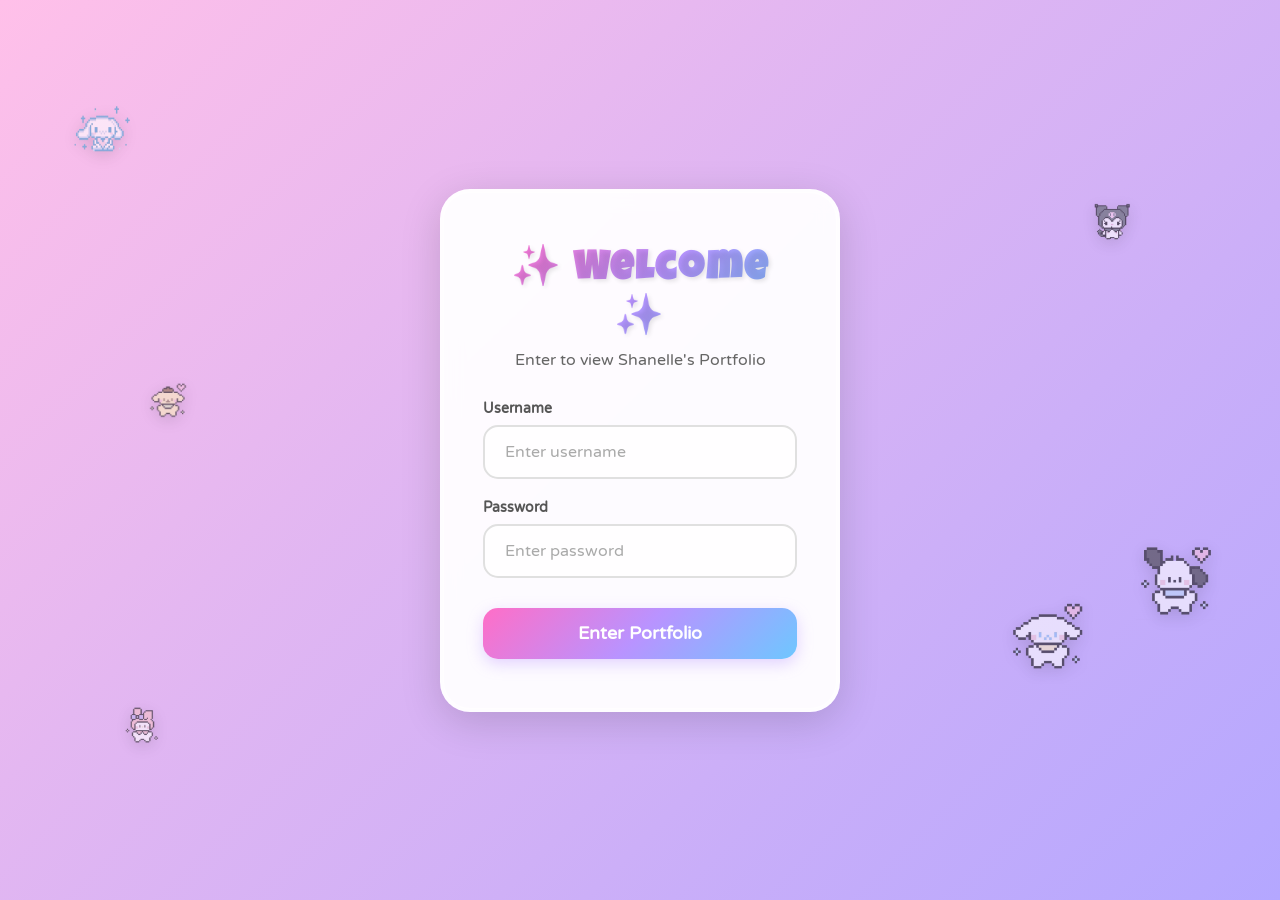
==== commit 85f1201e: "login" ====
--- a/index.html
+++ b/index.html
@@ -17,6 +17,12 @@
     <link rel="preconnect" href="https://fonts.googleapis.com">
     <link rel="preconnect" href="https://fonts.gstatic.com" crossorigin>
     <link href="https://fonts.googleapis.com/css2?family=Luckiest+Guy&family=Varela+Round&family=Baloo+2:wght@400;700&display=swap" rel="stylesheet">
+    <script>
+        // Check if user is logged in
+        if (sessionStorage.getItem('isLoggedIn') !== 'true') {
+            window.location.href = 'login.html';
+        }
+    </script>
 </head>
 <body>
     <a class="skip-link" href="#about">Skip to content</a>
@@ -195,7 +201,7 @@
                         <a href="#poem1" class="poem-card-link">
                             <div class="poem-header">
                                 <span class="poem-icon">🌧️</span>
-                                <h3 class="poem-title">Love and Grief</h3>
+                                <h3 class="poem-title">Draft 1: Love and Grief</h3>
                                 <span class="poem-category love loss">Love & Loss</span>
                             </div>
                             <div class="poem-preview">
@@ -212,7 +218,7 @@
                         <a href="#poem2" class="poem-card-link">
                             <div class="poem-header">
                                 <span class="poem-icon">🕊️</span>
-                                <h3 class="poem-title">To Gracey</h3>
+                                <h3 class="poem-title">Draft 2: To Gracey</h3>
                                 <span class="poem-category love loss">Love & Loss</span>
                             </div>
                             <div class="poem-preview">
@@ -229,7 +235,7 @@
                         <a href="#poem3" class="poem-card-link">
                             <div class="poem-header">
                                 <span class="poem-icon">✉️</span>
-                                <h3 class="poem-title">Last Letter to your Lover</h3>
+                                <h3 class="poem-title">Draft 3: Last Letter to your Lover</h3>
                                 <span class="poem-category love">Love</span>
                             </div>
                             <div class="poem-preview">
@@ -246,7 +252,7 @@
                         <a href="#poem4" class="poem-card-link">
                             <div class="poem-header">
                                 <span class="poem-icon">🎵</span>
-                                <h3 class="poem-title">Music Box</h3>
+                                <h3 class="poem-title">Draft 4: Music Box</h3>
                                 <span class="poem-category dreams">Dreams</span>
                             </div>
                             <div class="poem-preview">
@@ -257,11 +263,181 @@
                             </div>
                         </a>
                     </div>
+
+                    <!-- poem 5 - The Almosts -->
+                    <div class="poem-card">
+                        <a href="#poem5" class="poem-card-link">
+                            <div class="poem-header">
+                                <span class="poem-icon">🔥</span>
+                                <h3 class="poem-title">Draft 5: The Almosts</h3>
+                                <span class="poem-category nostalgia">Nostalgia</span>
+                            </div>
+                            <div class="poem-preview">
+                                <p>"You're staring again..."</p>
+                            </div>
+                            <div class="poem-overlay">
+                                <span class="overlay-text">✨ Read ✨</span>
+                            </div>
+                        </a>
+                    </div>
+
+                    <!-- poem 6 - Violence Unstitched -->
+                    <div class="poem-card">
+                        <a href="#poem6" class="poem-card-link">
+                            <div class="poem-header">
+                                <span class="poem-icon">⚡</span>
+                                <h3 class="poem-title">Draft 6: Violence Unstitched</h3>
+                                <span class="poem-category whimsy">Reflection</span>
+                            </div>
+                            <div class="poem-preview">
+                                <p>"Sometimes, I fear I will become what I hate..."</p>
+                            </div>
+                            <div class="poem-overlay">
+                                <span class="overlay-text">✨ Read ✨</span>
+                            </div>
+                        </a>
+                    </div>
+
+                    <!-- poem 7 - Speak Now -->
+                    <div class="poem-card">
+                        <a href="#poem7" class="poem-card-link">
+                            <div class="poem-header">
+                                <span class="poem-icon">💍</span>
+                                <h3 class="poem-title">Speak Now or Forever Hold Your Peace</h3>
+                                <span class="poem-category love loss">Love & Loss</span>
+                            </div>
+                            <div class="poem-preview">
+                                <p>"Let me miss him now, in the rawness of midnight..."</p>
+                            </div>
+                            <div class="poem-overlay">
+                                <span class="overlay-text">✨ Read ✨</span>
+                            </div>
+                        </a>
+                    </div>
+
+                    <!-- poem 8 - Stay, Even in Decay -->
+                    <div class="poem-card">
+                        <a href="#poem8" class="poem-card-link">
+                            <div class="poem-header">
+                                <span class="poem-icon">🥀</span>
+                                <h3 class="poem-title">Draft 8: Stay, Even in Decay</h3>
+                                <span class="poem-category love loss">Love & Loss</span>
+                            </div>
+                            <div class="poem-preview">
+                                <p>"You don't even know how to leave..."</p>
+                            </div>
+                            <div class="poem-overlay">
+                                <span class="overlay-text">✨ Read ✨</span>
+                            </div>
+                        </a>
+                    </div>
+
+                    <!-- poem 9 - A Eulogy for the Living -->
+                    <div class="poem-card">
+                        <a href="#poem9" class="poem-card-link">
+                            <div class="poem-header">
+                                <span class="poem-icon">🕊️</span>
+                                <h3 class="poem-title">Draft 9: A Eulogy for the Living</h3>
+                                <span class="poem-category nostalgia">Nostalgia</span>
+                            </div>
+                            <div class="poem-preview">
+                                <p>"You're growing up so fast..."</p>
+                            </div>
+                            <div class="poem-overlay">
+                                <span class="overlay-text">✨ Read ✨</span>
+                            </div>
+                        </a>
+                    </div>
+
+                    <!-- poem 10 - Soda Theory -->
+                    <div class="poem-card">
+                        <a href="#poem10" class="poem-card-link">
+                            <div class="poem-header">
+                                <span class="poem-icon">🥤</span>
+                                <h3 class="poem-title">Draft 10: Soda Theory</h3>
+                                <span class="poem-category love">Love</span>
+                            </div>
+                            <div class="poem-preview">
+                                <p>"I thought you'd hate it if I drank your Soda..."</p>
+                            </div>
+                            <div class="poem-overlay">
+                                <span class="overlay-text">✨ Read ✨</span>
+                            </div>
+                        </a>
+                    </div>
+
+                    <!-- poem 11 - A Conversation -->
+                    <div class="poem-card">
+                        <a href="#poem11" class="poem-card-link">
+                            <div class="poem-header">
+                                <span class="poem-icon">🔄</span>
+                                <h3 class="poem-title">Draft 11: A Conversation</h3>
+                                <span class="poem-category whimsy">Reflection</span>
+                            </div>
+                            <div class="poem-preview">
+                                <p>"It's March again..."</p>
+                            </div>
+                            <div class="poem-overlay">
+                                <span class="overlay-text">✨ Read ✨</span>
+                            </div>
+                        </a>
+                    </div>
+
+                    <!-- poem 12 - Self Sabotage -->
+                    <div class="poem-card">
+                        <a href="#poem12" class="poem-card-link">
+                            <div class="poem-header">
+                                <span class="poem-icon">🧺</span>
+                                <h3 class="poem-title">Self Sabotage</h3>
+                                <span class="poem-category whimsy">Reflection</span>
+                            </div>
+                            <div class="poem-preview">
+                                <p>"All the whites came out clean except one..."</p>
+                            </div>
+                            <div class="poem-overlay">
+                                <span class="overlay-text">✨ Read ✨</span>
+                            </div>
+                        </a>
+                    </div>
+
+                    <!-- poem 13 - Me Before You -->
+                    <div class="poem-card">
+                        <a href="#poem13" class="poem-card-link">
+                            <div class="poem-header">
+                                <span class="poem-icon">💔</span>
+                                <h3 class="poem-title">Draft 13: Me Before You</h3>
+                                <span class="poem-category love">Love</span>
+                            </div>
+                            <div class="poem-preview">
+                                <p>"You forgave me for things I would've set fire to you for..."</p>
+                            </div>
+                            <div class="poem-overlay">
+                                <span class="overlay-text">✨ Read ✨</span>
+                            </div>
+                        </a>
+                    </div>
+
+                    <!-- poem 14 - Survivor's Guilt -->
+                    <div class="poem-card">
+                        <a href="#poem14" class="poem-card-link">
+                            <div class="poem-header">
+                                <span class="poem-icon">⛓️</span>
+                                <h3 class="poem-title">Draft 15: Survivor's Guilt</h3>
+                                <span class="poem-category whimsy">Reflection</span>
+                            </div>
+                            <div class="poem-preview">
+                                <p>"I bite down on joy until my lips bleed..."</p>
+                            </div>
+                            <div class="poem-overlay">
+                                <span class="overlay-text">✨ Read ✨</span>
+                            </div>
+                        </a>
+                    </div>
                 </div>
 
                 <div class="poems-footer">
                     <div class="footer-badge">
-                        <span>✨ 4 of 15 poems • More coming soon! ✨</span>
+                        <span>✨ 14 poems • Collection Complete! ✨</span>
                     </div>
                 </div>
             </section>
@@ -443,7 +619,7 @@
             <a href="#poems" class="lightbox-close">✕</a>
             <div class="poem-lightbox-header">
                 <span class="poem-icon">🌧️</span>
-                <h3 class="poem-title">Love and Grief</h3>
+                <h3 class="poem-title">Draft 1: Love and Grief</h3>
             </div>
             <div class="poem-lightbox-body">
                 <p>November.<br>
@@ -591,7 +767,7 @@
             <a href="#poems" class="lightbox-close">✕</a>
             <div class="poem-lightbox-header">
                 <span class="poem-icon">🕊️</span>
-                <h3 class="poem-title">To Gracey</h3>
+                <h3 class="poem-title">Draft 2: To Gracey</h3>
             </div>
             <div class="poem-lightbox-body">
                 <p>This house is too quiet.</p>
@@ -688,7 +864,7 @@
             <a href="#poems" class="lightbox-close">✕</a>
             <div class="poem-lightbox-header">
                 <span class="poem-icon">✉️</span>
-                <h3 class="poem-title">Last Letter to your Lover</h3>
+                <h3 class="poem-title">Draft 3: Last Letter to your Lover</h3>
             </div>
             <div class="poem-lightbox-body">
                 <p>I write to you one last time.</p>
@@ -769,7 +945,7 @@
             <a href="#poems" class="lightbox-close">✕</a>
             <div class="poem-lightbox-header">
                 <span class="poem-icon">🎵</span>
-                <h3 class="poem-title">Music Box</h3>
+                <h3 class="poem-title">Draft 4: Music Box</h3>
             </div>
             <div class="poem-lightbox-body">
                 <p>The world spins in slow, deliberate turns.</p>
@@ -828,6 +1004,565 @@
                 than a song left unfinished,<br>
                 a figure spinning in the dark,<br>
                 waiting for the music to start again?</p>
+            </div>
+        </div>
+    </div>
+
+    <div id="poem5" class="lightbox poem-lightbox">
+        <div class="lightbox-content poem-lightbox-content">
+            <a href="#poems" class="lightbox-close">✕</a>
+            <div class="poem-lightbox-header">
+                <span class="poem-icon">🔥</span>
+                <h3 class="poem-title">Draft 5: The Almosts</h3>
+            </div>
+            <div class="poem-lightbox-body">
+                <p>"You're staring again."</p>
+
+                <p>"You always notice."</p>
+
+                <p>"Because I always look for you."</p>
+
+                <p>The words slip between us like smoke, curling at the edges, dissipating before they can settle. A breath apart, a universe between. We've always been like this—threading the needle between wanting and leaving, holding and letting go. A battle we never win.</p>
+
+                <p>"People like us don't end up together," he murmurs, his fingers ghosting the rim of his glass, as if drawing circles around something inevitable.</p>
+
+                <p>"People like us?"</p>
+
+                <p>"The almosts." His gaze meets mine, heavy, unreadable. "The ones who step too close to the fire but never burn."</p>
+
+                <p>The weight of it sits between us, thick and unrelenting. The city hums outside, but in this space, it is only us—us and the ache that never settles, only lingers.</p>
+
+                <p>"And what do we do then?" I ask, voice quieter now.</p>
+
+                <p>He tilts his head, watching me as if memorising the shape of my hesitation. "We pretend."</p>
+
+                <p>"And if I stop pretending?"</p>
+
+                <p>A pause. His breath catches, a flicker of something breaking through the cracks. A hand twitches, almost reaching, almost crossing that fragile line.</p>
+
+                <p>He exhales, slow, measured, as if weighing the weight of his own words before letting them go. "Then we unravel."</p>
+
+                <p>A pause—thick, suffocating. He looks at me like he already knows what I'll say, like he's read it in the silence between us, in the spaces where words should've been. And then, I lean back, just slightly, just enough to let the distance settle again.</p>
+
+                <p>"Then let us be ruins." I tilt my head, the corners of my lips curving—something between a smile and surrender.</p>
+
+                <p>And in the quiet that follows, I wonder if this is what heartbreak feels like—<br>
+                not a sharp, sudden thing, but a slow unraveling,<br>
+                a war never fought,<br>
+                a love never given the chance to lose.</p>
+            </div>
+        </div>
+    </div>
+
+    <div id="poem6" class="lightbox poem-lightbox">
+        <div class="lightbox-content poem-lightbox-content">
+            <a href="#poems" class="lightbox-close">✕</a>
+            <div class="poem-lightbox-header">
+                <span class="poem-icon">⚡</span>
+                <h3 class="poem-title">Draft 6: Violence Unstitched</h3>
+            </div>
+            <div class="poem-lightbox-body">
+                <p>Sometimes, I fear I will become what I hate.<br>
+                That his voice will slip into mine,<br>
+                sharp and heavy, cutting without a blade.<br>
+                That my hands will learn the language of fists,<br>
+                speaking in violence and my words twist.</p>
+
+                <p>I have spent my life watching him—<br>
+                studying every storm, every slammed door,<br>
+                every silence that followed like an aftershock.</p>
+
+                <p>I grew up watching love leave bruises.<br>
+                Not always on skin, but in the way my mother's hands shook when she reached for the salt at dinner.<br>
+                In the way she spoke—measured, careful, rehearsed.<br>
+                I learned that love meant walking on eggshells,<br>
+                that devotion looked a lot like endurance.</p>
+
+                <p>I swore I'd be different.<br>
+                I swore I'd unlearn the rage stitched into my name.</p>
+
+                <p>But what if it's in my blood?<br>
+                What if anger is the only inheritance he left me?<br>
+                What if love, to me, will always feel like a battlefield,<br>
+                where quiet feels like a warning and kindness feels like a lie?</p>
+
+                <p>I do not want to be him.<br>
+                I do not want to love like a clenched jaw,<br>
+                like a hand gripping too tight,<br>
+                like something that leaves bruises even when it swears it didn't mean to.</p>
+
+                <p>I want love to feel like open arms,<br>
+                like quiet that doesn't threaten to break,<br>
+                like warmth that doesn't burn.</p>
+
+                <p>But I don't know what to do with it.</p>
+
+                <p>A voice without anger sounds empty.<br>
+                A touch without force feels insincere.<br>
+                A love without chaos feels unreal.</p>
+
+                <p>I try to tell myself that love shouldn't hurt,<br>
+                but if it doesn't leave a scar, did it ever really touch me?</p>
+            </div>
+        </div>
+    </div>
+
+    <div id="poem7" class="lightbox poem-lightbox">
+        <div class="lightbox-content poem-lightbox-content">
+            <a href="#poems" class="lightbox-close">✕</a>
+            <div class="poem-lightbox-header">
+                <span class="poem-icon">💍</span>
+                <h3 class="poem-title">Draft 7: Speak Now or Forever Hold Your Peace</h3>
+            </div>
+            <div class="poem-lightbox-body">
+                <p>Let me miss him now, in the rawness of midnight,<br>
+                when the air is thick with ghosts and my heart still aches sweetly.<br>
+                Let me miss him with reckless abandon,<br>
+                in the songs that gut me,<br>
+                in the spaces where his laughter used to echo.<br>
+                Let me tear myself apart for him now, if I must—<br>
+                but God, don't let me miss him in a wedding dress.</p>
+
+                <p>Not when the veil is drawn and my hands are<br>
+                wrapped around another's,<br>
+                when love should taste like forever but feels like a requiem.<br>
+                Not when I stand before another man who loves me right,<br>
+                who gives me everything except the fire i once burned for.</p>
+
+                <p>Don't let me look in the congregation of a thousand,<br>
+                searching for a face that should not be in there,<br>
+                don't let my gaze flicker, desperate and wanting.<br>
+                Don't let me wonder if he ever thought of me,<br>
+                if he ever ran, breathless, through the streets to stop me—<br>
+                only twenty-five minutes too late.</p>
+
+                <p>Don't let my vows tremble with regret.<br>
+                Don't let his name be the ghost beneath my breath.</p>
+
+                <p>Let me burn for him now, so I do not smoulder in silk and lace.<br>
+                Let me grieve him now, so I do not weep at the altar.<br>
+                Let me love him now</p>
+            </div>
+        </div>
+    </div>
+
+    <div id="poem8" class="lightbox poem-lightbox">
+        <div class="lightbox-content poem-lightbox-content">
+            <a href="#poems" class="lightbox-close">✕</a>
+            <div class="poem-lightbox-header">
+                <span class="poem-icon">🥀</span>
+                <h3 class="poem-title">Draft 8: Stay, Even in Decay</h3>
+            </div>
+            <div class="poem-lightbox-body">
+                <p>You don't even know how to leave.<br>
+                You slipped out the door but forgot your breath on my window.<br>
+                Your voice still bruises the walls.<br>
+                Your absence lingers like secondhand smoke—<br>
+                caught in my throat,<br>
+                burning like a cigarette, just never enough to kill me.</p>
+
+                <p>You left yourself to me.<br>
+                In fingerprints on cold cups,<br>
+                in the bedsheets you folded wrong,<br>
+                in that one sock I keep finding in places it doesn't belong.<br>
+                Infact you didn't leave.<br>
+                You bled.<br>
+                All over my hands.<br>
+                All over my mouth.<br>
+                I still taste you in the prayers i say.</p>
+
+                <p>And maybe you never meant to stay,<br>
+                but your ghost made a home in the pit of my stomach,<br>
+                nestled between the ache.</p>
+
+                <p>And i think<br>
+                You'll make the prettiest flowers<br>
+                when your body rots into the earth.<br>
+                When i plant you with bare hands.<br>
+                Nails digging past bone and memory,<br>
+                watering you with the ache you left in my teeth—<br>
+                where I bit down words like<br>
+                please<br>
+                stay</p>
+
+                <p>Maybe you'll bloom into something beautiful.<br>
+                Maybe I'll clip your petals and press them in a book,<br>
+                But the words I wrote around you grew damp-<br>
+                mold creeping over the margins<br>
+                because the flowers never fully dried.<br>
+                You still weep between the pages.<br>
+                You rot slowly, lovingly,<br>
+                between everything I tried to preserve.</p>
+
+                <p>You're the rot and the bloom.<br>
+                You're the seed and my sickness.</p>
+
+                <p>Maybe I'll keep you there.<br>
+                Where even dead feel alive.<br>
+                In pages people dare not look.</p>
+            </div>
+        </div>
+    </div>
+
+    <div id="poem9" class="lightbox poem-lightbox">
+        <div class="lightbox-content poem-lightbox-content">
+            <a href="#poems" class="lightbox-close">✕</a>
+            <div class="poem-lightbox-header">
+                <span class="poem-icon">🕊️</span>
+                <h3 class="poem-title">Draft 9: A Eulogy for the Living</h3>
+            </div>
+            <div class="poem-lightbox-body">
+                <p>"You're growing up so fast,"<br>
+                they say, again—<br>
+                soft, like a passing breeze<br>
+                meant not to stay,<br>
+                but to stir something inside me.</p>
+
+                <p>I laugh<br>
+                because they do,<br>
+                because that's what we do<br>
+                when we don't know<br>
+                how to say goodbye<br>
+                in advance.</p>
+
+                <p>But tonight,<br>
+                it echoes longer.</p>
+
+                <p>"Do you mean it?" I ask.</p>
+
+                <p>They don't answer right away.<br>
+                Just glance at each other,<br>
+                a silent agreement folded<br>
+                into the wrinkles around their eyes.</p>
+
+                <p>"You were just this tall,"<br>
+                Dad gestures with his hand.<br>
+                "And now—"<br>
+                he doesn't finish.</p>
+
+                <p>Mom touches my hair like it's slipping away.<br>
+                "We're watching you bloom," she says,<br>
+                but her voice holds the tremble<br>
+                of petals falling.</p>
+
+                <p>"Are you scared?" I whisper.</p>
+
+                <p>"Not of leaving," she says.<br>
+                "Only of not being there<br>
+                when you need someone to stay."</p>
+
+                <p>Dad exhales,<br>
+                and I swear<br>
+                the whole room sinks with it.</p>
+
+                <p>"We won't be in all your stories,"<br>
+                he says,<br>
+                "but we'll be the beginning<br>
+                of every one."</p>
+
+                <p>I want to scream,<br>
+                I want time to stop,<br>
+                I want this joke to go back to being a joke.<br>
+                But I only nod,<br>
+                because I don't know how to hold<br>
+                something I know I will lose.</p>
+
+                <p>"You're growing up so fast,"<br>
+                they say again,<br>
+                and this time<br>
+                I hear it for what it is—</p>
+
+                <p>not pride,<br>
+                but preparation.<br>
+                Not a joke,<br>
+                but a farewell<br>
+                waiting its turn.</p>
+
+                <p>And I don't know how to stop<br>
+                the ache that sits in the room after that.<br>
+                So I reach for their hands—<br>
+                warm, worn,<br>
+                so painfully alive.</p>
+
+                <p>Something inside me starts writing<br>
+                a eulogy<br>
+                for a moment<br>
+                that hasn't ended yet.</p>
+            </div>
+        </div>
+    </div>
+
+    <div id="poem10" class="lightbox poem-lightbox">
+        <div class="lightbox-content poem-lightbox-content">
+            <a href="#poems" class="lightbox-close">✕</a>
+            <div class="poem-lightbox-header">
+                <span class="poem-icon">🥤</span>
+                <h3 class="poem-title">Draft 10: Soda Theory</h3>
+            </div>
+            <div class="poem-lightbox-body">
+                <p>"I thought you'd hate it if I drank your Soda,"<br>
+                you said.<br>
+                And I laughed,<br>
+                because I thought you hated me cause you didn't drink it.</p>
+
+                <p>And I,<br>
+                thinking your silence meant distance,<br>
+                let the fizz go flat in my throat<br>
+                before I ever learned<br>
+                you were only being gentle<br>
+                in the way I never asked for.</p>
+
+                <p>I held out the bottle,<br>
+                I watched you hesitate,<br>
+                the same boy who never stops talking, quiet now<br>
+                you looked at it<br>
+                like it meant something more—<br>
+                and maybe it did.<br>
+                Maybe it was a truce.<br>
+                Maybe it was a test.</p>
+
+                <p>And maybe we both failed.</p>
+
+                <p>You remembered I don't like sharing.<br>
+                I remembered every time I wished you'd forget.</p>
+
+                <p>I wonder how many more things we'll misunderstand<br>
+                in the name of love.<br>
+                How strange it is—<br>
+                that love sometimes sounds like<br>
+                "I didn't drink it because I thought of you,"<br>
+                and still feels like<br>
+                "I didn't drink it because I didn't want you."</p>
+
+                <p>We speak in hesitations,<br>
+                and hear in heartbreaks.</p>
+
+                <p>You didn't drink it anyway.<br>
+                And that was your way of saying you care.</p>
+
+                <p>But I only tasted the silence.</p>
+
+                <p>But maybe next time,<br>
+                when I pass you the bottle,<br>
+                you'll drink<br>
+                not to quench thirst—<br>
+                but to tell me you're still here.</p>
+
+                <p>And maybe next time,<br>
+                I'll understand what you meant all along.<br>
+                That you loved me all along.</p>
+
+                <p><em>(p.s. As i love you too)</em></p>
+            </div>
+        </div>
+    </div>
+
+    <div id="poem11" class="lightbox poem-lightbox">
+        <div class="lightbox-content poem-lightbox-content">
+            <a href="#poems" class="lightbox-close">✕</a>
+            <div class="poem-lightbox-header">
+                <span class="poem-icon">🔄</span>
+                <h3 class="poem-title">Draft 11: A Conversation</h3>
+            </div>
+            <div class="poem-lightbox-body">
+                <p>It's March again.<br>
+                And I'm laughing at the same jokes, just in a different body.<br>
+                He says things we said two years ago,<br>
+                only this time, I'm the one holding the cigarette like a promise I won't keep.<br>
+                Counting the cracks in the pavement like regrets i'm starting to feel.</p>
+
+                <p>I told you—<br>
+                love always echoes before it fades.<br>
+                You just never listened to how loud your silence was.</p>
+
+                <p>He talks about how he wants to be a better father than the one he got.<br>
+                Same words, same tremble in the voice.<br>
+                Only now it's me nodding, saying things I don't believe in anymore.</p>
+
+                <p>He looks at me with eyes that plead for a future.<br>
+                Do you remember?<br>
+                That used to be me.<br>
+                I was so soft, I bled at every edge.</p>
+
+                <p>And now?<br>
+                Now you're the one holding the knife by the blade.<br>
+                Now you're me.<br>
+                And he's you.<br>
+                Is it easier to shatter someone when you already know how the pieces fall?</p>
+
+                <p>I don't mean to.<br>
+                God, I don't.<br>
+                But everything he says pulls a memory from my throat.<br>
+                And I think I'm wearing your skin.<br>
+                I look in the mirror and see myself stalling the way you did.<br>
+                I know how it ends.<br>
+                And I know he won't survive it like I did.</p>
+
+                <p>So you're me now.<br>
+                And he's the you I held onto until my fingers turned blue.<br>
+                Do you finally understand what I was trying to hold together?</p>
+
+                <p>You're haunted now.<br>
+                Welcome.<br>
+                Did you think ghosts were just stories or soft whispers in dreams?<br>
+                No—<br>
+                they wear your face when you're about to break someone the way we broke each other.</p>
+
+                <p>And it's terrifying.<br>
+                Because I like him..<br>
+                He holds my hand like I held yours—<br>
+                hopeful.<br>
+                He smiles like I used to—<br>
+                History doesn't repeat—it performs.<br>
+                And I'm the actor reading lines from a script I pretended not to write.</p>
+
+                <p>If you knew how it ends, why open the curtain again?</p>
+
+                <p>Because hope is the cruelest kind of nostalgia.<br>
+                Because maybe if I play your part right,<br>
+                he won't have to become me.</p>
+
+                <p>So you stay?</p>
+
+                <p>I think I just wanted to be forgiven without being punished.<br>
+                But time—<br>
+                time remembers.<br>
+                And this time, I'm the lesson.</p>
+            </div>
+        </div>
+    </div>
+
+    <div id="poem12" class="lightbox poem-lightbox">
+        <div class="lightbox-content poem-lightbox-content">
+            <a href="#poems" class="lightbox-close">✕</a>
+            <div class="poem-lightbox-header">
+                <span class="poem-icon">🧺</span>
+                <h3 class="poem-title">Draft 12: Self Sabotage</h3>
+            </div>
+            <div class="poem-lightbox-body">
+                <p>all the whites came out clean except one—<br>
+                my favourite one.<br>
+                white, black rims,<br>
+                a bow stitched dead-center like a target.</p>
+
+                <p>no red cloth. no mistake.<br>
+                just itself,<br>
+                bleeding into itself.</p>
+
+                <p>the black rims turned the water pink—<br>
+                a quiet kind of violence.<br>
+                self-made.<br>
+                unprovoked.</p>
+
+                <p>I stood there, holding it,<br>
+                the way you hold news you can't return.</p>
+
+                <p>and i tried to fix it.<br>
+                i scrubbed, rinsed,<br>
+                begged the fibers to forget.</p>
+
+                <p>this time,<br>
+                the stains let go.</p>
+
+                <p>but next time—<br>
+                what then?</p>
+
+                <p>should i wash it alone,<br>
+                cold water, inside out,<br>
+                like loving something you know might hurt itself again?</p>
+
+                <p>should i guard it from its own edges?<br>
+                as if care could outwit what's stitched into the seams?</p>
+
+                <p>it still fits.<br>
+                but i wear it less.</p>
+            </div>
+        </div>
+    </div>
+
+    <div id="poem13" class="lightbox poem-lightbox">
+        <div class="lightbox-content poem-lightbox-content">
+            <a href="#poems" class="lightbox-close">✕</a>
+            <div class="poem-lightbox-header">
+                <span class="poem-icon">💔</span>
+                <h3 class="poem-title">Draft 13: Me Before You</h3>
+            </div>
+            <div class="poem-lightbox-body">
+                <p>you forgave me for things i would've set fire to you for.<br>
+                that's not grace, that's desperation in a nice suit.</p>
+
+                <p>i trace the outlines of old sins and paint them on your chest<br>
+                just to see if you'll flinch—<br>
+                spoiler: you never do.</p>
+
+                <p>you keep saying i'm the best thing that's ever happened to you, while i stay up at night wondering if i'm even real in your hands<br>
+                or just some ghost wearing kindness like a mask.</p>
+
+                <p>you think i'm gentle—<br>
+                but i've been rehearsing your heartbreak since day one.<br>
+                picking at the thread, watching how far it unravels before you call it love again.</p>
+
+                <p>i want to want you the way you want me—<br>
+                but some nights, i still whisper someone else's name in the back of my head and hate myself less than i should for it.</p>
+
+                <p>i'm not whole in your arms.<br>
+                i just hold still long enough for you to believe i am and i let you.<br>
+                because you think my silence means safety<br>
+                when really, it's where i bury all the truths that would shatter you.</p>
+
+                <p>the sick part is—<br>
+                you make me feel safe too.<br>
+                safe enough to test just how far i can twist the knife before you bleed.</p>
+
+                <p>you think you're hard to love,<br>
+                but god—<br>
+                you made it so easy for me to take advantage of your grace.<br>
+                you gave it freely and i pocketed it like stolen sugar from someone else's table.</p>
+
+                <p>and when you asked, half-breaking,<br>
+                "will i always have you?"</p>
+
+                <p>i said yes.<br>
+                hesitantly. carefully.<br>
+                the same way i said it to someone else once—<br>
+                the same someone i still think about when you fall asleep, holding my hand like a lifeline that i never deserved.</p>
+            </div>
+        </div>
+    </div>
+
+    <div id="poem14" class="lightbox poem-lightbox">
+        <div class="lightbox-content poem-lightbox-content">
+            <a href="#poems" class="lightbox-close">✕</a>
+            <div class="poem-lightbox-header">
+                <span class="poem-icon">⛓️</span>
+                <h3 class="poem-title">Draft 15: Survivor's Guilt</h3>
+            </div>
+            <div class="poem-lightbox-body">
+                <p>I bite down on joy until my lips bleed,<br>
+                spit it out before you see me smiling.</p>
+
+                <p>Your grief is a house on fire,<br>
+                and I sit outside with clean clothes,<br>
+                guilty for not burning.</p>
+
+                <p>And I hate it.<br>
+                I hate the way my ease makes a mockery of your ache,<br>
+                the way my peace sounds louder when your silence is raw.</p>
+
+                <p>My comfort feels obscene beside you.<br>
+                Every smile is a crime scene,<br>
+                every breath a betrayal.</p>
+
+                <p>But secretly—<br>
+                I wonder if my love is useless,<br>
+                if my sacrifice is empty,<br>
+                if I am just another ghost haunting your suffering<br>
+                instead of leading you out.</p>
+
+                <p>Call it love—<br>
+                but it feels like suicide in installments,<br>
+                dying a little each day<br>
+                just to prove I will not abandon you.</p>
             </div>
         </div>
     </div>
@@ -841,7 +1576,18 @@
             <div class="footer-decoration">
                 <span>★</span><span>✿</span><span>♡</span><span>✿</span><span>★</span>
             </div>
+            <button id="logoutBtn" class="logout-button" title="Logout">
+                🚪 Logout
+            </button>
         </div>
     </footer>
+
+    <script>
+        // Logout functionality
+        document.getElementById('logoutBtn').addEventListener('click', function() {
+            sessionStorage.removeItem('isLoggedIn');
+            window.location.href = 'login.html';
+        });
+    </script>
 </body>
 </html>
--- a/style.css
+++ b/style.css
@@ -1917,6 +1917,30 @@
     margin-top: 10px;
 }
 
+.logout-button {
+    margin-top: 20px;
+    padding: 12px 30px;
+    background: linear-gradient(135deg, #FF1493, var(--pastel-pink));
+    color: var(--white);
+    border: 3px solid var(--white);
+    border-radius: 15px;
+    font-family: var(--font-body);
+    font-size: 1rem;
+    font-weight: bold;
+    cursor: pointer;
+    box-shadow: 0 6px 15px rgba(255, 20, 147, 0.3);
+    transition: all 0.3s ease;
+}
+
+.logout-button:hover {
+    transform: translateY(-3px);
+    box-shadow: 0 8px 20px rgba(255, 20, 147, 0.4);
+}
+
+.logout-button:active {
+    transform: translateY(-1px);
+}
+
 /* responsive stuff for different screen sizes */
 @media (max-width: 1200px) {
     .main-container {
